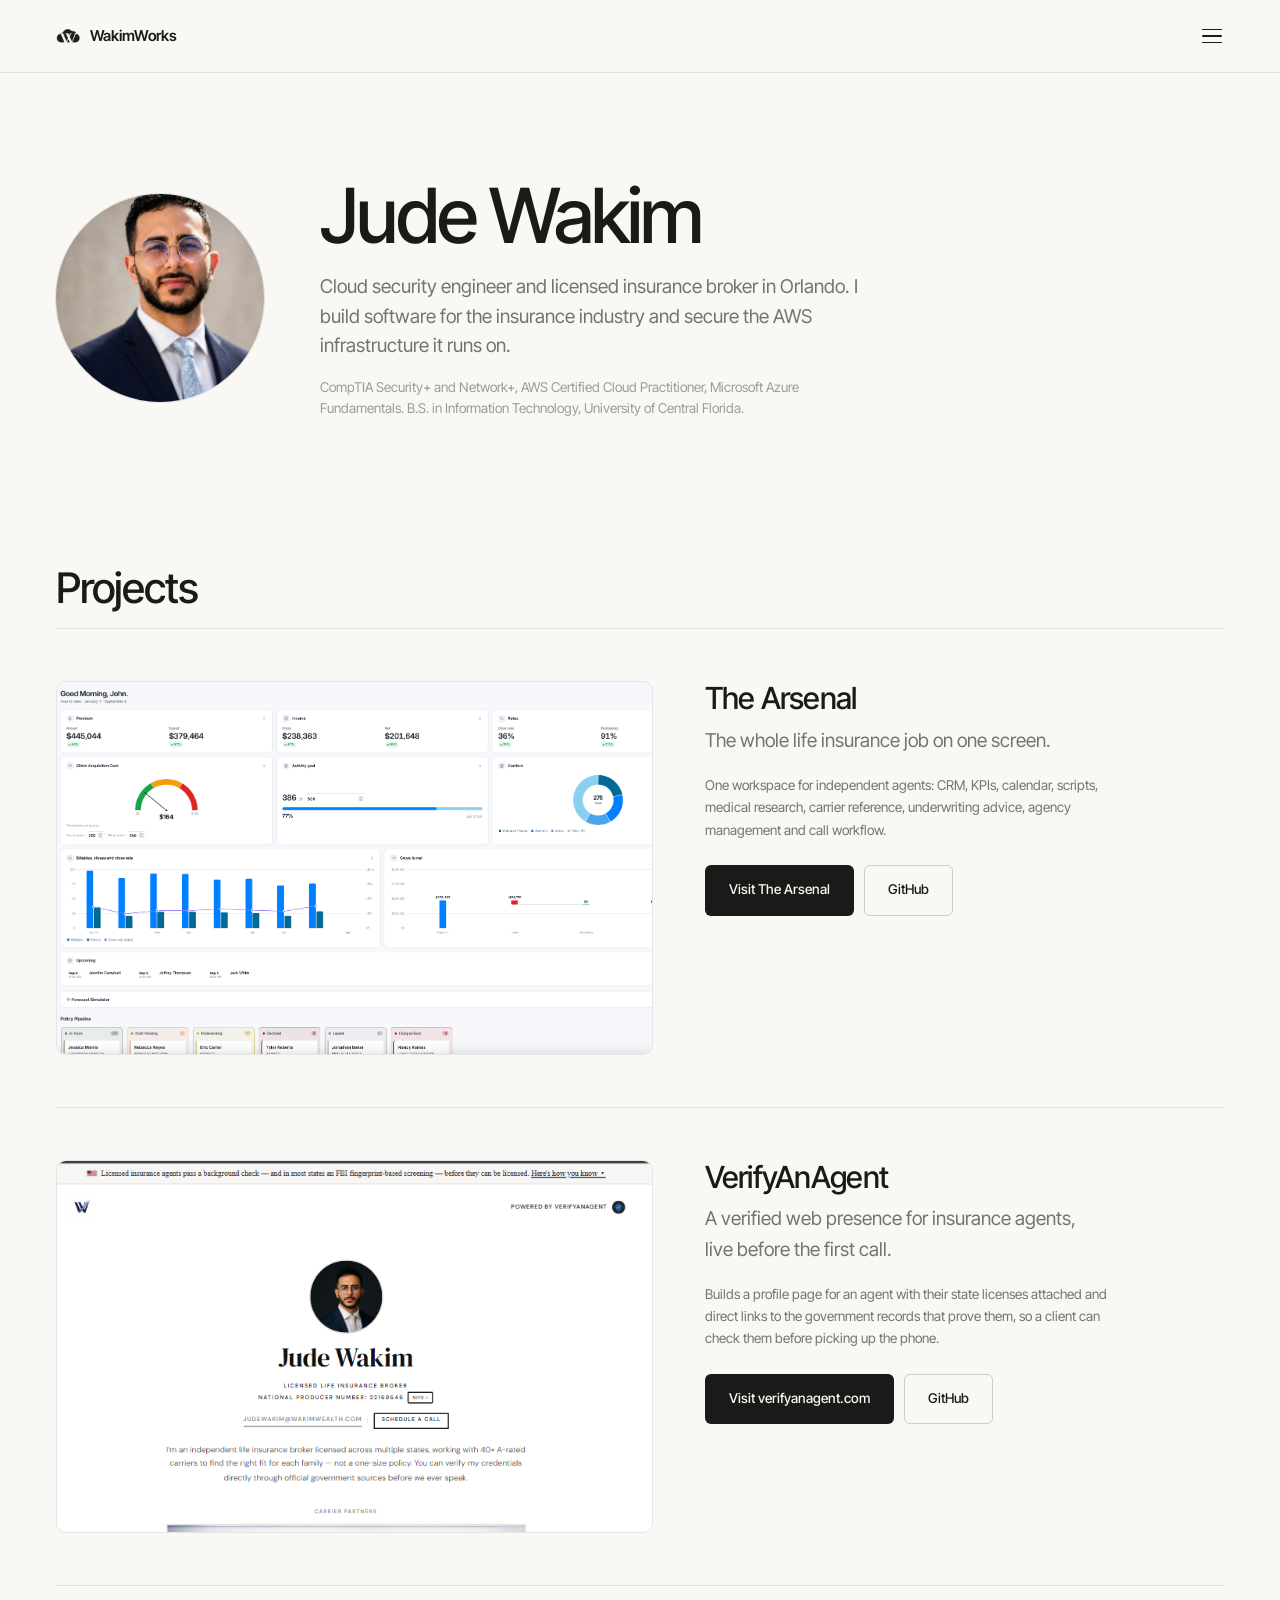
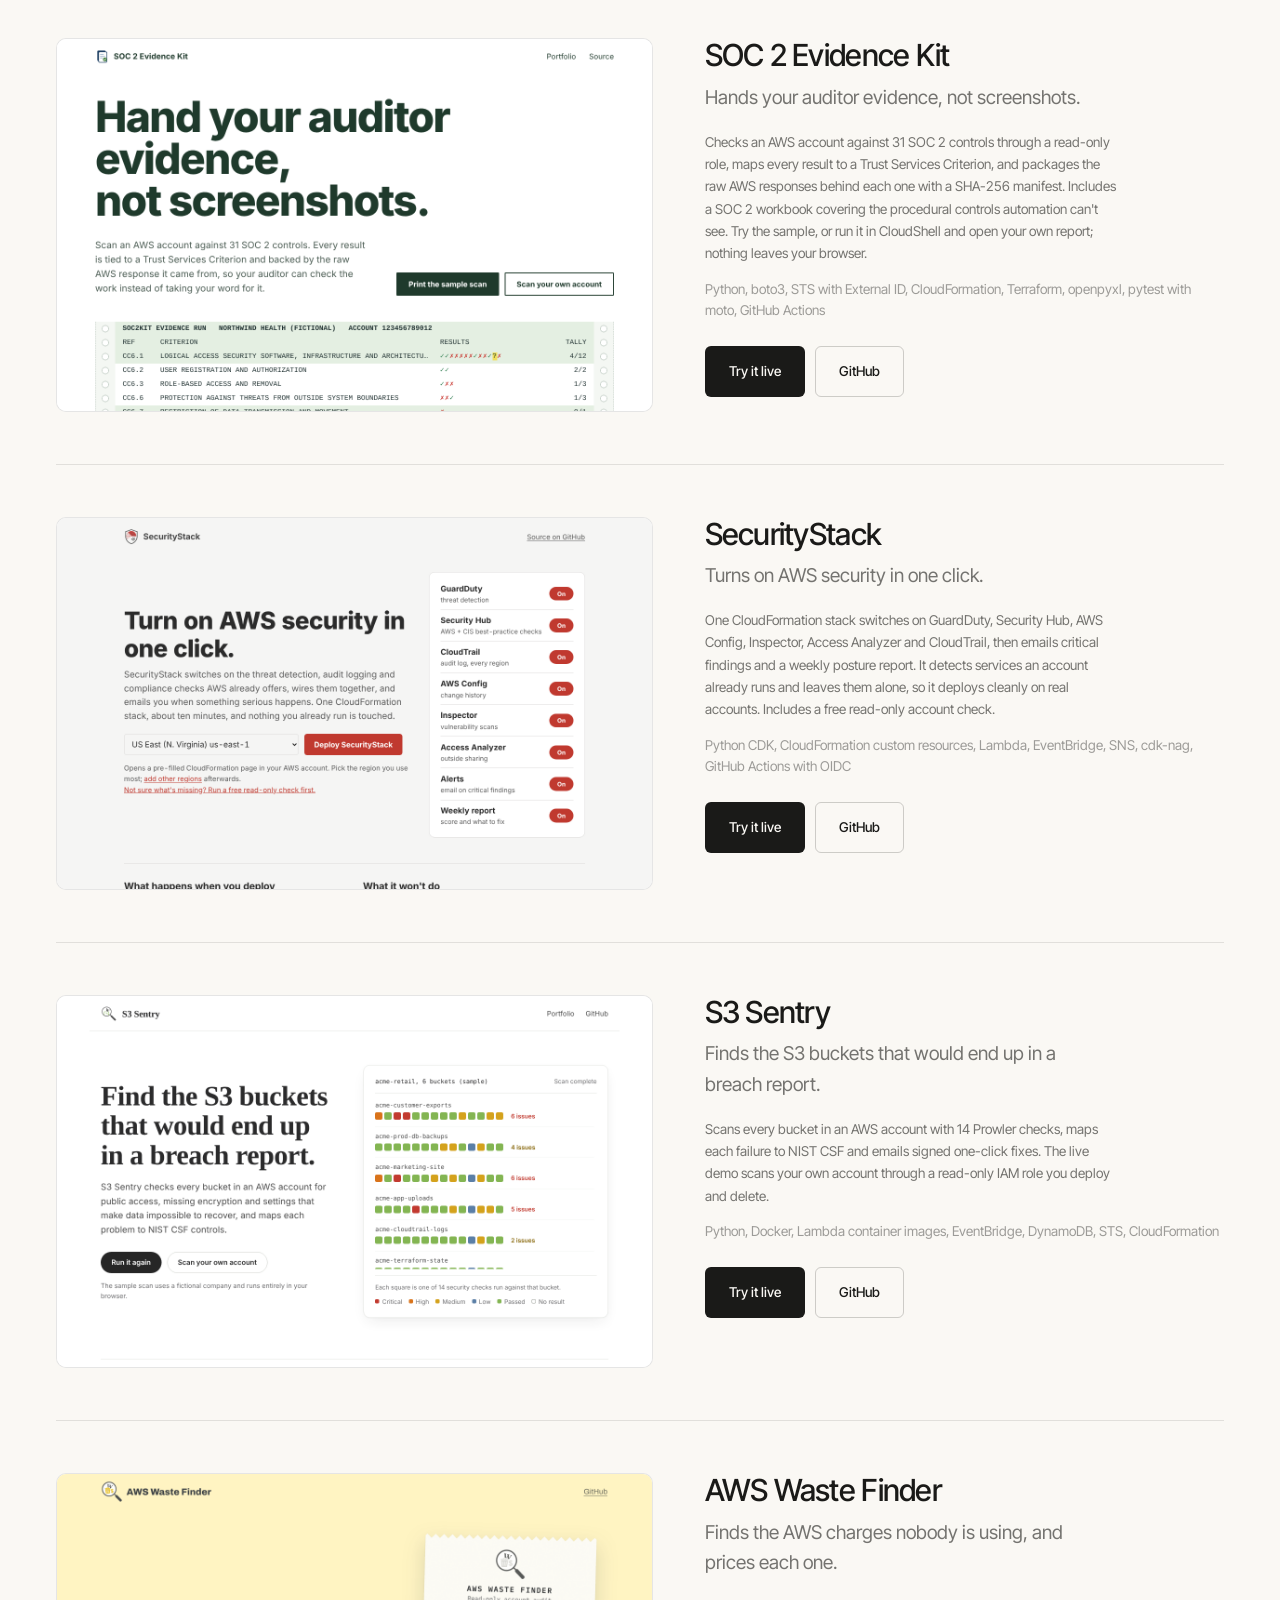
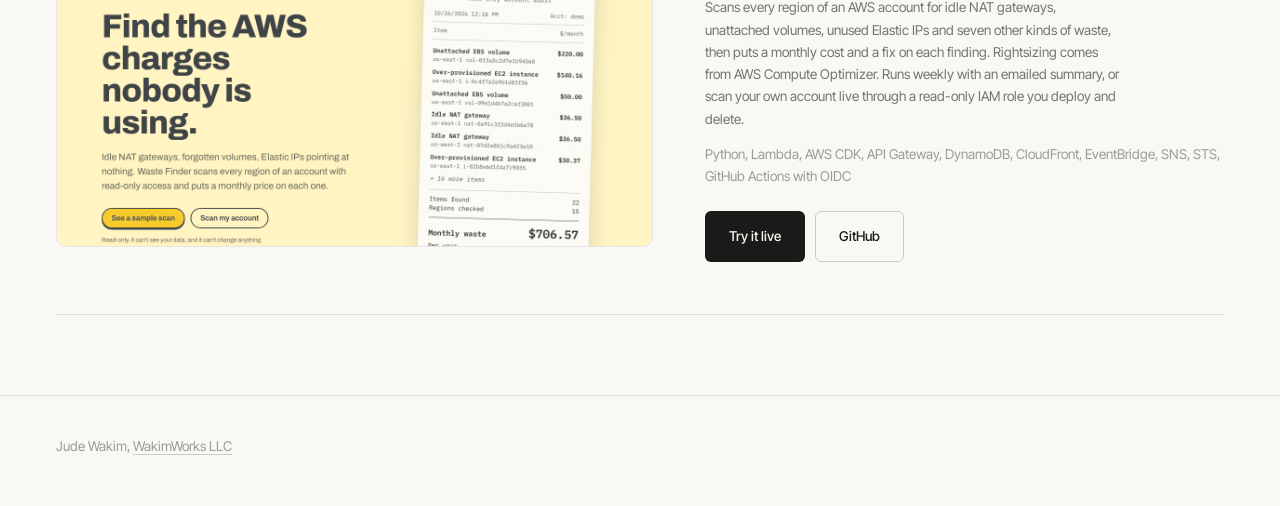
==== judewakim/index.html @ 85b1442c "Add SOC 2 Evidence Kit to the portfolio - Card between VerifyAnAgent and SecurityStack, linking the " ====
<!DOCTYPE html>
<html lang="en">
<head>
  <meta charset="UTF-8">
  <meta name="viewport" content="width=device-width, initial-scale=1.0">
  <title>Jude Wakim — Cloud security engineer</title>
  <meta name="description" content="Jude Wakim is a cloud security engineer and licensed insurance broker in Orlando. Projects, live demos and source code.">
  <meta name="theme-color" content="#FAF8F4">
  <link rel="canonical" href="https://wakimworks.com/judewakim/">

  <meta property="og:type" content="profile">
  <meta property="og:url" content="https://wakimworks.com/judewakim/">
  <meta property="og:title" content="Jude Wakim — Cloud security engineer">
  <meta property="og:description" content="Projects, live demos and source code.">
  <meta property="og:image" content="https://wakimworks.com/judewakim/img/jude-wakim.jpg">

  <link rel="icon" href="/favicon.ico" sizes="any">
  <link rel="icon" type="image/png" sizes="32x32" href="/favicon-32.png">
  <link rel="apple-touch-icon" href="/favicon-180.png">

  <link rel="preconnect" href="https://fonts.googleapis.com">
  <link rel="preconnect" href="https://fonts.gstatic.com" crossorigin>
  <link rel="stylesheet" href="https://fonts.googleapis.com/css2?family=Inter+Tight:wght@400;500;600&amp;display=swap">

  <!-- Shares the site's "Paper" tokens. Versioned filenames: the deploy never
       invalidates CloudFront, so bump the name on every change. -->
  <link rel="stylesheet" href="/styles.v5.css">
  <link rel="stylesheet" href="portfolio.v3.css">
  <script src="portfolio.v2.js" defer></script>
</head>
<body>

  <a class="skip-link" href="#main">Skip to content</a>

  <nav class="nav is-stuck pnav" aria-label="Primary">
    <div class="wrap nav__inner">
      <a class="nav__brand" href="/">
        <img src="/mark-ink-64.png" alt="" width="64" height="64" aria-hidden="true">
        <span>WakimWorks</span>
      </a>
      <button class="menu-btn" type="button" aria-expanded="false" aria-controls="menu" aria-label="Open menu">
        <span class="menu-btn__bars" aria-hidden="true"><i></i><i></i><i></i></span>
      </button>
    </div>
    <div class="menu" id="menu" hidden>
      <div class="wrap menu__inner">
        <div class="menu__group">
          <h2 class="menu__title">Resumes</h2>
          <ul class="menu__list">
            <li class="menu__resume">Cloud Engineer
              <span><a href="resumes/Jude-Wakim-Resume-Cloud-Engineer.pdf" target="_blank" rel="noopener">PDF</a>
              <a href="resumes/Jude-Wakim-Resume-Cloud-Engineer.docx" download>DOCX</a></span></li>
          </ul>
        </div>
        <div class="menu__group">
          <h2 class="menu__title">Contact</h2>
          <ul class="menu__list">
            <li><a href="mailto:judewakim@wakimworks.com">judewakim@wakimworks.com</a></li>
            <li><a href="https://www.linkedin.com/in/jude-wakim" target="_blank" rel="noopener">LinkedIn</a></li>
            <li><a href="https://github.com/Judewakim" target="_blank" rel="noopener">GitHub</a></li>
            <li><a href="https://medium.com/@judewakim" target="_blank" rel="noopener">Medium</a></li>
            <li><a href="https://dev.to/vvakim" target="_blank" rel="noopener">DEV</a></li>
          </ul>
        </div>
      </div>
    </div>
  </nav>

  <main id="main">

    <header class="profile wrap">
      <img class="profile__photo" src="img/jude-wakim.jpg" width="480" height="480" alt="Jude Wakim">
      <div>
        <h1 class="h1 profile__name">Jude Wakim</h1>
        <p class="lede profile__bio">
          Cloud security engineer and licensed insurance broker in Orlando. I build
          software for the insurance industry and secure the AWS infrastructure it
          runs on.
        </p>
        <p class="profile__creds">CompTIA Security+ and Network+, AWS Certified Cloud Practitioner, Microsoft Azure Fundamentals. B.S. in Information Technology, University of Central Florida.</p>
      </div>
    </header>

    <section class="section wrap" aria-labelledby="projects-title">
      <div class="section__head section__head--tight">
        <h2 class="h2 projects__title" id="projects-title">Projects</h2>
      </div>

      <article class="proj">
        <a class="proj__shot" href="https://main.dgalf4vmbgbwk.amplifyapp.com/landing/" target="_blank" rel="noopener" aria-hidden="true" tabindex="-1">
          <img src="/arsenal-tracker.png" width="1909" height="997" loading="lazy" alt="">
        </a>
        <div class="proj__body">
          <h3 class="proj__name">The Arsenal</h3>
          <p class="proj__claim">The whole life insurance job on one screen.</p>
          <p class="proj__desc">
            One workspace for independent agents: CRM, KPIs, calendar, scripts, medical
            research, carrier reference, underwriting advice, agency management and call
            workflow.
          </p>
          <div class="proj__links">
            <a class="btn btn--solid" href="https://main.dgalf4vmbgbwk.amplifyapp.com/landing/" target="_blank" rel="noopener">Visit The Arsenal</a>
            <a class="btn btn--ghost" href="https://github.com/Judewakim/arsenal-showcase" target="_blank" rel="noopener">GitHub</a>
          </div>
        </div>
      </article>

      <article class="proj">
        <a class="proj__shot proj__shot--tall" href="https://verifyanagent.com" target="_blank" rel="noopener" aria-hidden="true" tabindex="-1">
          <img src="/verifyanagent-profile.png" width="762" height="991" loading="lazy" alt="">
        </a>
        <div class="proj__body">
          <h3 class="proj__name">VerifyAnAgent</h3>
          <p class="proj__claim">A verified web presence for insurance agents, live before the first call.</p>
          <p class="proj__desc">
            Builds a profile page for an agent with their state licenses attached and
            direct links to the government records that prove them, so a client can check
            them before picking up the phone.
          </p>
          <div class="proj__links">
            <a class="btn btn--solid" href="https://verifyanagent.com" target="_blank" rel="noopener">Visit verifyanagent.com</a>
            <a class="btn btn--ghost" href="https://github.com/Judewakim/verifyanagent-engine" target="_blank" rel="noopener">GitHub</a>
          </div>
        </div>
      </article>

      <article class="proj">
        <a class="proj__shot" href="soc2-evidence-kit/" aria-hidden="true" tabindex="-1">
          <img src="img/soc2-evidence-kit.png" width="1280" height="800" loading="lazy" alt="">
        </a>
        <div class="proj__body">
          <h3 class="proj__name">SOC 2 Evidence Kit</h3>
          <p class="proj__claim">Hands your auditor evidence, not screenshots.</p>
          <p class="proj__desc">
            Checks an AWS account against 31 SOC 2 controls through a read-only role, maps
            every result to a Trust Services Criterion, and packages the raw AWS responses
            behind each one with a SHA-256 manifest. Includes a SOC 2 workbook covering the
            procedural controls automation can't see. Try the sample, or run it in CloudShell
            and open your own report; nothing leaves your browser.
          </p>
          <p class="proj__stack">Python, boto3, STS with External ID, CloudFormation, Terraform, openpyxl, pytest with moto, GitHub Actions</p>
          <div class="proj__links">
            <a class="btn btn--solid" href="soc2-evidence-kit/">Try it live</a>
            <a class="btn btn--ghost" href="https://github.com/Judewakim/SOC2-Compliance-Workbook" target="_blank" rel="noopener">GitHub</a>
          </div>
        </div>
      </article>

      <article class="proj">
        <a class="proj__shot" href="https://d2eelnvipxf0ax.cloudfront.net/" target="_blank" rel="noopener" aria-hidden="true" tabindex="-1">
          <img src="img/securitystack.png" width="1280" height="800" loading="lazy" alt="">
        </a>
        <div class="proj__body">
          <h3 class="proj__name">SecurityStack</h3>
          <p class="proj__claim">Turns on AWS security in one click.</p>
          <p class="proj__desc">
            One CloudFormation stack switches on GuardDuty, Security Hub, AWS Config,
            Inspector, Access Analyzer and CloudTrail, then emails critical findings and a
            weekly posture report. It detects services an account already runs and leaves
            them alone, so it deploys cleanly on real accounts. Includes a free read-only
            account check.
          </p>
          <p class="proj__stack">Python CDK, CloudFormation custom resources, Lambda, EventBridge, SNS, cdk-nag, GitHub Actions with OIDC</p>
          <div class="proj__links">
            <a class="btn btn--solid" href="https://d2eelnvipxf0ax.cloudfront.net/" target="_blank" rel="noopener">Try it live</a>
            <a class="btn btn--ghost" href="https://github.com/Judewakim/securitystack" target="_blank" rel="noopener">GitHub</a>
          </div>
        </div>
      </article>

      <article class="proj">
        <a class="proj__shot" href="s3-sentry/" aria-hidden="true" tabindex="-1">
          <img src="img/s3-sentry.png" width="1280" height="800" loading="lazy" alt="">
        </a>
        <div class="proj__body">
          <h3 class="proj__name">S3 Sentry</h3>
          <p class="proj__claim">Finds the S3 buckets that would end up in a breach report.</p>
          <p class="proj__desc">
            Scans every bucket in an AWS account with 14 Prowler checks, maps each failure
            to NIST CSF and emails signed one-click fixes. The live demo scans your own
            account through a read-only IAM role you deploy and delete.
          </p>
          <p class="proj__stack">Python, Docker, Lambda container images, EventBridge, DynamoDB, STS, CloudFormation</p>
          <div class="proj__links">
            <a class="btn btn--solid" href="s3-sentry/">Try it live</a>
            <a class="btn btn--ghost" href="https://github.com/Judewakim/s3-misconfig" target="_blank" rel="noopener">GitHub</a>
          </div>
        </div>
      </article>

      <article class="proj">
        <a class="proj__shot" href="https://d30j7qa0u2n6fs.cloudfront.net/" target="_blank" rel="noopener" aria-hidden="true" tabindex="-1">
          <img src="img/waste-finder.png" width="1280" height="800" loading="lazy" alt="">
        </a>
        <div class="proj__body">
          <h3 class="proj__name">AWS Waste Finder</h3>
          <p class="proj__claim">Finds the AWS charges nobody is using, and prices each one.</p>
          <p class="proj__desc">
            Scans every region of an AWS account for idle NAT gateways, unattached volumes,
            unused Elastic IPs and seven other kinds of waste, then puts a monthly cost and a
            fix on each finding. Rightsizing comes from AWS Compute Optimizer. Runs weekly with
            an emailed summary, or scan your own account live through a read-only IAM role you
            deploy and delete.
          </p>
          <p class="proj__stack">Python, Lambda, AWS CDK, API Gateway, DynamoDB, CloudFront, EventBridge, SNS, STS, GitHub Actions with OIDC</p>
          <div class="proj__links">
            <a class="btn btn--solid" href="https://d30j7qa0u2n6fs.cloudfront.net/" target="_blank" rel="noopener">Try it live</a>
            <a class="btn btn--ghost" href="https://github.com/Judewakim/CostOptimizationWithAWSLambda" target="_blank" rel="noopener">GitHub</a>
          </div>
        </div>
      </article>
    </section>

  </main>

  <footer class="footer">
    <div class="wrap footer__inner">
      <p class="footer__meta">Jude Wakim, <a class="link" href="/">WakimWorks LLC</a></p>
    </div>
  </footer>

</body>
</html>
---- styles.v5.css ----
/* ==========================================================================
   WakimWorks LLC — "Paper"
   One ground, one typeface, hairlines and space doing the work.
   Versioned filename: the deploy pipeline never invalidates CloudFront, so a
   new name is the only guarantee of a fresh fetch. Bump it on every change.
   ========================================================================== */

:root{
  --paper:  #FAF8F4;
  --ink:    #1A1A18;
  --muted:  rgba(26,26,24,.60);
  --faint:  rgba(26,26,24,.42);
  --rule:   rgba(26,26,24,.11);
  --rule-2: rgba(26,26,24,.20);

  --font: "Inter Tight", -apple-system, BlinkMacSystemFont, "Segoe UI", Roboto, sans-serif;

  --pad: clamp(1.25rem, 4.4vw, 3.5rem);
  --maxw: 82rem;

  --t-eyebrow: 11.5px;
  --t-small:   13.5px;
  --t-body:    clamp(1rem, .97rem + .16vw, 1.09rem);
  --t-lede:    clamp(1.05rem, .99rem + .3vw, 1.19rem);
  --t-h2:      clamp(1.7rem, 1.35rem + 1.6vw, 2.9rem);
  --t-h1:      clamp(2.5rem, 1.5rem + 4.6vw, 4.75rem);
}

*,*::before,*::after{ box-sizing:border-box; }
html{ -webkit-text-size-adjust:100%; scroll-behavior:smooth; }
body{
  margin:0;
  background:var(--paper);
  color:var(--ink);
  font-family:var(--font);
  font-size:var(--t-body);
  line-height:1.6;
  -webkit-font-smoothing:antialiased;
  -moz-osx-font-smoothing:grayscale;
  overflow-x:hidden;
}
h1,h2,h3,p,figure{ margin:0; }
img{ max-width:100%; height:auto; display:block; }
a{ color:inherit; }
button{ font:inherit; color:inherit; }

:focus-visible{ outline:2px solid var(--ink); outline-offset:3px; border-radius:2px; }

.skip-link{
  position:absolute; left:var(--pad); top:-4rem; z-index:100;
  background:var(--ink); color:var(--paper);
  padding:.6rem 1rem; border-radius:4px; font-size:var(--t-small);
}
.skip-link:focus{ top:1rem; }

.wrap{ width:100%; max-width:var(--maxw); margin-inline:auto; padding-inline:var(--pad); }

/* --- shared type -------------------------------------------------------- */
.eyebrow{
  font-size:var(--t-eyebrow);
  letter-spacing:.14em;
  text-transform:uppercase;
  font-weight:500;
  color:var(--faint);
}
.h1{
  font-size:var(--t-h1);
  line-height:1.02;
  letter-spacing:-.036em;
  font-weight:500;
  max-width:15ch;
  text-wrap:balance;
}
.h2{
  font-size:var(--t-h2);
  line-height:1.08;
  letter-spacing:-.028em;
  font-weight:500;
  max-width:20ch;
  text-wrap:balance;
}
.lede{ font-size:var(--t-lede); line-height:1.55; color:var(--muted); max-width:46ch; text-wrap:pretty; }
.copy{ color:var(--muted); max-width:58ch; text-wrap:pretty; }
.copy + .copy{ margin-top:1.1em; }
.copy strong{ color:var(--ink); font-weight:500; }

.link{
  text-decoration:underline;
  text-decoration-thickness:1px;
  text-underline-offset:.22em;
  text-decoration-color:var(--rule-2);
  transition:text-decoration-color .2s ease;
}
.link:hover{ text-decoration-color:var(--ink); }

.btn{
  display:inline-flex; align-items:center; gap:.5rem;
  font-size:var(--t-small); font-weight:500;
  padding:.85rem 1.45rem;
  border:1px solid transparent; border-radius:6px;
  text-decoration:none; cursor:pointer; white-space:nowrap;
  transition:background-color .2s ease, border-color .2s ease, color .2s ease;
}
.btn--solid{ background:var(--ink); color:var(--paper); }
.btn--solid:hover{ background:#000; }
.btn--ghost{ border-color:var(--rule-2); color:var(--ink); }
.btn--ghost:hover{ border-color:var(--ink); }

/* --- nav ---------------------------------------------------------------- */
.nav{
  position:fixed; inset:0 0 auto 0; z-index:50;
  background:transparent;
  border-bottom:1px solid transparent;
  transition:background-color .25s ease, border-color .25s ease;
}
.nav.is-stuck{ background:var(--paper); border-bottom-color:var(--rule); }
.nav__inner{ display:flex; align-items:center; justify-content:space-between; gap:1.5rem; min-height:72px; }
.nav__brand{ display:flex; align-items:center; gap:.6rem; text-decoration:none; font-weight:600; letter-spacing:-.012em; font-size:15px; }
.nav__brand img{ width:24px; height:24px; object-fit:contain; }
.nav__links{ display:flex; align-items:center; gap:clamp(1.1rem,2.6vw,2rem); }
.nav__links a{ font-size:var(--t-small); text-decoration:none; color:var(--muted); transition:color .2s ease; }
.nav__links a:hover{ color:var(--ink); }

/* --- hero --------------------------------------------------------------- */
.hero{
  min-height:100svh;
  display:flex; flex-direction:column; justify-content:center;
  padding-block:clamp(7rem,15vh,10rem) clamp(2rem,5vh,3rem);
}
.hero__title{ margin-top:1.4rem; }
.hero__lede{ margin-top:1.5rem; }
.hero__actions{ margin-top:2.2rem; display:flex; flex-wrap:wrap; gap:.6rem; }

/* --- sections ----------------------------------------------------------- */
/* top padding only — with padding on both sides every section seam stacked two
   full pads (104 + 104px at 1440) on top of the entry's own 52px */
.section{ padding-block:clamp(3rem,6.5vw,5rem) 0; }
.section:last-of-type{ padding-bottom:clamp(3rem,6.5vw,5rem); }
.section__head{ margin-bottom:clamp(2.25rem,5vw,3.25rem); }
.section__head .h2{ margin-top:1.1rem; }
/* where the head is only an eyebrow and the block below opens with its own
   hairline, the full head margin strands the label miles from its content */
.section__head--tight{ margin-bottom:1.1rem; }

/* --- products ----------------------------------------------------------- */
.entry{
  display:grid;
  grid-template-columns:5rem 1fr minmax(0,22rem);
  column-gap:clamp(1.5rem,4vw,3.5rem);
  row-gap:0;
  padding-block:clamp(2.25rem,5vw,3.25rem);
  border-top:1px solid var(--rule);
}
/* grid items default to min-width:auto and refuse to shrink below their
   content, which is how one long string drags the whole row off-screen */
.entry > *{ min-width:0; }
.entry:last-child{ border-bottom:1px solid var(--rule); }
.entry__num{ font-size:var(--t-small); color:var(--faint); font-variant-numeric:tabular-nums; padding-top:.3rem; }
.entry__name{ font-size:clamp(1.4rem,1.1rem + 1vw,2rem); font-weight:500; letter-spacing:-.024em; line-height:1.15; }
.entry__claim{ margin-top:.6rem; font-size:var(--t-lede); color:var(--muted); max-width:34ch; text-wrap:pretty; }
.entry__side{ display:flex; flex-direction:column; gap:1.4rem; }
.entry__desc{ font-size:var(--t-small); line-height:1.65; color:var(--muted); }
/* flex-wrap rather than inline: the tags are written with no whitespace between
   them, so as inline boxes they form one unbreakable run and blow out the grid. */
.entry__meta{
  display:flex; flex-wrap:wrap; column-gap:.5rem; row-gap:.15rem;
  font-size:var(--t-small); color:var(--faint); line-height:1.9;
}
.entry__meta i{ font-style:normal; white-space:nowrap; }
.entry__meta i:not(:last-child)::after{ content:"·"; margin-left:.5rem; color:var(--rule-2); }
.entry__go{ align-self:flex-start; }

/* product mark sits beside the name */
.entry__title{ display:flex; align-items:center; gap:.85rem; }
.entry__mark{ width:40px; height:40px; object-fit:contain; flex:none; }

/* product screenshot — a small thumbnail sitting in the gap under the claim,
   inside the middle column rather than spanning its own grid row */
.shot{ margin:clamp(1.1rem,2.4vw,1.6rem) 0 0; }
.shot__btn{
  display:block; padding:0; line-height:0; overflow:hidden;
  border:1px solid var(--rule); border-radius:8px;
  background:#fff; cursor:zoom-in;
  transition:border-color .2s ease;
}
.shot__btn:hover{ border-color:var(--rule-2); }
.shot__btn img{
  display:block;
  width:auto; height:auto;
  max-width:100%; max-height:230px;
}
.shot__cap{ margin-top:.55rem; font-size:12px; color:var(--faint); }

/* ---- lightbox ---- */
.lightbox{
  width:100vw; height:100dvh; max-width:100vw; max-height:100dvh;
  margin:0; padding:0; border:0; background:transparent; overflow:hidden;
}
.lightbox[open]{ display:grid; place-items:center; align-content:center; gap:.9rem; }
.lightbox::backdrop{ background:rgba(20,22,18,.86); }
.lightbox img{
  display:block;
  width:auto; height:auto;
  max-width:94vw; max-height:82dvh;
  border-radius:8px; background:#fff;
}
.lightbox__bar{ display:flex; justify-content:flex-end; width:min(94vw,100%); }

@media (max-width:900px){
  .entry{ grid-template-columns:2.5rem 1fr; }
  .entry__side{ grid-column:2; }
}

/* --- about -------------------------------------------------------------- */
.about{
  display:grid;
  grid-template-columns:repeat(auto-fit,minmax(min(100%,22rem),1fr));
  gap:clamp(1.75rem,5vw,4rem);
  align-items:start;
  border-top:1px solid var(--rule);
  padding-top:clamp(2.5rem,6vw,4rem);
}

/* --- contact ------------------------------------------------------------ */
.contact{ border-top:1px solid var(--rule); padding-top:clamp(2.5rem,6vw,4rem); }
.contact__mail{
  display:inline-block;
  margin-top:1.2rem;
  font-size:clamp(1.5rem,1rem + 2.6vw,3rem);
  letter-spacing:-.03em;
  font-weight:500;
  line-height:1.1;
  text-decoration:none;
  border-bottom:1px solid var(--rule-2);
  padding-bottom:.12em;
  transition:border-color .2s ease;
  word-break:break-word;
}
.contact__mail:hover{ border-bottom-color:var(--ink); }
.contact__note{ margin-top:1.4rem; font-size:var(--t-small); color:var(--muted); max-width:42ch; }

/* --- footer ------------------------------------------------------------- */
.footer{ border-top:1px solid var(--rule); padding-block:2.5rem 3rem; }
.footer__inner{ display:flex; flex-wrap:wrap; gap:1.25rem; align-items:center; justify-content:space-between; }
.footer__meta{ font-size:var(--t-small); color:var(--faint); }
.footer__social{ display:flex; flex-wrap:wrap; gap:clamp(.9rem,2.4vw,1.75rem); }
.footer__social a{ font-size:var(--t-small); text-decoration:none; color:var(--muted); transition:color .2s ease; }
.footer__social a:hover{ color:var(--ink); }

@media (prefers-reduced-motion:reduce){
  html{ scroll-behavior:auto; }
  *,*::before,*::after{ transition-duration:.01ms !important; }
}
---- judewakim/portfolio.v3.css ----
/* Jude Wakim portfolio — layered on /styles.v5.css ("Paper"). */

[hidden]{ display:none !important; }

/* --- nav + menu --------------------------------------------------------- */
.pnav{ position:sticky; top:0; }
.menu-btn{
  display:inline-grid; place-items:center;
  width:44px; height:44px; margin-right:-10px;
  background:transparent; border:0; border-radius:6px; cursor:pointer;
}
.menu-btn:hover{ background:rgba(26,26,24,.05); }
.menu-btn__bars{ display:grid; gap:5px; width:20px; }
.menu-btn__bars i{
  display:block; height:1.5px; background:var(--ink); border-radius:1px;
  transition:transform .2s ease, opacity .2s ease;
}
.menu-btn[aria-expanded="true"] .menu-btn__bars i:nth-child(1){ transform:translateY(6.5px) rotate(45deg); }
.menu-btn[aria-expanded="true"] .menu-btn__bars i:nth-child(2){ opacity:0; }
.menu-btn[aria-expanded="true"] .menu-btn__bars i:nth-child(3){ transform:translateY(-6.5px) rotate(-45deg); }

.menu{ border-top:1px solid var(--rule); background:var(--paper); }
.menu__inner{
  display:grid; grid-template-columns:repeat(auto-fit,minmax(min(100%,16rem),1fr));
  gap:clamp(1.5rem,4vw,3rem); padding-block:clamp(1.5rem,4vw,2.5rem);
}
.menu__title{ font-size:var(--t-small); font-weight:500; color:var(--faint); margin-bottom:.75rem; }
.menu__list{ list-style:none; margin:0; padding:0; display:grid; gap:.45rem; }
.menu__list a{ text-decoration:none; font-size:1.05rem; letter-spacing:-.01em; }
.menu__list a:hover{ text-decoration:underline; text-underline-offset:.22em; text-decoration-thickness:1px; }
.menu__soon{ color:var(--muted); }

/* --- profile ------------------------------------------------------------ */
.profile{
  display:grid; grid-template-columns:auto 1fr; align-items:center;
  gap:clamp(1.75rem,5vw,3.5rem);
  padding-block:clamp(3.5rem,9vw,6.5rem) clamp(2rem,5vw,3rem);
}
.profile__photo{
  width:clamp(8.5rem,18vw,13rem); height:auto; aspect-ratio:1;
  border-radius:50%; object-fit:cover;
  box-shadow:0 0 0 1px var(--rule);
}
.profile__name{ max-width:none; }
.profile__bio{ margin-top:1.1rem; max-width:52ch; }
.profile__creds{ margin-top:1rem; font-size:var(--t-small); color:var(--faint); max-width:60ch; }

/* --- projects ----------------------------------------------------------- */
.projects__title{ margin-top:0; }
.proj{
  display:grid; grid-template-columns:minmax(0,1.15fr) minmax(0,1fr);
  gap:clamp(1.5rem,4vw,3.5rem); align-items:start;
  padding-block:clamp(2.25rem,5vw,3.25rem);
  border-top:1px solid var(--rule);
}
.proj:last-child{ border-bottom:1px solid var(--rule); }
.proj__shot{
  display:block; overflow:hidden; border-radius:10px;
  border:1px solid var(--rule); background:#fff;
  aspect-ratio:16 / 10;
}
.proj__shot img{ width:100%; height:100%; object-fit:cover; object-position:top center; transition:transform .35s ease; }
.proj__shot:hover img{ transform:scale(1.015); }
.proj__shot--tall img{ object-position:top center; }
.proj__name{ font-size:clamp(1.4rem,1.1rem + 1vw,2rem); font-weight:500; letter-spacing:-.024em; line-height:1.15; }
.proj__claim{ margin-top:.6rem; font-size:var(--t-lede); color:var(--muted); max-width:36ch; text-wrap:pretty; }
.proj__desc{ margin-top:1.1rem; font-size:var(--t-small); line-height:1.65; color:var(--muted); max-width:52ch; }
.proj__stack{ margin-top:.9rem; font-size:var(--t-small); color:var(--faint); }
.proj__links{ margin-top:1.5rem; display:flex; flex-wrap:wrap; gap:.6rem; }

@media (max-width:760px){
  .profile{ grid-template-columns:1fr; justify-items:start; }
  .proj{ grid-template-columns:1fr; }
}

.proj__links{ align-items:center; }
.proj__private{ font-size:var(--t-small); color:var(--faint); }
.menu__resume{ display:flex; flex-wrap:wrap; align-items:baseline; gap:.4rem 1rem; font-size:1.05rem; letter-spacing:-.01em; }
.menu__resume span{ display:inline-flex; gap:.9rem; font-size:var(--t-small); }
.menu__resume span a{ text-decoration:underline; text-underline-offset:.22em; text-decoration-thickness:1px; text-decoration-color:var(--rule-2); }
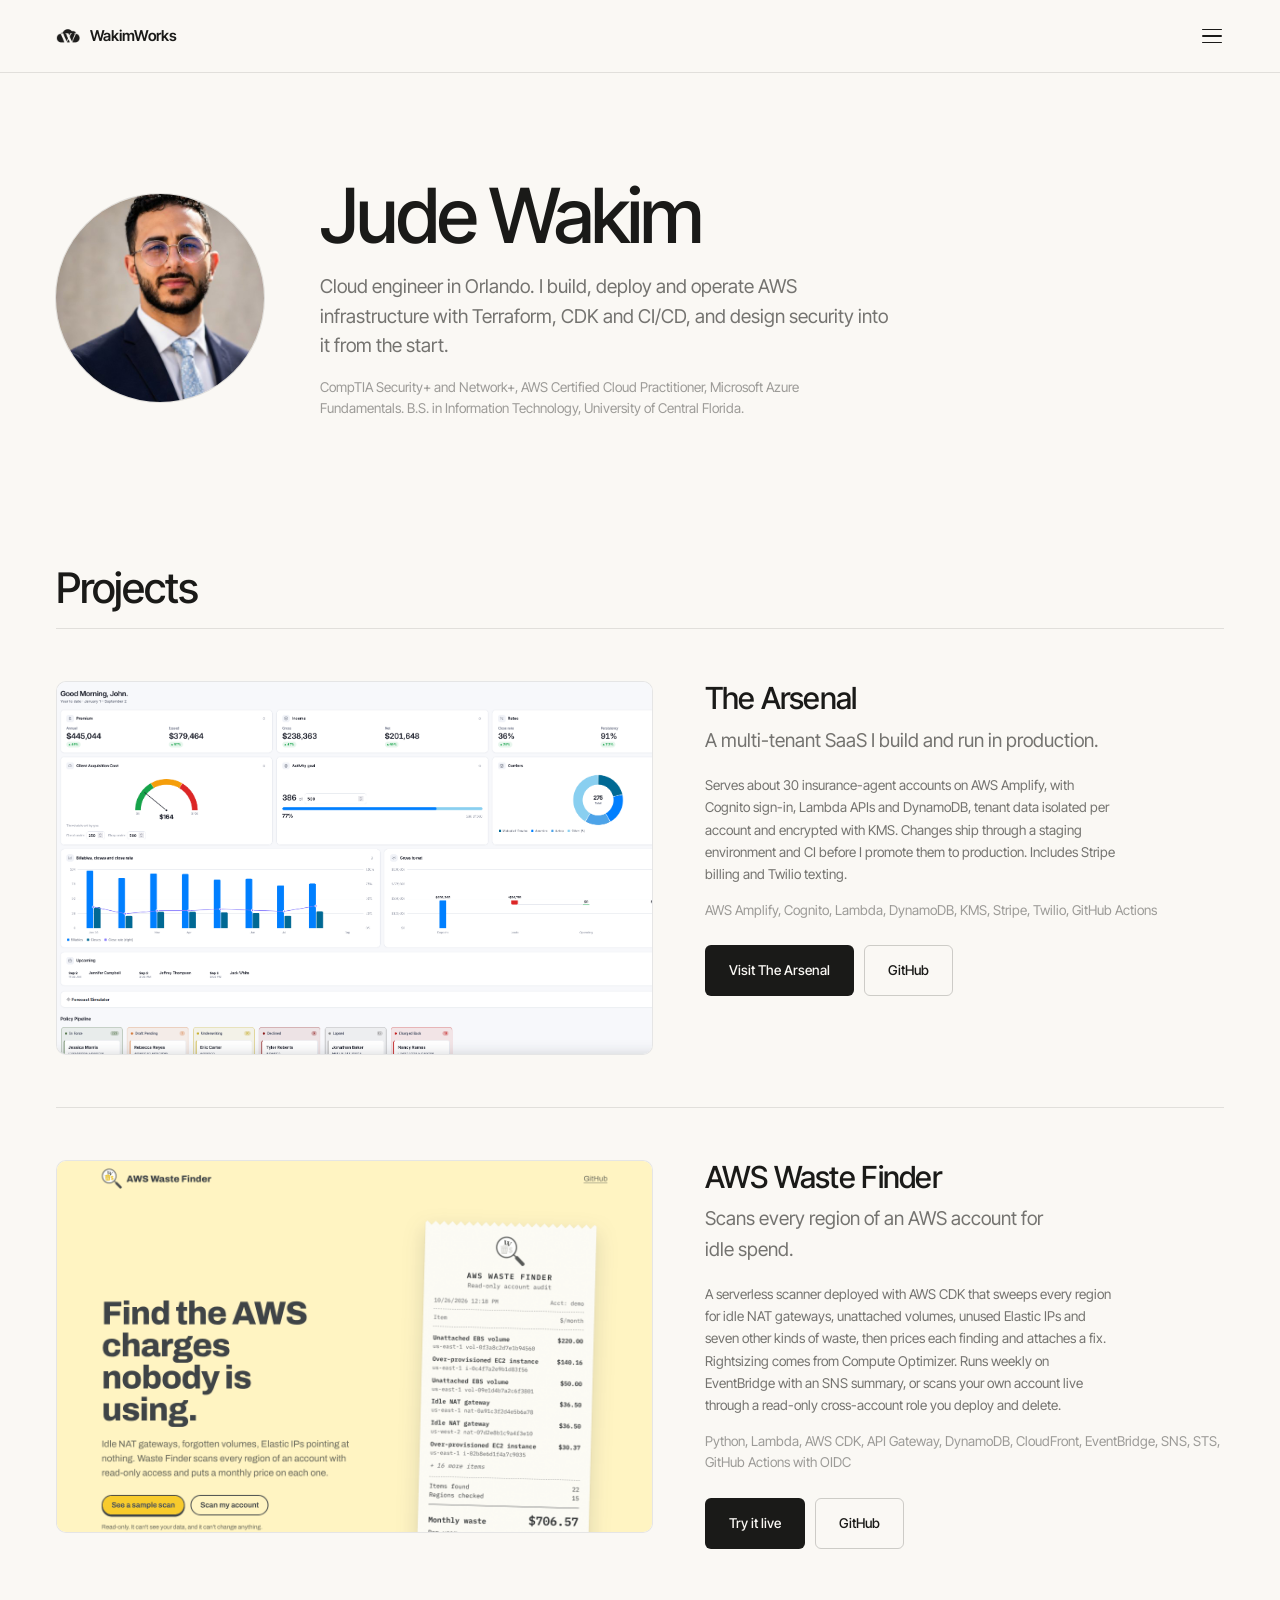
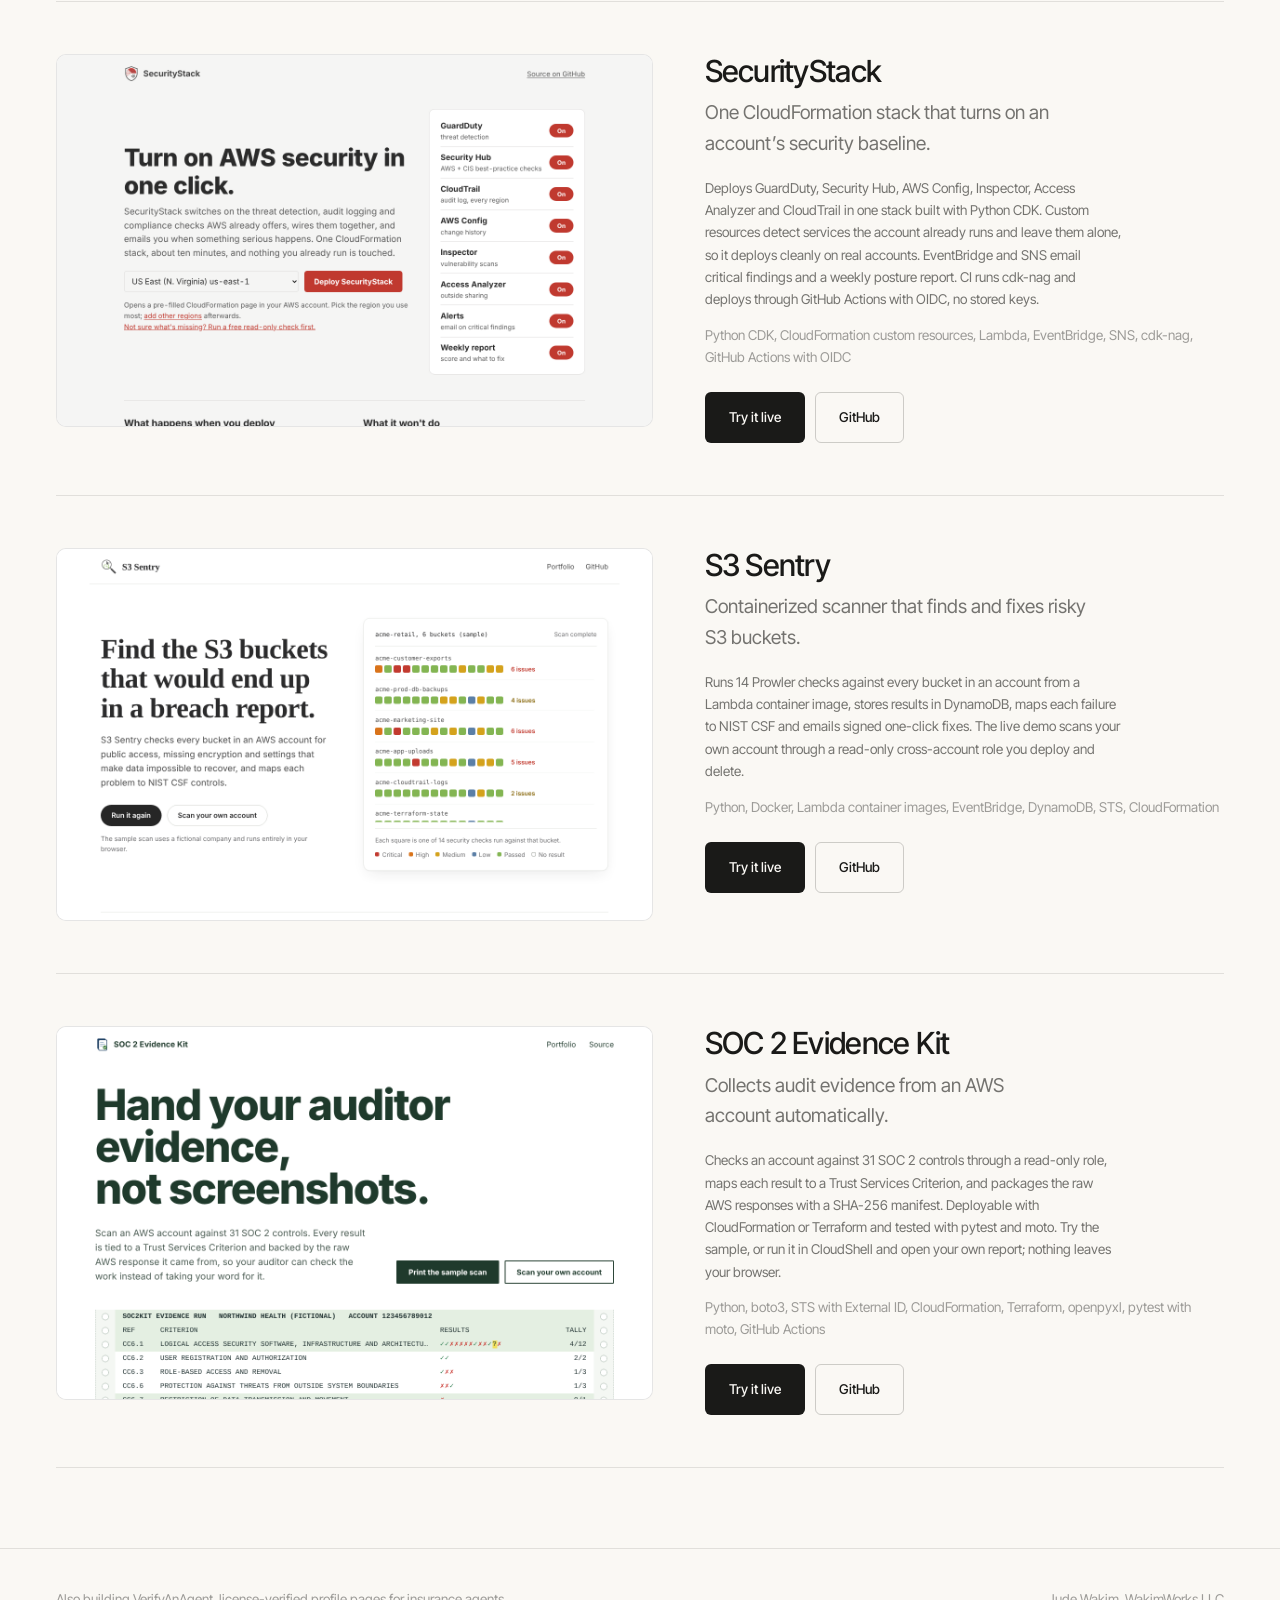
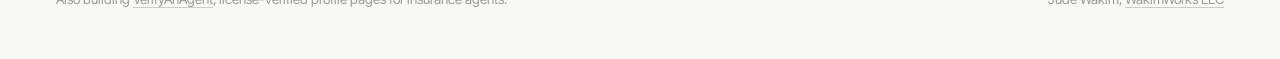
==== commit a9e18b43: "Reframe portfolio for cloud engineer roles Headline and meta lead with cloud engineering; VerifyAnAg" ====
--- a/judewakim/index.html
+++ b/judewakim/index.html
@@ -3,14 +3,14 @@
 <head>
   <meta charset="UTF-8">
   <meta name="viewport" content="width=device-width, initial-scale=1.0">
-  <title>Jude Wakim — Cloud security engineer</title>
-  <meta name="description" content="Jude Wakim is a cloud security engineer and licensed insurance broker in Orlando. Projects, live demos and source code.">
+  <title>Jude Wakim — Cloud engineer</title>
+  <meta name="description" content="Jude Wakim is a cloud engineer in Orlando who builds, deploys and operates AWS infrastructure. Projects, live demos and source code.">
   <meta name="theme-color" content="#FAF8F4">
   <link rel="canonical" href="https://wakimworks.com/judewakim/">
 
   <meta property="og:type" content="profile">
   <meta property="og:url" content="https://wakimworks.com/judewakim/">
-  <meta property="og:title" content="Jude Wakim — Cloud security engineer">
+  <meta property="og:title" content="Jude Wakim — Cloud engineer">
   <meta property="og:description" content="Projects, live demos and source code.">
   <meta property="og:image" content="https://wakimworks.com/judewakim/img/jude-wakim.jpg">
 
@@ -73,9 +73,8 @@
       <div>
         <h1 class="h1 profile__name">Jude Wakim</h1>
         <p class="lede profile__bio">
-          Cloud security engineer and licensed insurance broker in Orlando. I build
-          software for the insurance industry and secure the AWS infrastructure it
-          runs on.
+          Cloud engineer in Orlando. I build, deploy and operate AWS infrastructure
+          with Terraform, CDK and CI/CD, and design security into it from the start.
         </p>
         <p class="profile__creds">CompTIA Security+ and Network+, AWS Certified Cloud Practitioner, Microsoft Azure Fundamentals. B.S. in Information Technology, University of Central Florida.</p>
       </div>
@@ -92,12 +91,14 @@
         </a>
         <div class="proj__body">
           <h3 class="proj__name">The Arsenal</h3>
-          <p class="proj__claim">The whole life insurance job on one screen.</p>
-          <p class="proj__desc">
-            One workspace for independent agents: CRM, KPIs, calendar, scripts, medical
-            research, carrier reference, underwriting advice, agency management and call
-            workflow.
-          </p>
+          <p class="proj__claim">A multi-tenant SaaS I build and run in production.</p>
+          <p class="proj__desc">
+            Serves about 30 insurance-agent accounts on AWS Amplify, with Cognito sign-in,
+            Lambda APIs and DynamoDB, tenant data isolated per account and encrypted with
+            KMS. Changes ship through a staging environment and CI before I promote them to
+            production. Includes Stripe billing and Twilio texting.
+          </p>
+          <p class="proj__stack">AWS Amplify, Cognito, Lambda, DynamoDB, KMS, Stripe, Twilio, GitHub Actions</p>
           <div class="proj__links">
             <a class="btn btn--solid" href="https://main.dgalf4vmbgbwk.amplifyapp.com/landing/" target="_blank" rel="noopener">Visit The Arsenal</a>
             <a class="btn btn--ghost" href="https://github.com/Judewakim/arsenal-showcase" target="_blank" rel="noopener">GitHub</a>
@@ -106,20 +107,66 @@
       </article>
 
       <article class="proj">
-        <a class="proj__shot proj__shot--tall" href="https://verifyanagent.com" target="_blank" rel="noopener" aria-hidden="true" tabindex="-1">
-          <img src="/verifyanagent-profile.png" width="762" height="991" loading="lazy" alt="">
-        </a>
-        <div class="proj__body">
-          <h3 class="proj__name">VerifyAnAgent</h3>
-          <p class="proj__claim">A verified web presence for insurance agents, live before the first call.</p>
-          <p class="proj__desc">
-            Builds a profile page for an agent with their state licenses attached and
-            direct links to the government records that prove them, so a client can check
-            them before picking up the phone.
-          </p>
-          <div class="proj__links">
-            <a class="btn btn--solid" href="https://verifyanagent.com" target="_blank" rel="noopener">Visit verifyanagent.com</a>
-            <a class="btn btn--ghost" href="https://github.com/Judewakim/verifyanagent-engine" target="_blank" rel="noopener">GitHub</a>
+        <a class="proj__shot" href="https://d30j7qa0u2n6fs.cloudfront.net/" target="_blank" rel="noopener" aria-hidden="true" tabindex="-1">
+          <img src="img/waste-finder.png" width="1280" height="800" loading="lazy" alt="">
+        </a>
+        <div class="proj__body">
+          <h3 class="proj__name">AWS Waste Finder</h3>
+          <p class="proj__claim">Scans every region of an AWS account for idle spend.</p>
+          <p class="proj__desc">
+            A serverless scanner deployed with AWS CDK that sweeps every region for idle NAT
+            gateways, unattached volumes, unused Elastic IPs and seven other kinds of waste,
+            then prices each finding and attaches a fix. Rightsizing comes from Compute
+            Optimizer. Runs weekly on EventBridge with an SNS summary, or scans your own
+            account live through a read-only cross-account role you deploy and delete.
+          </p>
+          <p class="proj__stack">Python, Lambda, AWS CDK, API Gateway, DynamoDB, CloudFront, EventBridge, SNS, STS, GitHub Actions with OIDC</p>
+          <div class="proj__links">
+            <a class="btn btn--solid" href="https://d30j7qa0u2n6fs.cloudfront.net/" target="_blank" rel="noopener">Try it live</a>
+            <a class="btn btn--ghost" href="https://github.com/Judewakim/CostOptimizationWithAWSLambda" target="_blank" rel="noopener">GitHub</a>
+          </div>
+        </div>
+      </article>
+
+      <article class="proj">
+        <a class="proj__shot" href="https://d2eelnvipxf0ax.cloudfront.net/" target="_blank" rel="noopener" aria-hidden="true" tabindex="-1">
+          <img src="img/securitystack.png" width="1280" height="800" loading="lazy" alt="">
+        </a>
+        <div class="proj__body">
+          <h3 class="proj__name">SecurityStack</h3>
+          <p class="proj__claim">One CloudFormation stack that turns on an account&rsquo;s security baseline.</p>
+          <p class="proj__desc">
+            Deploys GuardDuty, Security Hub, AWS Config, Inspector, Access Analyzer and
+            CloudTrail in one stack built with Python CDK. Custom resources detect services
+            the account already runs and leave them alone, so it deploys cleanly on real
+            accounts. EventBridge and SNS email critical findings and a weekly posture report.
+            CI runs cdk-nag and deploys through GitHub Actions with OIDC, no stored keys.
+          </p>
+          <p class="proj__stack">Python CDK, CloudFormation custom resources, Lambda, EventBridge, SNS, cdk-nag, GitHub Actions with OIDC</p>
+          <div class="proj__links">
+            <a class="btn btn--solid" href="https://d2eelnvipxf0ax.cloudfront.net/" target="_blank" rel="noopener">Try it live</a>
+            <a class="btn btn--ghost" href="https://github.com/Judewakim/securitystack" target="_blank" rel="noopener">GitHub</a>
+          </div>
+        </div>
+      </article>
+
+      <article class="proj">
+        <a class="proj__shot" href="s3-sentry/" aria-hidden="true" tabindex="-1">
+          <img src="img/s3-sentry.png" width="1280" height="800" loading="lazy" alt="">
+        </a>
+        <div class="proj__body">
+          <h3 class="proj__name">S3 Sentry</h3>
+          <p class="proj__claim">Containerized scanner that finds and fixes risky S3 buckets.</p>
+          <p class="proj__desc">
+            Runs 14 Prowler checks against every bucket in an account from a Lambda container
+            image, stores results in DynamoDB, maps each failure to NIST CSF and emails signed
+            one-click fixes. The live demo scans your own account through a read-only
+            cross-account role you deploy and delete.
+          </p>
+          <p class="proj__stack">Python, Docker, Lambda container images, EventBridge, DynamoDB, STS, CloudFormation</p>
+          <div class="proj__links">
+            <a class="btn btn--solid" href="s3-sentry/">Try it live</a>
+            <a class="btn btn--ghost" href="https://github.com/Judewakim/s3-misconfig" target="_blank" rel="noopener">GitHub</a>
           </div>
         </div>
       </article>
@@ -130,13 +177,13 @@
         </a>
         <div class="proj__body">
           <h3 class="proj__name">SOC 2 Evidence Kit</h3>
-          <p class="proj__claim">Hands your auditor evidence, not screenshots.</p>
-          <p class="proj__desc">
-            Checks an AWS account against 31 SOC 2 controls through a read-only role, maps
-            every result to a Trust Services Criterion, and packages the raw AWS responses
-            behind each one with a SHA-256 manifest. Includes a SOC 2 workbook covering the
-            procedural controls automation can't see. Try the sample, or run it in CloudShell
-            and open your own report; nothing leaves your browser.
+          <p class="proj__claim">Collects audit evidence from an AWS account automatically.</p>
+          <p class="proj__desc">
+            Checks an account against 31 SOC 2 controls through a read-only role, maps each
+            result to a Trust Services Criterion, and packages the raw AWS responses with a
+            SHA-256 manifest. Deployable with CloudFormation or Terraform and tested with
+            pytest and moto. Try the sample, or run it in CloudShell and open your own report;
+            nothing leaves your browser.
           </p>
           <p class="proj__stack">Python, boto3, STS with External ID, CloudFormation, Terraform, openpyxl, pytest with moto, GitHub Actions</p>
           <div class="proj__links">
@@ -145,76 +192,13 @@
           </div>
         </div>
       </article>
-
-      <article class="proj">
-        <a class="proj__shot" href="https://d2eelnvipxf0ax.cloudfront.net/" target="_blank" rel="noopener" aria-hidden="true" tabindex="-1">
-          <img src="img/securitystack.png" width="1280" height="800" loading="lazy" alt="">
-        </a>
-        <div class="proj__body">
-          <h3 class="proj__name">SecurityStack</h3>
-          <p class="proj__claim">Turns on AWS security in one click.</p>
-          <p class="proj__desc">
-            One CloudFormation stack switches on GuardDuty, Security Hub, AWS Config,
-            Inspector, Access Analyzer and CloudTrail, then emails critical findings and a
-            weekly posture report. It detects services an account already runs and leaves
-            them alone, so it deploys cleanly on real accounts. Includes a free read-only
-            account check.
-          </p>
-          <p class="proj__stack">Python CDK, CloudFormation custom resources, Lambda, EventBridge, SNS, cdk-nag, GitHub Actions with OIDC</p>
-          <div class="proj__links">
-            <a class="btn btn--solid" href="https://d2eelnvipxf0ax.cloudfront.net/" target="_blank" rel="noopener">Try it live</a>
-            <a class="btn btn--ghost" href="https://github.com/Judewakim/securitystack" target="_blank" rel="noopener">GitHub</a>
-          </div>
-        </div>
-      </article>
-
-      <article class="proj">
-        <a class="proj__shot" href="s3-sentry/" aria-hidden="true" tabindex="-1">
-          <img src="img/s3-sentry.png" width="1280" height="800" loading="lazy" alt="">
-        </a>
-        <div class="proj__body">
-          <h3 class="proj__name">S3 Sentry</h3>
-          <p class="proj__claim">Finds the S3 buckets that would end up in a breach report.</p>
-          <p class="proj__desc">
-            Scans every bucket in an AWS account with 14 Prowler checks, maps each failure
-            to NIST CSF and emails signed one-click fixes. The live demo scans your own
-            account through a read-only IAM role you deploy and delete.
-          </p>
-          <p class="proj__stack">Python, Docker, Lambda container images, EventBridge, DynamoDB, STS, CloudFormation</p>
-          <div class="proj__links">
-            <a class="btn btn--solid" href="s3-sentry/">Try it live</a>
-            <a class="btn btn--ghost" href="https://github.com/Judewakim/s3-misconfig" target="_blank" rel="noopener">GitHub</a>
-          </div>
-        </div>
-      </article>
-
-      <article class="proj">
-        <a class="proj__shot" href="https://d30j7qa0u2n6fs.cloudfront.net/" target="_blank" rel="noopener" aria-hidden="true" tabindex="-1">
-          <img src="img/waste-finder.png" width="1280" height="800" loading="lazy" alt="">
-        </a>
-        <div class="proj__body">
-          <h3 class="proj__name">AWS Waste Finder</h3>
-          <p class="proj__claim">Finds the AWS charges nobody is using, and prices each one.</p>
-          <p class="proj__desc">
-            Scans every region of an AWS account for idle NAT gateways, unattached volumes,
-            unused Elastic IPs and seven other kinds of waste, then puts a monthly cost and a
-            fix on each finding. Rightsizing comes from AWS Compute Optimizer. Runs weekly with
-            an emailed summary, or scan your own account live through a read-only IAM role you
-            deploy and delete.
-          </p>
-          <p class="proj__stack">Python, Lambda, AWS CDK, API Gateway, DynamoDB, CloudFront, EventBridge, SNS, STS, GitHub Actions with OIDC</p>
-          <div class="proj__links">
-            <a class="btn btn--solid" href="https://d30j7qa0u2n6fs.cloudfront.net/" target="_blank" rel="noopener">Try it live</a>
-            <a class="btn btn--ghost" href="https://github.com/Judewakim/CostOptimizationWithAWSLambda" target="_blank" rel="noopener">GitHub</a>
-          </div>
-        </div>
-      </article>
     </section>
 
   </main>
 
   <footer class="footer">
     <div class="wrap footer__inner">
+      <p class="footer__meta">Also building <a class="link" href="https://verifyanagent.com" target="_blank" rel="noopener">VerifyAnAgent</a>, license-verified profile pages for insurance agents.</p>
       <p class="footer__meta">Jude Wakim, <a class="link" href="/">WakimWorks LLC</a></p>
     </div>
   </footer>
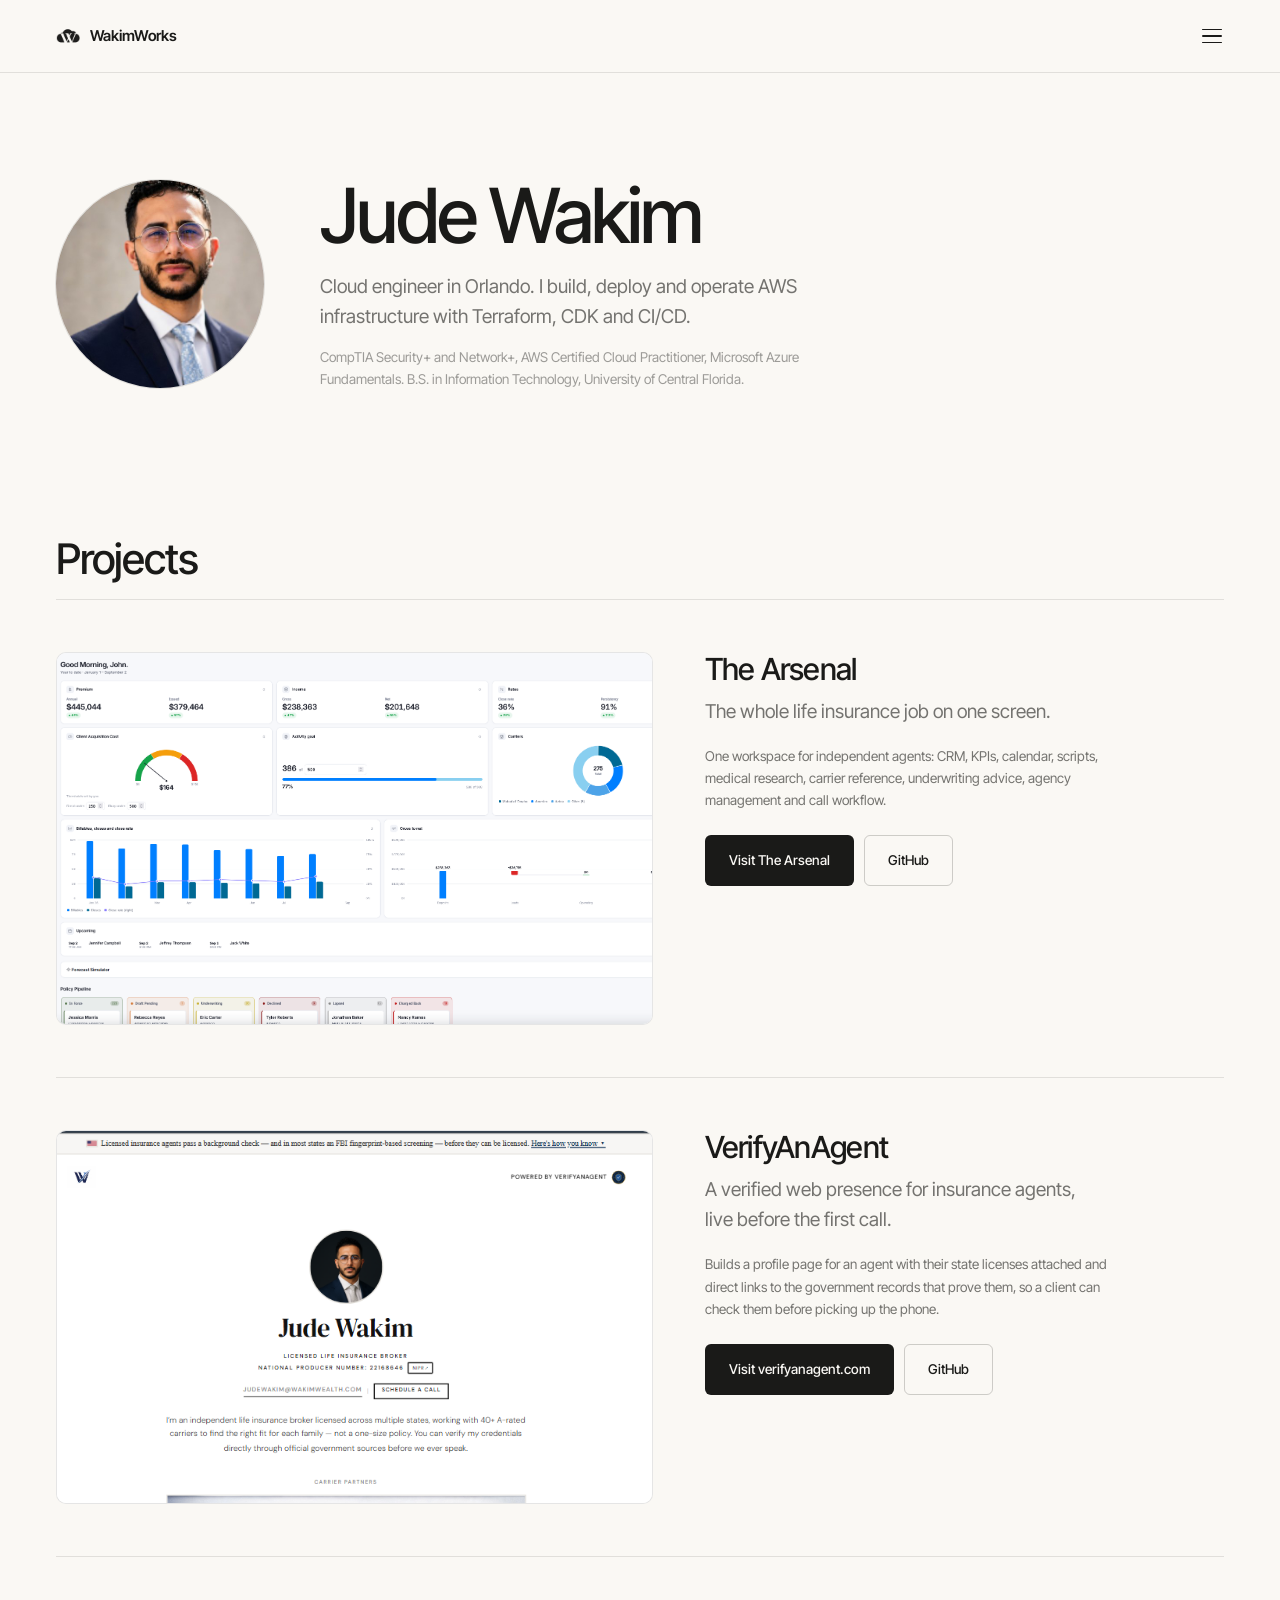
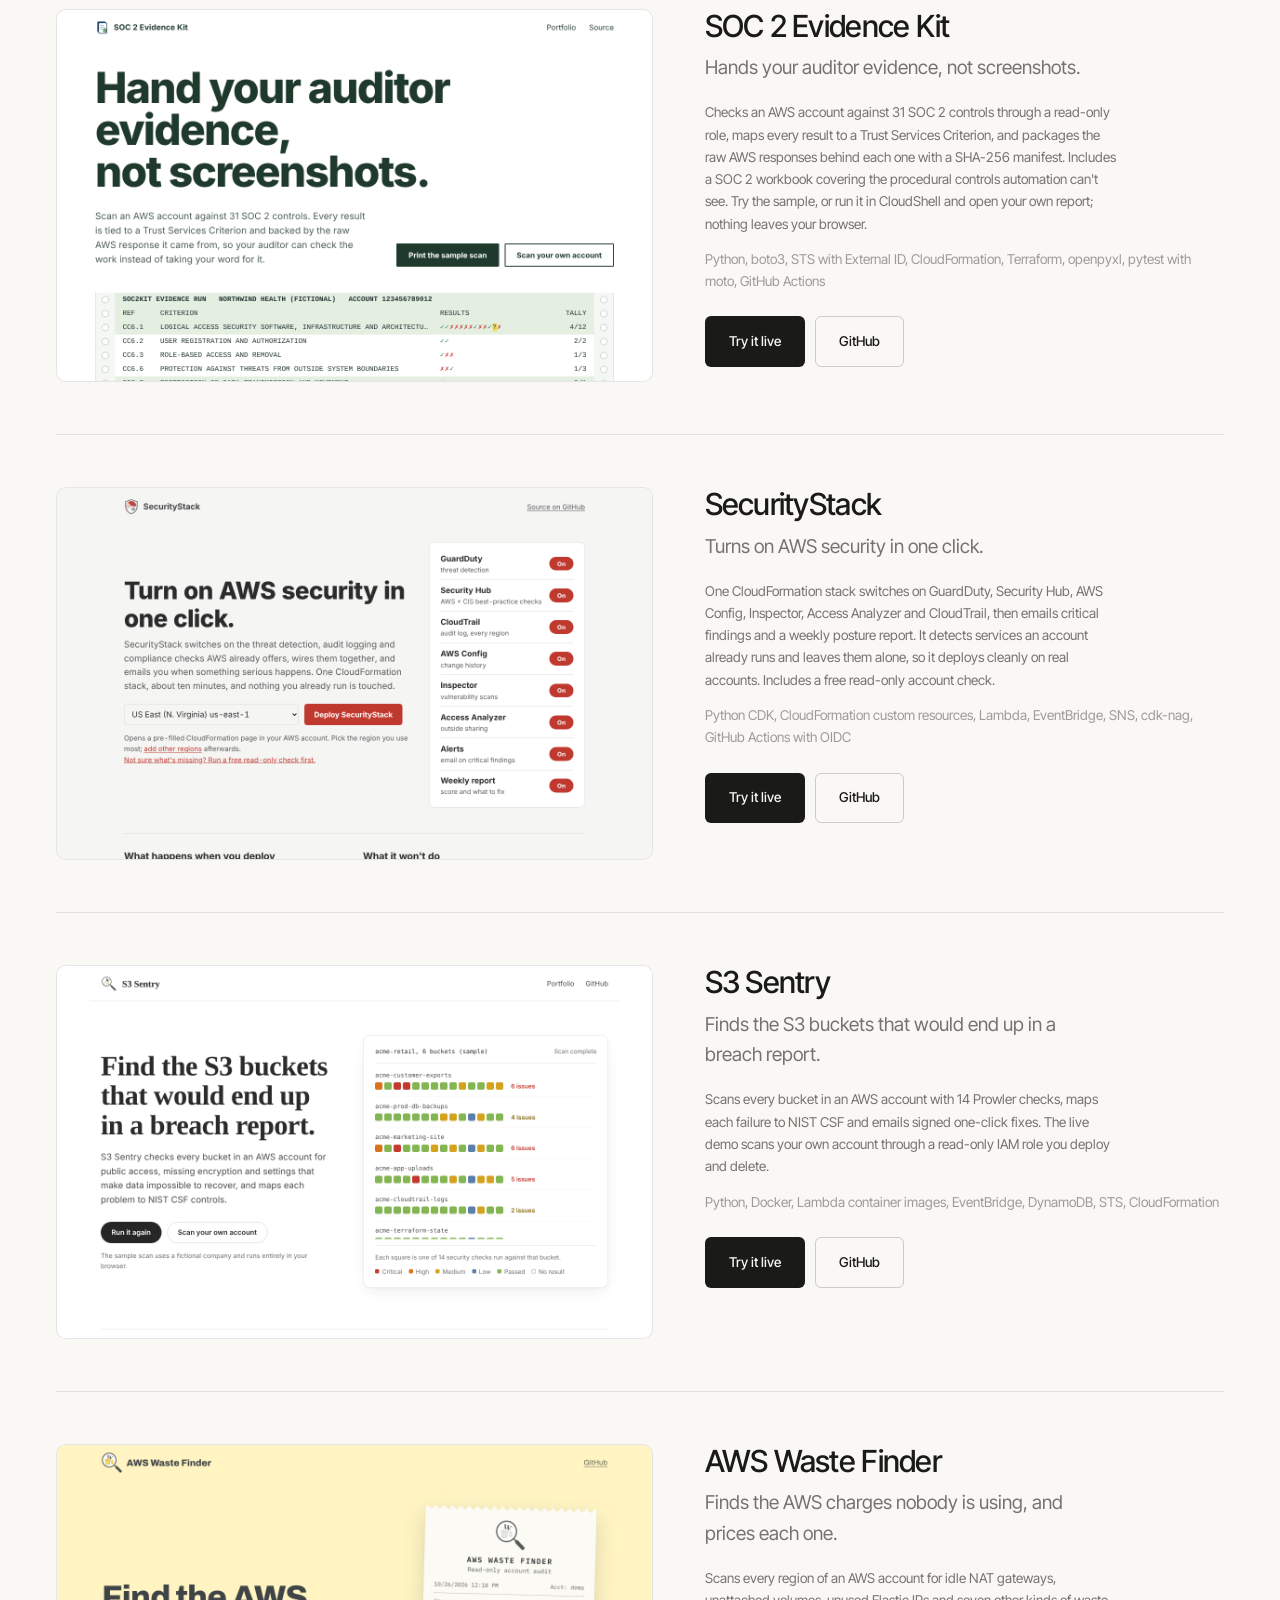
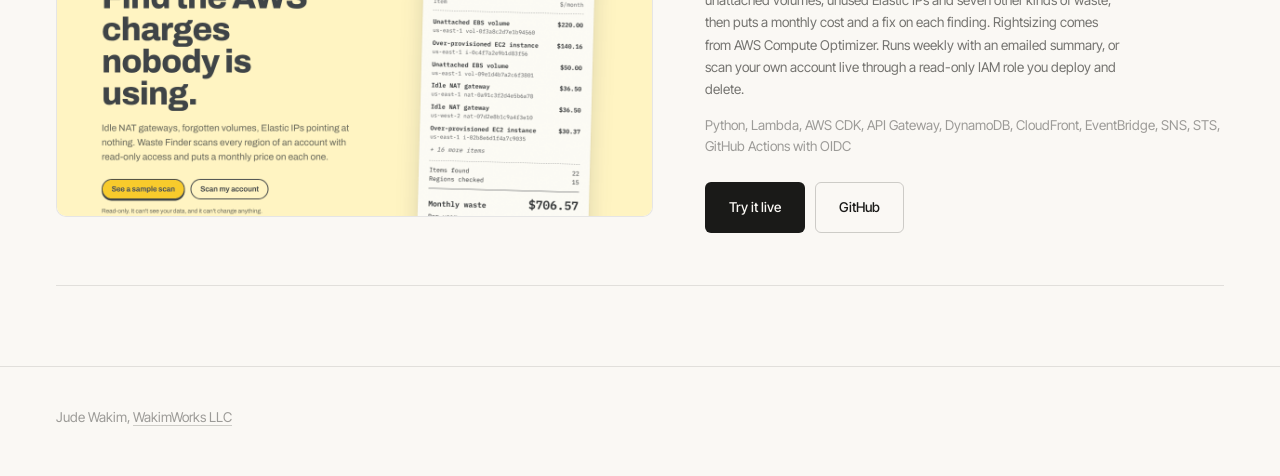
==== commit d1f4e6e2: "Portfolio: reposition headline and meta as cloud engineer Co-Authored-By: Claude Opus 5.5 <noreply@a" ====
--- a/judewakim/index.html
+++ b/judewakim/index.html
@@ -3,15 +3,15 @@
 <head>
   <meta charset="UTF-8">
   <meta name="viewport" content="width=device-width, initial-scale=1.0">
-  <title>Jude Wakim — Cloud engineer</title>
-  <meta name="description" content="Jude Wakim is a cloud engineer in Orlando who builds, deploys and operates AWS infrastructure. Projects, live demos and source code.">
+  <title>Jude Wakim — Cloud engineer in Orlando</title>
+  <meta name="description" content="Jude Wakim is a cloud engineer in Orlando who builds, deploys and operates AWS infrastructure with Terraform, CDK and CI/CD. Projects, live demos and source code.">
   <meta name="theme-color" content="#FAF8F4">
   <link rel="canonical" href="https://wakimworks.com/judewakim/">
 
   <meta property="og:type" content="profile">
   <meta property="og:url" content="https://wakimworks.com/judewakim/">
-  <meta property="og:title" content="Jude Wakim — Cloud engineer">
-  <meta property="og:description" content="Projects, live demos and source code.">
+  <meta property="og:title" content="Jude Wakim — Cloud engineer in Orlando">
+  <meta property="og:description" content="Cloud engineer in Orlando. I build, deploy and operate AWS infrastructure with Terraform, CDK and CI/CD.">
   <meta property="og:image" content="https://wakimworks.com/judewakim/img/jude-wakim.jpg">
 
   <link rel="icon" href="/favicon.ico" sizes="any">
@@ -74,7 +74,7 @@
         <h1 class="h1 profile__name">Jude Wakim</h1>
         <p class="lede profile__bio">
           Cloud engineer in Orlando. I build, deploy and operate AWS infrastructure
-          with Terraform, CDK and CI/CD, and design security into it from the start.
+          with Terraform, CDK and CI/CD.
         </p>
         <p class="profile__creds">CompTIA Security+ and Network+, AWS Certified Cloud Practitioner, Microsoft Azure Fundamentals. B.S. in Information Technology, University of Central Florida.</p>
       </div>
@@ -91,14 +91,12 @@
         </a>
         <div class="proj__body">
           <h3 class="proj__name">The Arsenal</h3>
-          <p class="proj__claim">A multi-tenant SaaS I build and run in production.</p>
-          <p class="proj__desc">
-            Serves about 30 insurance-agent accounts on AWS Amplify, with Cognito sign-in,
-            Lambda APIs and DynamoDB, tenant data isolated per account and encrypted with
-            KMS. Changes ship through a staging environment and CI before I promote them to
-            production. Includes Stripe billing and Twilio texting.
-          </p>
-          <p class="proj__stack">AWS Amplify, Cognito, Lambda, DynamoDB, KMS, Stripe, Twilio, GitHub Actions</p>
+          <p class="proj__claim">The whole life insurance job on one screen.</p>
+          <p class="proj__desc">
+            One workspace for independent agents: CRM, KPIs, calendar, scripts, medical
+            research, carrier reference, underwriting advice, agency management and call
+            workflow.
+          </p>
           <div class="proj__links">
             <a class="btn btn--solid" href="https://main.dgalf4vmbgbwk.amplifyapp.com/landing/" target="_blank" rel="noopener">Visit The Arsenal</a>
             <a class="btn btn--ghost" href="https://github.com/Judewakim/arsenal-showcase" target="_blank" rel="noopener">GitHub</a>
@@ -107,18 +105,101 @@
       </article>
 
       <article class="proj">
+        <a class="proj__shot proj__shot--tall" href="https://verifyanagent.com" target="_blank" rel="noopener" aria-hidden="true" tabindex="-1">
+          <img src="/verifyanagent-profile.png" width="762" height="991" loading="lazy" alt="">
+        </a>
+        <div class="proj__body">
+          <h3 class="proj__name">VerifyAnAgent</h3>
+          <p class="proj__claim">A verified web presence for insurance agents, live before the first call.</p>
+          <p class="proj__desc">
+            Builds a profile page for an agent with their state licenses attached and
+            direct links to the government records that prove them, so a client can check
+            them before picking up the phone.
+          </p>
+          <div class="proj__links">
+            <a class="btn btn--solid" href="https://verifyanagent.com" target="_blank" rel="noopener">Visit verifyanagent.com</a>
+            <a class="btn btn--ghost" href="https://github.com/Judewakim/verifyanagent-engine" target="_blank" rel="noopener">GitHub</a>
+          </div>
+        </div>
+      </article>
+
+      <article class="proj">
+        <a class="proj__shot" href="soc2-evidence-kit/" aria-hidden="true" tabindex="-1">
+          <img src="img/soc2-evidence-kit.png" width="1280" height="800" loading="lazy" alt="">
+        </a>
+        <div class="proj__body">
+          <h3 class="proj__name">SOC 2 Evidence Kit</h3>
+          <p class="proj__claim">Hands your auditor evidence, not screenshots.</p>
+          <p class="proj__desc">
+            Checks an AWS account against 31 SOC 2 controls through a read-only role, maps
+            every result to a Trust Services Criterion, and packages the raw AWS responses
+            behind each one with a SHA-256 manifest. Includes a SOC 2 workbook covering the
+            procedural controls automation can't see. Try the sample, or run it in CloudShell
+            and open your own report; nothing leaves your browser.
+          </p>
+          <p class="proj__stack">Python, boto3, STS with External ID, CloudFormation, Terraform, openpyxl, pytest with moto, GitHub Actions</p>
+          <div class="proj__links">
+            <a class="btn btn--solid" href="soc2-evidence-kit/">Try it live</a>
+            <a class="btn btn--ghost" href="https://github.com/Judewakim/SOC2-Compliance-Workbook" target="_blank" rel="noopener">GitHub</a>
+          </div>
+        </div>
+      </article>
+
+      <article class="proj">
+        <a class="proj__shot" href="https://d2eelnvipxf0ax.cloudfront.net/" target="_blank" rel="noopener" aria-hidden="true" tabindex="-1">
+          <img src="img/securitystack.png" width="1280" height="800" loading="lazy" alt="">
+        </a>
+        <div class="proj__body">
+          <h3 class="proj__name">SecurityStack</h3>
+          <p class="proj__claim">Turns on AWS security in one click.</p>
+          <p class="proj__desc">
+            One CloudFormation stack switches on GuardDuty, Security Hub, AWS Config,
+            Inspector, Access Analyzer and CloudTrail, then emails critical findings and a
+            weekly posture report. It detects services an account already runs and leaves
+            them alone, so it deploys cleanly on real accounts. Includes a free read-only
+            account check.
+          </p>
+          <p class="proj__stack">Python CDK, CloudFormation custom resources, Lambda, EventBridge, SNS, cdk-nag, GitHub Actions with OIDC</p>
+          <div class="proj__links">
+            <a class="btn btn--solid" href="https://d2eelnvipxf0ax.cloudfront.net/" target="_blank" rel="noopener">Try it live</a>
+            <a class="btn btn--ghost" href="https://github.com/Judewakim/securitystack" target="_blank" rel="noopener">GitHub</a>
+          </div>
+        </div>
+      </article>
+
+      <article class="proj">
+        <a class="proj__shot" href="s3-sentry/" aria-hidden="true" tabindex="-1">
+          <img src="img/s3-sentry.png" width="1280" height="800" loading="lazy" alt="">
+        </a>
+        <div class="proj__body">
+          <h3 class="proj__name">S3 Sentry</h3>
+          <p class="proj__claim">Finds the S3 buckets that would end up in a breach report.</p>
+          <p class="proj__desc">
+            Scans every bucket in an AWS account with 14 Prowler checks, maps each failure
+            to NIST CSF and emails signed one-click fixes. The live demo scans your own
+            account through a read-only IAM role you deploy and delete.
+          </p>
+          <p class="proj__stack">Python, Docker, Lambda container images, EventBridge, DynamoDB, STS, CloudFormation</p>
+          <div class="proj__links">
+            <a class="btn btn--solid" href="s3-sentry/">Try it live</a>
+            <a class="btn btn--ghost" href="https://github.com/Judewakim/s3-misconfig" target="_blank" rel="noopener">GitHub</a>
+          </div>
+        </div>
+      </article>
+
+      <article class="proj">
         <a class="proj__shot" href="https://d30j7qa0u2n6fs.cloudfront.net/" target="_blank" rel="noopener" aria-hidden="true" tabindex="-1">
           <img src="img/waste-finder.png" width="1280" height="800" loading="lazy" alt="">
         </a>
         <div class="proj__body">
           <h3 class="proj__name">AWS Waste Finder</h3>
-          <p class="proj__claim">Scans every region of an AWS account for idle spend.</p>
-          <p class="proj__desc">
-            A serverless scanner deployed with AWS CDK that sweeps every region for idle NAT
-            gateways, unattached volumes, unused Elastic IPs and seven other kinds of waste,
-            then prices each finding and attaches a fix. Rightsizing comes from Compute
-            Optimizer. Runs weekly on EventBridge with an SNS summary, or scans your own
-            account live through a read-only cross-account role you deploy and delete.
+          <p class="proj__claim">Finds the AWS charges nobody is using, and prices each one.</p>
+          <p class="proj__desc">
+            Scans every region of an AWS account for idle NAT gateways, unattached volumes,
+            unused Elastic IPs and seven other kinds of waste, then puts a monthly cost and a
+            fix on each finding. Rightsizing comes from AWS Compute Optimizer. Runs weekly with
+            an emailed summary, or scan your own account live through a read-only IAM role you
+            deploy and delete.
           </p>
           <p class="proj__stack">Python, Lambda, AWS CDK, API Gateway, DynamoDB, CloudFront, EventBridge, SNS, STS, GitHub Actions with OIDC</p>
           <div class="proj__links">
@@ -127,78 +208,12 @@
           </div>
         </div>
       </article>
-
-      <article class="proj">
-        <a class="proj__shot" href="https://d2eelnvipxf0ax.cloudfront.net/" target="_blank" rel="noopener" aria-hidden="true" tabindex="-1">
-          <img src="img/securitystack.png" width="1280" height="800" loading="lazy" alt="">
-        </a>
-        <div class="proj__body">
-          <h3 class="proj__name">SecurityStack</h3>
-          <p class="proj__claim">One CloudFormation stack that turns on an account&rsquo;s security baseline.</p>
-          <p class="proj__desc">
-            Deploys GuardDuty, Security Hub, AWS Config, Inspector, Access Analyzer and
-            CloudTrail in one stack built with Python CDK. Custom resources detect services
-            the account already runs and leave them alone, so it deploys cleanly on real
-            accounts. EventBridge and SNS email critical findings and a weekly posture report.
-            CI runs cdk-nag and deploys through GitHub Actions with OIDC, no stored keys.
-          </p>
-          <p class="proj__stack">Python CDK, CloudFormation custom resources, Lambda, EventBridge, SNS, cdk-nag, GitHub Actions with OIDC</p>
-          <div class="proj__links">
-            <a class="btn btn--solid" href="https://d2eelnvipxf0ax.cloudfront.net/" target="_blank" rel="noopener">Try it live</a>
-            <a class="btn btn--ghost" href="https://github.com/Judewakim/securitystack" target="_blank" rel="noopener">GitHub</a>
-          </div>
-        </div>
-      </article>
-
-      <article class="proj">
-        <a class="proj__shot" href="s3-sentry/" aria-hidden="true" tabindex="-1">
-          <img src="img/s3-sentry.png" width="1280" height="800" loading="lazy" alt="">
-        </a>
-        <div class="proj__body">
-          <h3 class="proj__name">S3 Sentry</h3>
-          <p class="proj__claim">Containerized scanner that finds and fixes risky S3 buckets.</p>
-          <p class="proj__desc">
-            Runs 14 Prowler checks against every bucket in an account from a Lambda container
-            image, stores results in DynamoDB, maps each failure to NIST CSF and emails signed
-            one-click fixes. The live demo scans your own account through a read-only
-            cross-account role you deploy and delete.
-          </p>
-          <p class="proj__stack">Python, Docker, Lambda container images, EventBridge, DynamoDB, STS, CloudFormation</p>
-          <div class="proj__links">
-            <a class="btn btn--solid" href="s3-sentry/">Try it live</a>
-            <a class="btn btn--ghost" href="https://github.com/Judewakim/s3-misconfig" target="_blank" rel="noopener">GitHub</a>
-          </div>
-        </div>
-      </article>
-
-      <article class="proj">
-        <a class="proj__shot" href="soc2-evidence-kit/" aria-hidden="true" tabindex="-1">
-          <img src="img/soc2-evidence-kit.png" width="1280" height="800" loading="lazy" alt="">
-        </a>
-        <div class="proj__body">
-          <h3 class="proj__name">SOC 2 Evidence Kit</h3>
-          <p class="proj__claim">Collects audit evidence from an AWS account automatically.</p>
-          <p class="proj__desc">
-            Checks an account against 31 SOC 2 controls through a read-only role, maps each
-            result to a Trust Services Criterion, and packages the raw AWS responses with a
-            SHA-256 manifest. Deployable with CloudFormation or Terraform and tested with
-            pytest and moto. Try the sample, or run it in CloudShell and open your own report;
-            nothing leaves your browser.
-          </p>
-          <p class="proj__stack">Python, boto3, STS with External ID, CloudFormation, Terraform, openpyxl, pytest with moto, GitHub Actions</p>
-          <div class="proj__links">
-            <a class="btn btn--solid" href="soc2-evidence-kit/">Try it live</a>
-            <a class="btn btn--ghost" href="https://github.com/Judewakim/SOC2-Compliance-Workbook" target="_blank" rel="noopener">GitHub</a>
-          </div>
-        </div>
-      </article>
     </section>
 
   </main>
 
   <footer class="footer">
     <div class="wrap footer__inner">
-      <p class="footer__meta">Also building <a class="link" href="https://verifyanagent.com" target="_blank" rel="noopener">VerifyAnAgent</a>, license-verified profile pages for insurance agents.</p>
       <p class="footer__meta">Jude Wakim, <a class="link" href="/">WakimWorks LLC</a></p>
     </div>
   </footer>
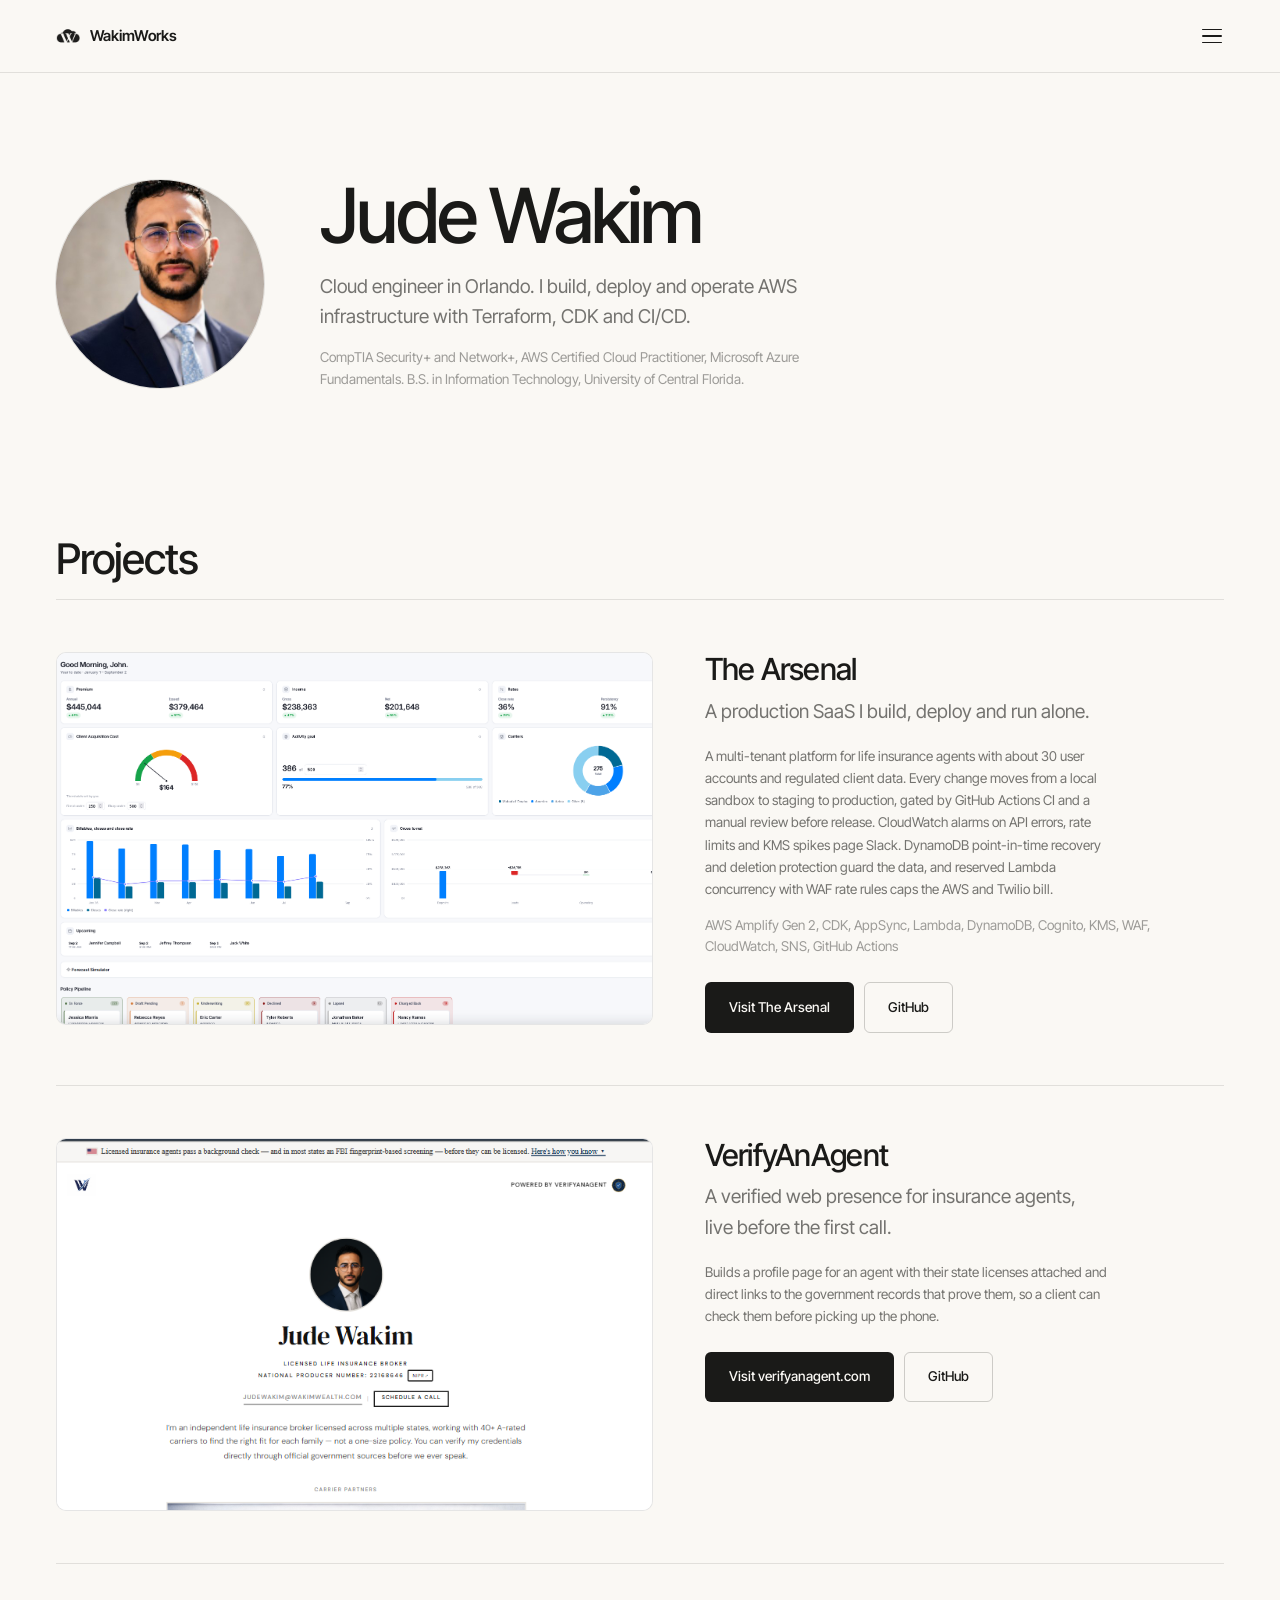
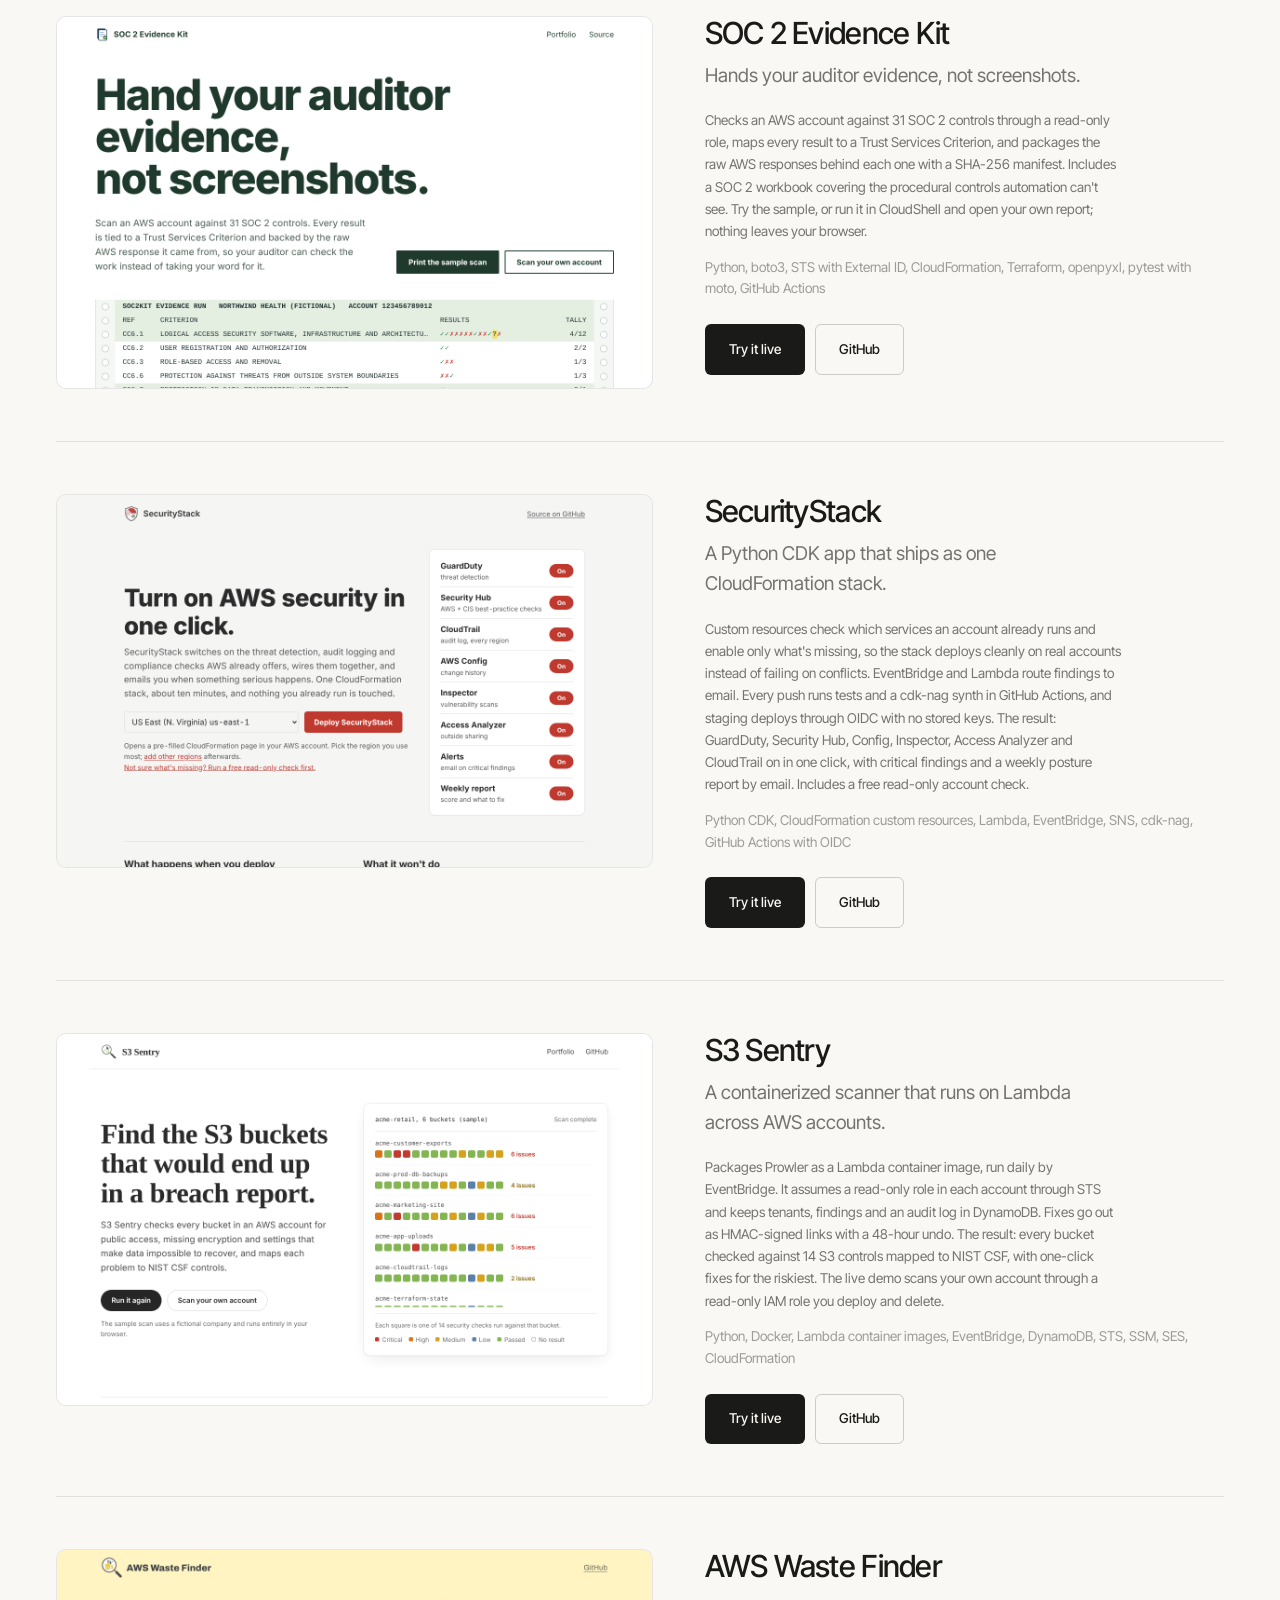
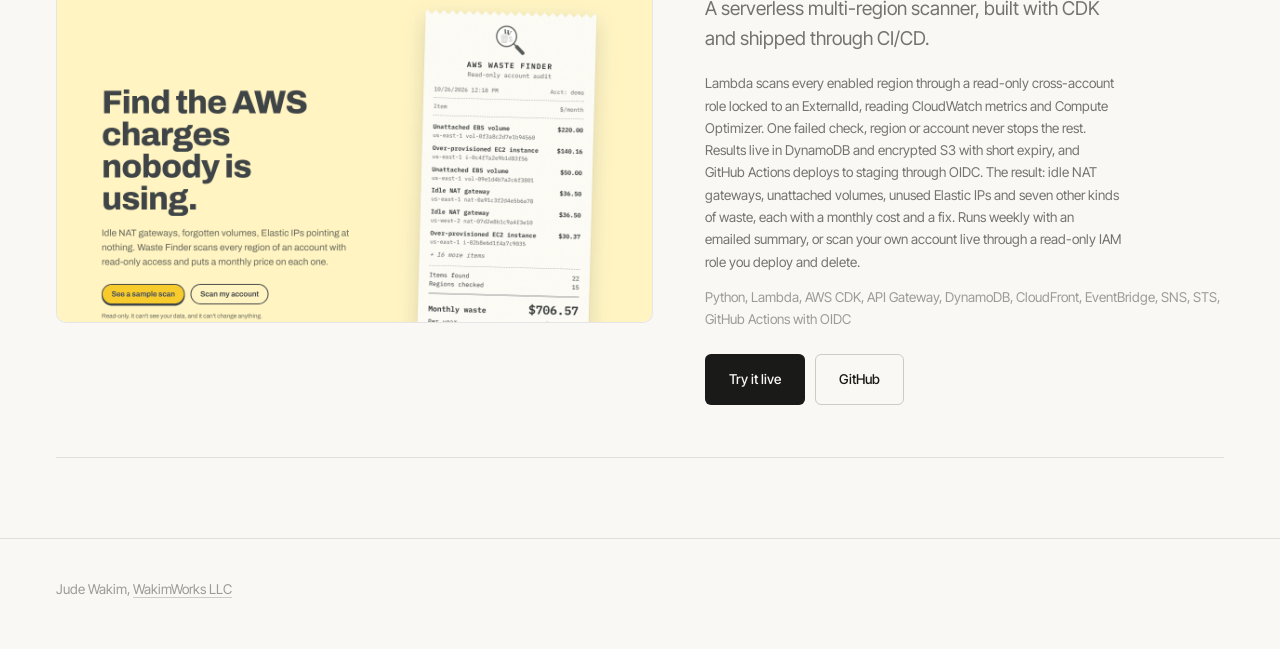
==== commit a36e53c7: "Portfolio: lead project blurbs with engineering and operations Co-Authored-By: Claude Opus 5.5 <nore" ====
--- a/judewakim/index.html
+++ b/judewakim/index.html
@@ -91,12 +91,16 @@
         </a>
         <div class="proj__body">
           <h3 class="proj__name">The Arsenal</h3>
-          <p class="proj__claim">The whole life insurance job on one screen.</p>
-          <p class="proj__desc">
-            One workspace for independent agents: CRM, KPIs, calendar, scripts, medical
-            research, carrier reference, underwriting advice, agency management and call
-            workflow.
-          </p>
+          <p class="proj__claim">A production SaaS I build, deploy and run alone.</p>
+          <p class="proj__desc">
+            A multi-tenant platform for life insurance agents with about 30 user accounts and
+            regulated client data. Every change moves from a local sandbox to staging to
+            production, gated by GitHub Actions CI and a manual review before release.
+            CloudWatch alarms on API errors, rate limits and KMS spikes page Slack. DynamoDB
+            point-in-time recovery and deletion protection guard the data, and reserved Lambda
+            concurrency with WAF rate rules caps the AWS and Twilio bill.
+          </p>
+          <p class="proj__stack">AWS Amplify Gen 2, CDK, AppSync, Lambda, DynamoDB, Cognito, KMS, WAF, CloudWatch, SNS, GitHub Actions</p>
           <div class="proj__links">
             <a class="btn btn--solid" href="https://main.dgalf4vmbgbwk.amplifyapp.com/landing/" target="_blank" rel="noopener">Visit The Arsenal</a>
             <a class="btn btn--ghost" href="https://github.com/Judewakim/arsenal-showcase" target="_blank" rel="noopener">GitHub</a>
@@ -151,13 +155,15 @@
         </a>
         <div class="proj__body">
           <h3 class="proj__name">SecurityStack</h3>
-          <p class="proj__claim">Turns on AWS security in one click.</p>
-          <p class="proj__desc">
-            One CloudFormation stack switches on GuardDuty, Security Hub, AWS Config,
-            Inspector, Access Analyzer and CloudTrail, then emails critical findings and a
-            weekly posture report. It detects services an account already runs and leaves
-            them alone, so it deploys cleanly on real accounts. Includes a free read-only
-            account check.
+          <p class="proj__claim">A Python CDK app that ships as one CloudFormation stack.</p>
+          <p class="proj__desc">
+            Custom resources check which services an account already runs and enable only
+            what's missing, so the stack deploys cleanly on real accounts instead of failing
+            on conflicts. EventBridge and Lambda route findings to email. Every push runs
+            tests and a cdk-nag synth in GitHub Actions, and staging deploys through OIDC with
+            no stored keys. The result: GuardDuty, Security Hub, Config, Inspector, Access
+            Analyzer and CloudTrail on in one click, with critical findings and a weekly
+            posture report by email. Includes a free read-only account check.
           </p>
           <p class="proj__stack">Python CDK, CloudFormation custom resources, Lambda, EventBridge, SNS, cdk-nag, GitHub Actions with OIDC</p>
           <div class="proj__links">
@@ -173,13 +179,16 @@
         </a>
         <div class="proj__body">
           <h3 class="proj__name">S3 Sentry</h3>
-          <p class="proj__claim">Finds the S3 buckets that would end up in a breach report.</p>
-          <p class="proj__desc">
-            Scans every bucket in an AWS account with 14 Prowler checks, maps each failure
-            to NIST CSF and emails signed one-click fixes. The live demo scans your own
-            account through a read-only IAM role you deploy and delete.
-          </p>
-          <p class="proj__stack">Python, Docker, Lambda container images, EventBridge, DynamoDB, STS, CloudFormation</p>
+          <p class="proj__claim">A containerized scanner that runs on Lambda across AWS accounts.</p>
+          <p class="proj__desc">
+            Packages Prowler as a Lambda container image, run daily by EventBridge. It assumes
+            a read-only role in each account through STS and keeps tenants, findings and an
+            audit log in DynamoDB. Fixes go out as HMAC-signed links with a 48-hour undo. The
+            result: every bucket checked against 14 S3 controls mapped to NIST CSF, with
+            one-click fixes for the riskiest. The live demo scans your own account through a
+            read-only IAM role you deploy and delete.
+          </p>
+          <p class="proj__stack">Python, Docker, Lambda container images, EventBridge, DynamoDB, STS, SSM, SES, CloudFormation</p>
           <div class="proj__links">
             <a class="btn btn--solid" href="s3-sentry/">Try it live</a>
             <a class="btn btn--ghost" href="https://github.com/Judewakim/s3-misconfig" target="_blank" rel="noopener">GitHub</a>
@@ -193,13 +202,15 @@
         </a>
         <div class="proj__body">
           <h3 class="proj__name">AWS Waste Finder</h3>
-          <p class="proj__claim">Finds the AWS charges nobody is using, and prices each one.</p>
-          <p class="proj__desc">
-            Scans every region of an AWS account for idle NAT gateways, unattached volumes,
-            unused Elastic IPs and seven other kinds of waste, then puts a monthly cost and a
-            fix on each finding. Rightsizing comes from AWS Compute Optimizer. Runs weekly with
-            an emailed summary, or scan your own account live through a read-only IAM role you
-            deploy and delete.
+          <p class="proj__claim">A serverless multi-region scanner, built with CDK and shipped through CI/CD.</p>
+          <p class="proj__desc">
+            Lambda scans every enabled region through a read-only cross-account role locked to
+            an ExternalId, reading CloudWatch metrics and Compute Optimizer. One failed check,
+            region or account never stops the rest. Results live in DynamoDB and encrypted S3
+            with short expiry, and GitHub Actions deploys to staging through OIDC. The result:
+            idle NAT gateways, unattached volumes, unused Elastic IPs and seven other kinds of
+            waste, each with a monthly cost and a fix. Runs weekly with an emailed summary, or
+            scan your own account live through a read-only IAM role you deploy and delete.
           </p>
           <p class="proj__stack">Python, Lambda, AWS CDK, API Gateway, DynamoDB, CloudFront, EventBridge, SNS, STS, GitHub Actions with OIDC</p>
           <div class="proj__links">
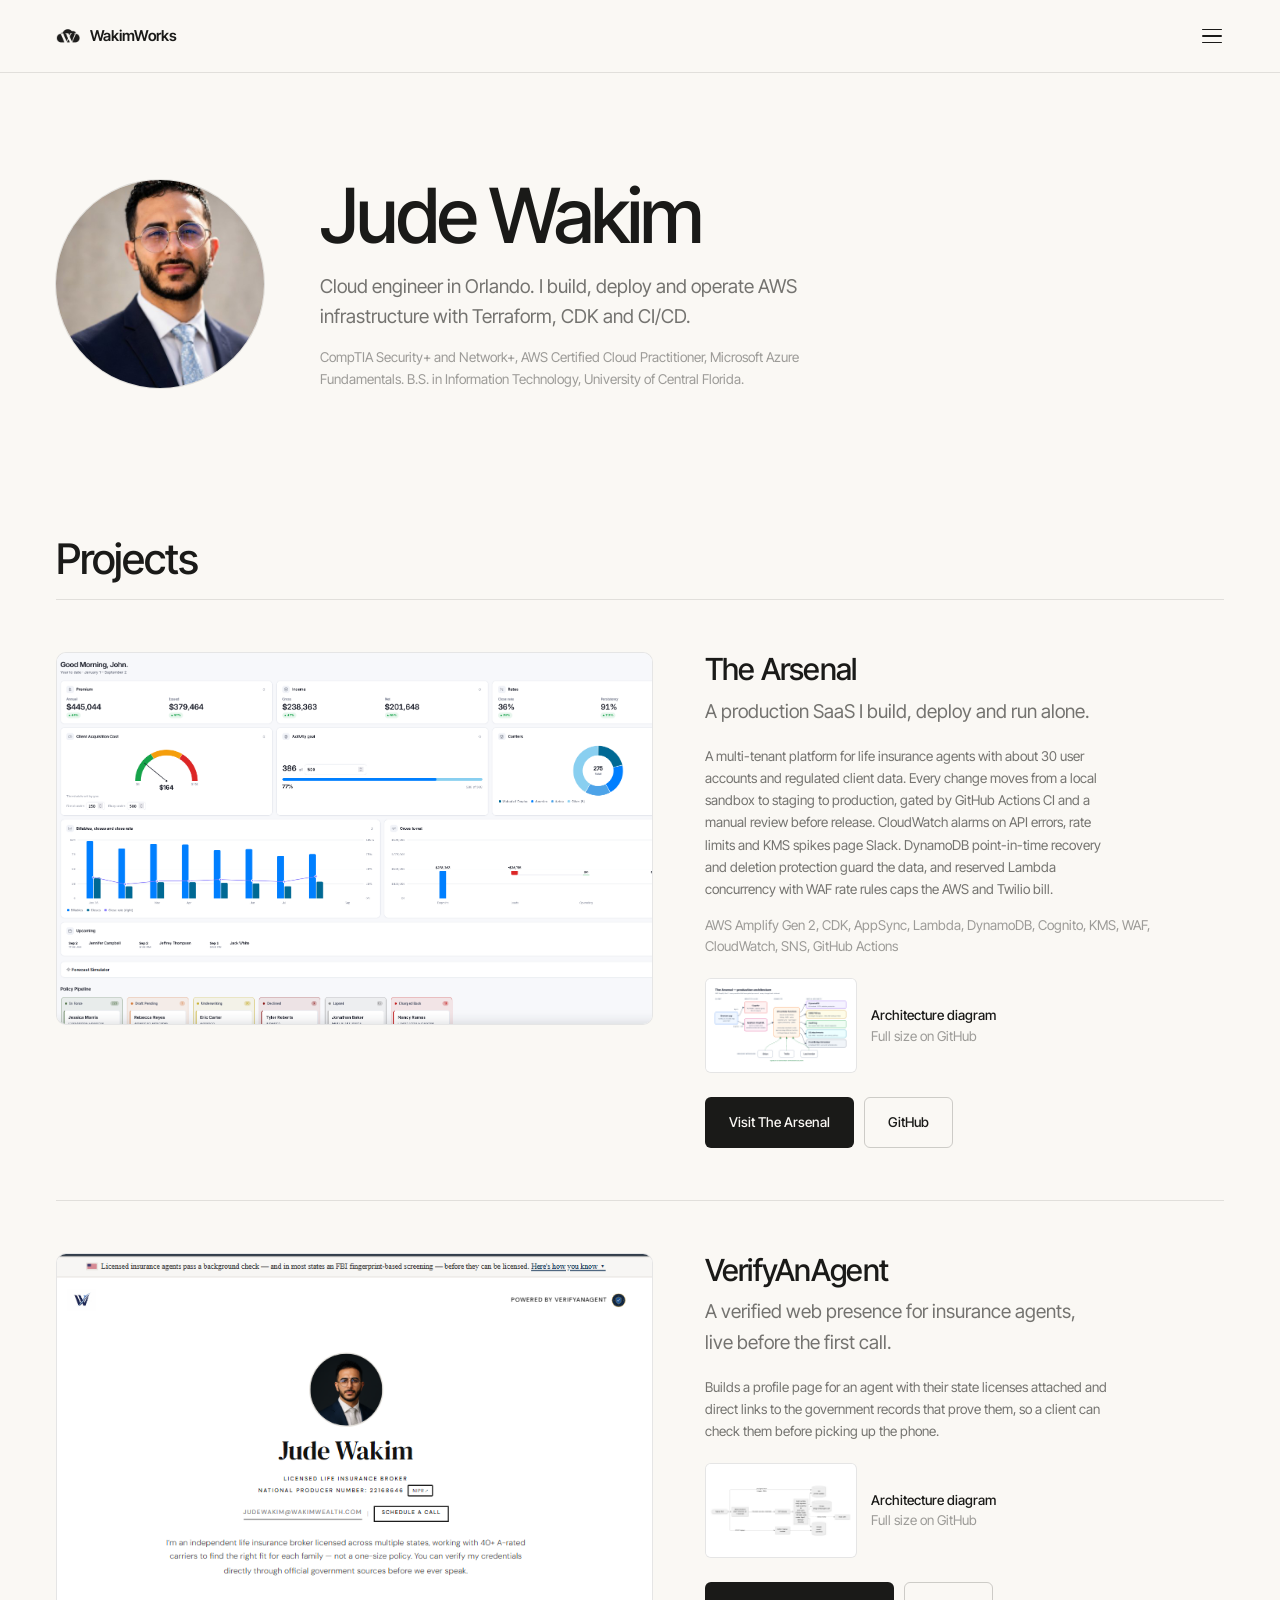
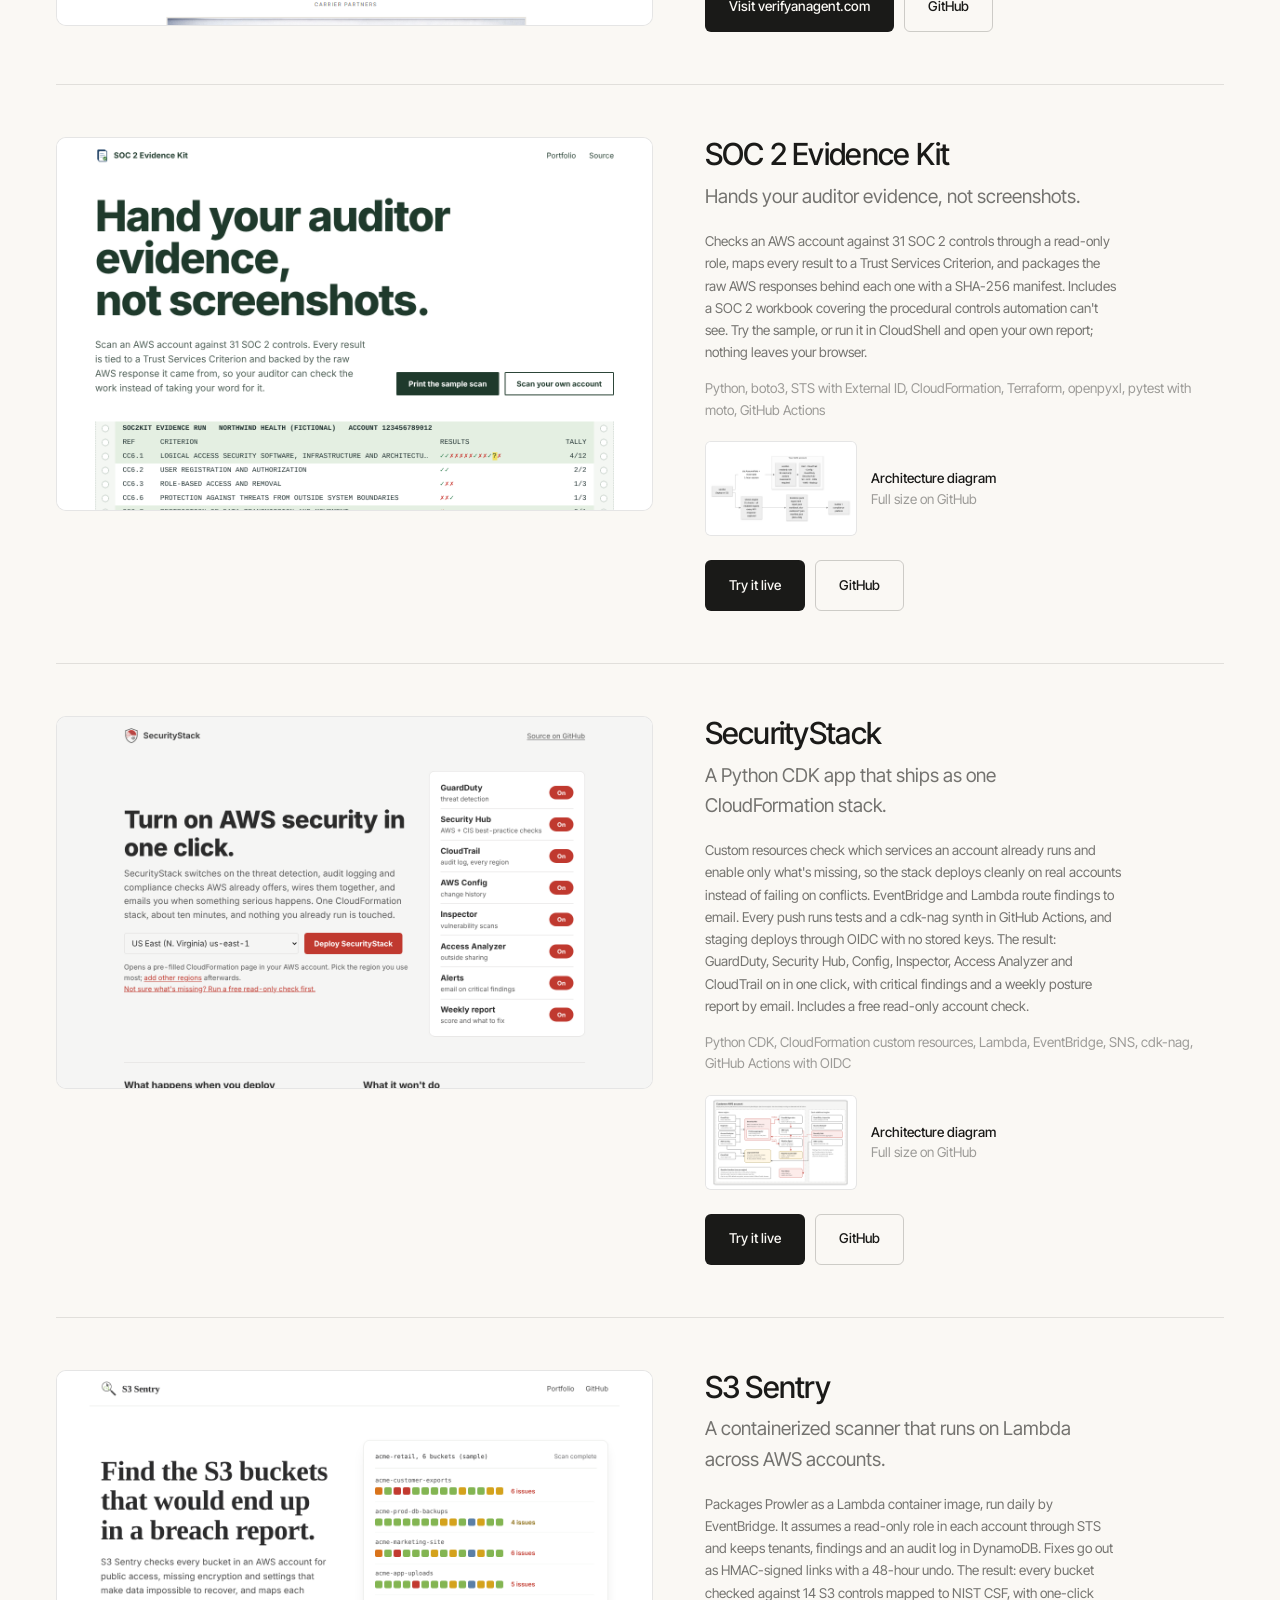
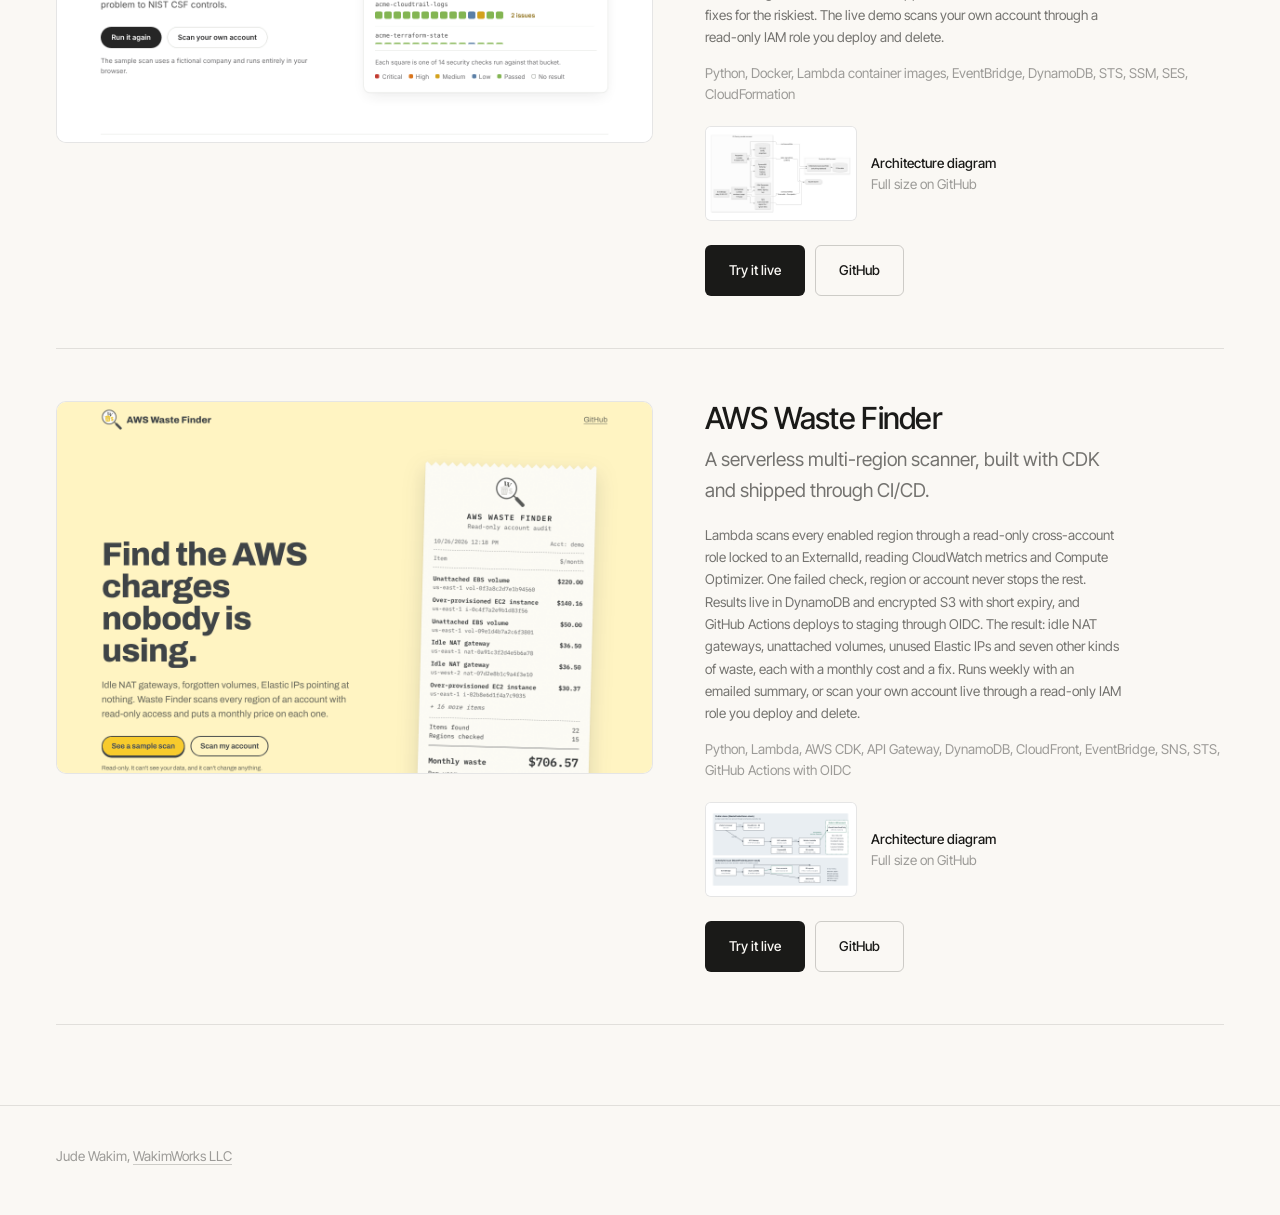
==== commit 2fde8bbd: "Portfolio: add architecture diagram thumbnail to each project card Co-Authored-By: Claude Opus 5.5 <" ====
--- a/judewakim/index.html
+++ b/judewakim/index.html
@@ -25,7 +25,7 @@
   <!-- Shares the site's "Paper" tokens. Versioned filenames: the deploy never
        invalidates CloudFront, so bump the name on every change. -->
   <link rel="stylesheet" href="/styles.v5.css">
-  <link rel="stylesheet" href="portfolio.v3.css">
+  <link rel="stylesheet" href="portfolio.v4.css">
   <script src="portfolio.v2.js" defer></script>
 </head>
 <body>
@@ -101,6 +101,10 @@
             concurrency with WAF rate rules caps the AWS and Twilio bill.
           </p>
           <p class="proj__stack">AWS Amplify Gen 2, CDK, AppSync, Lambda, DynamoDB, Cognito, KMS, WAF, CloudWatch, SNS, GitHub Actions</p>
+          <a class="proj__arch" href="https://github.com/Judewakim/arsenal-showcase/blob/main/docs/architecture.svg" target="_blank" rel="noopener">
+            <img src="img/arch/arsenal.png" width="1280" height="800" loading="lazy" alt="Architecture diagram of The Arsenal">
+            <span class="proj__arch-label"><b>Architecture diagram</b><span>Full size on GitHub</span></span>
+          </a>
           <div class="proj__links">
             <a class="btn btn--solid" href="https://main.dgalf4vmbgbwk.amplifyapp.com/landing/" target="_blank" rel="noopener">Visit The Arsenal</a>
             <a class="btn btn--ghost" href="https://github.com/Judewakim/arsenal-showcase" target="_blank" rel="noopener">GitHub</a>
@@ -120,6 +124,10 @@
             direct links to the government records that prove them, so a client can check
             them before picking up the phone.
           </p>
+          <a class="proj__arch" href="https://github.com/Judewakim/verifyanagent-engine#architecture" target="_blank" rel="noopener">
+            <img src="img/arch/verifyanagent.png" width="1280" height="800" loading="lazy" alt="Architecture diagram of VerifyAnAgent">
+            <span class="proj__arch-label"><b>Architecture diagram</b><span>Full size on GitHub</span></span>
+          </a>
           <div class="proj__links">
             <a class="btn btn--solid" href="https://verifyanagent.com" target="_blank" rel="noopener">Visit verifyanagent.com</a>
             <a class="btn btn--ghost" href="https://github.com/Judewakim/verifyanagent-engine" target="_blank" rel="noopener">GitHub</a>
@@ -142,6 +150,10 @@
             and open your own report; nothing leaves your browser.
           </p>
           <p class="proj__stack">Python, boto3, STS with External ID, CloudFormation, Terraform, openpyxl, pytest with moto, GitHub Actions</p>
+          <a class="proj__arch" href="https://github.com/Judewakim/SOC2-Compliance-Workbook#architecture" target="_blank" rel="noopener">
+            <img src="img/arch/soc2-evidence-kit.png" width="1280" height="800" loading="lazy" alt="Architecture diagram of SOC 2 Evidence Kit">
+            <span class="proj__arch-label"><b>Architecture diagram</b><span>Full size on GitHub</span></span>
+          </a>
           <div class="proj__links">
             <a class="btn btn--solid" href="soc2-evidence-kit/">Try it live</a>
             <a class="btn btn--ghost" href="https://github.com/Judewakim/SOC2-Compliance-Workbook" target="_blank" rel="noopener">GitHub</a>
@@ -166,6 +178,10 @@
             posture report by email. Includes a free read-only account check.
           </p>
           <p class="proj__stack">Python CDK, CloudFormation custom resources, Lambda, EventBridge, SNS, cdk-nag, GitHub Actions with OIDC</p>
+          <a class="proj__arch" href="https://github.com/Judewakim/securitystack/blob/main/docs/architecture-baseline.svg" target="_blank" rel="noopener">
+            <img src="img/arch/securitystack.png" width="1280" height="800" loading="lazy" alt="Architecture diagram of SecurityStack">
+            <span class="proj__arch-label"><b>Architecture diagram</b><span>Full size on GitHub</span></span>
+          </a>
           <div class="proj__links">
             <a class="btn btn--solid" href="https://d2eelnvipxf0ax.cloudfront.net/" target="_blank" rel="noopener">Try it live</a>
             <a class="btn btn--ghost" href="https://github.com/Judewakim/securitystack" target="_blank" rel="noopener">GitHub</a>
@@ -189,6 +205,10 @@
             read-only IAM role you deploy and delete.
           </p>
           <p class="proj__stack">Python, Docker, Lambda container images, EventBridge, DynamoDB, STS, SSM, SES, CloudFormation</p>
+          <a class="proj__arch" href="https://github.com/Judewakim/s3-misconfig#architecture" target="_blank" rel="noopener">
+            <img src="img/arch/s3-sentry.png" width="1280" height="800" loading="lazy" alt="Architecture diagram of S3 Sentry">
+            <span class="proj__arch-label"><b>Architecture diagram</b><span>Full size on GitHub</span></span>
+          </a>
           <div class="proj__links">
             <a class="btn btn--solid" href="s3-sentry/">Try it live</a>
             <a class="btn btn--ghost" href="https://github.com/Judewakim/s3-misconfig" target="_blank" rel="noopener">GitHub</a>
@@ -213,6 +233,10 @@
             scan your own account live through a read-only IAM role you deploy and delete.
           </p>
           <p class="proj__stack">Python, Lambda, AWS CDK, API Gateway, DynamoDB, CloudFront, EventBridge, SNS, STS, GitHub Actions with OIDC</p>
+          <a class="proj__arch" href="https://github.com/Judewakim/CostOptimizationWithAWSLambda/blob/main/docs/architecture.svg" target="_blank" rel="noopener">
+            <img src="img/arch/waste-finder.png" width="1280" height="800" loading="lazy" alt="Architecture diagram of AWS Waste Finder">
+            <span class="proj__arch-label"><b>Architecture diagram</b><span>Full size on GitHub</span></span>
+          </a>
           <div class="proj__links">
             <a class="btn btn--solid" href="https://d30j7qa0u2n6fs.cloudfront.net/" target="_blank" rel="noopener">Try it live</a>
             <a class="btn btn--ghost" href="https://github.com/Judewakim/CostOptimizationWithAWSLambda" target="_blank" rel="noopener">GitHub</a>
--- a/judewakim/portfolio.v4.css
+++ b/judewakim/portfolio.v4.css
@@ -0,0 +1,96 @@
+/* Jude Wakim portfolio — layered on /styles.v5.css ("Paper"). */
+
+[hidden]{ display:none !important; }
+
+/* --- nav + menu --------------------------------------------------------- */
+.pnav{ position:sticky; top:0; }
+.menu-btn{
+  display:inline-grid; place-items:center;
+  width:44px; height:44px; margin-right:-10px;
+  background:transparent; border:0; border-radius:6px; cursor:pointer;
+}
+.menu-btn:hover{ background:rgba(26,26,24,.05); }
+.menu-btn__bars{ display:grid; gap:5px; width:20px; }
+.menu-btn__bars i{
+  display:block; height:1.5px; background:var(--ink); border-radius:1px;
+  transition:transform .2s ease, opacity .2s ease;
+}
+.menu-btn[aria-expanded="true"] .menu-btn__bars i:nth-child(1){ transform:translateY(6.5px) rotate(45deg); }
+.menu-btn[aria-expanded="true"] .menu-btn__bars i:nth-child(2){ opacity:0; }
+.menu-btn[aria-expanded="true"] .menu-btn__bars i:nth-child(3){ transform:translateY(-6.5px) rotate(-45deg); }
+
+.menu{ border-top:1px solid var(--rule); background:var(--paper); }
+.menu__inner{
+  display:grid; grid-template-columns:repeat(auto-fit,minmax(min(100%,16rem),1fr));
+  gap:clamp(1.5rem,4vw,3rem); padding-block:clamp(1.5rem,4vw,2.5rem);
+}
+.menu__title{ font-size:var(--t-small); font-weight:500; color:var(--faint); margin-bottom:.75rem; }
+.menu__list{ list-style:none; margin:0; padding:0; display:grid; gap:.45rem; }
+.menu__list a{ text-decoration:none; font-size:1.05rem; letter-spacing:-.01em; }
+.menu__list a:hover{ text-decoration:underline; text-underline-offset:.22em; text-decoration-thickness:1px; }
+.menu__soon{ color:var(--muted); }
+
+/* --- profile ------------------------------------------------------------ */
+.profile{
+  display:grid; grid-template-columns:auto 1fr; align-items:center;
+  gap:clamp(1.75rem,5vw,3.5rem);
+  padding-block:clamp(3.5rem,9vw,6.5rem) clamp(2rem,5vw,3rem);
+}
+.profile__photo{
+  width:clamp(8.5rem,18vw,13rem); height:auto; aspect-ratio:1;
+  border-radius:50%; object-fit:cover;
+  box-shadow:0 0 0 1px var(--rule);
+}
+.profile__name{ max-width:none; }
+.profile__bio{ margin-top:1.1rem; max-width:52ch; }
+.profile__creds{ margin-top:1rem; font-size:var(--t-small); color:var(--faint); max-width:60ch; }
+
+/* --- projects ----------------------------------------------------------- */
+.projects__title{ margin-top:0; }
+.proj{
+  display:grid; grid-template-columns:minmax(0,1.15fr) minmax(0,1fr);
+  gap:clamp(1.5rem,4vw,3.5rem); align-items:start;
+  padding-block:clamp(2.25rem,5vw,3.25rem);
+  border-top:1px solid var(--rule);
+}
+.proj:last-child{ border-bottom:1px solid var(--rule); }
+.proj__shot{
+  display:block; overflow:hidden; border-radius:10px;
+  border:1px solid var(--rule); background:#fff;
+  aspect-ratio:16 / 10;
+}
+.proj__shot img{ width:100%; height:100%; object-fit:cover; object-position:top center; transition:transform .35s ease; }
+.proj__shot:hover img{ transform:scale(1.015); }
+.proj__shot--tall img{ object-position:top center; }
+.proj__name{ font-size:clamp(1.4rem,1.1rem + 1vw,2rem); font-weight:500; letter-spacing:-.024em; line-height:1.15; }
+.proj__claim{ margin-top:.6rem; font-size:var(--t-lede); color:var(--muted); max-width:36ch; text-wrap:pretty; }
+.proj__desc{ margin-top:1.1rem; font-size:var(--t-small); line-height:1.65; color:var(--muted); max-width:52ch; }
+.proj__stack{ margin-top:.9rem; font-size:var(--t-small); color:var(--faint); }
+.proj__links{ margin-top:1.5rem; display:flex; flex-wrap:wrap; gap:.6rem; }
+
+@media (max-width:760px){
+  .profile{ grid-template-columns:1fr; justify-items:start; }
+  .proj{ grid-template-columns:1fr; }
+}
+
+.proj__links{ align-items:center; }
+.proj__private{ font-size:var(--t-small); color:var(--faint); }
+.menu__resume{ display:flex; flex-wrap:wrap; align-items:baseline; gap:.4rem 1rem; font-size:1.05rem; letter-spacing:-.01em; }
+.menu__resume span{ display:inline-flex; gap:.9rem; font-size:var(--t-small); }
+.menu__resume span a{ text-decoration:underline; text-underline-offset:.22em; text-decoration-thickness:1px; text-decoration-color:var(--rule-2); }
+
+/* --- architecture thumbnail --------------------------------------------- */
+.proj__arch{
+  margin-top:1.25rem; display:flex; align-items:center; gap:.9rem;
+  text-decoration:none; color:inherit; width:fit-content; max-width:100%;
+}
+.proj__arch img{
+  flex:none; width:9.5rem; height:auto; aspect-ratio:16 / 10; object-fit:contain;
+  border:1px solid var(--rule); border-radius:6px; background:#fff;
+  transition:border-color .2s ease;
+}
+.proj__arch:hover img{ border-color:var(--rule-2); }
+.proj__arch-label{ display:grid; gap:.15rem; font-size:var(--t-small); line-height:1.35; }
+.proj__arch-label b{ font-weight:500; color:var(--ink); }
+.proj__arch-label span{ color:var(--faint); }
+.proj__arch:hover .proj__arch-label b{ text-decoration:underline; text-underline-offset:.22em; text-decoration-thickness:1px; }
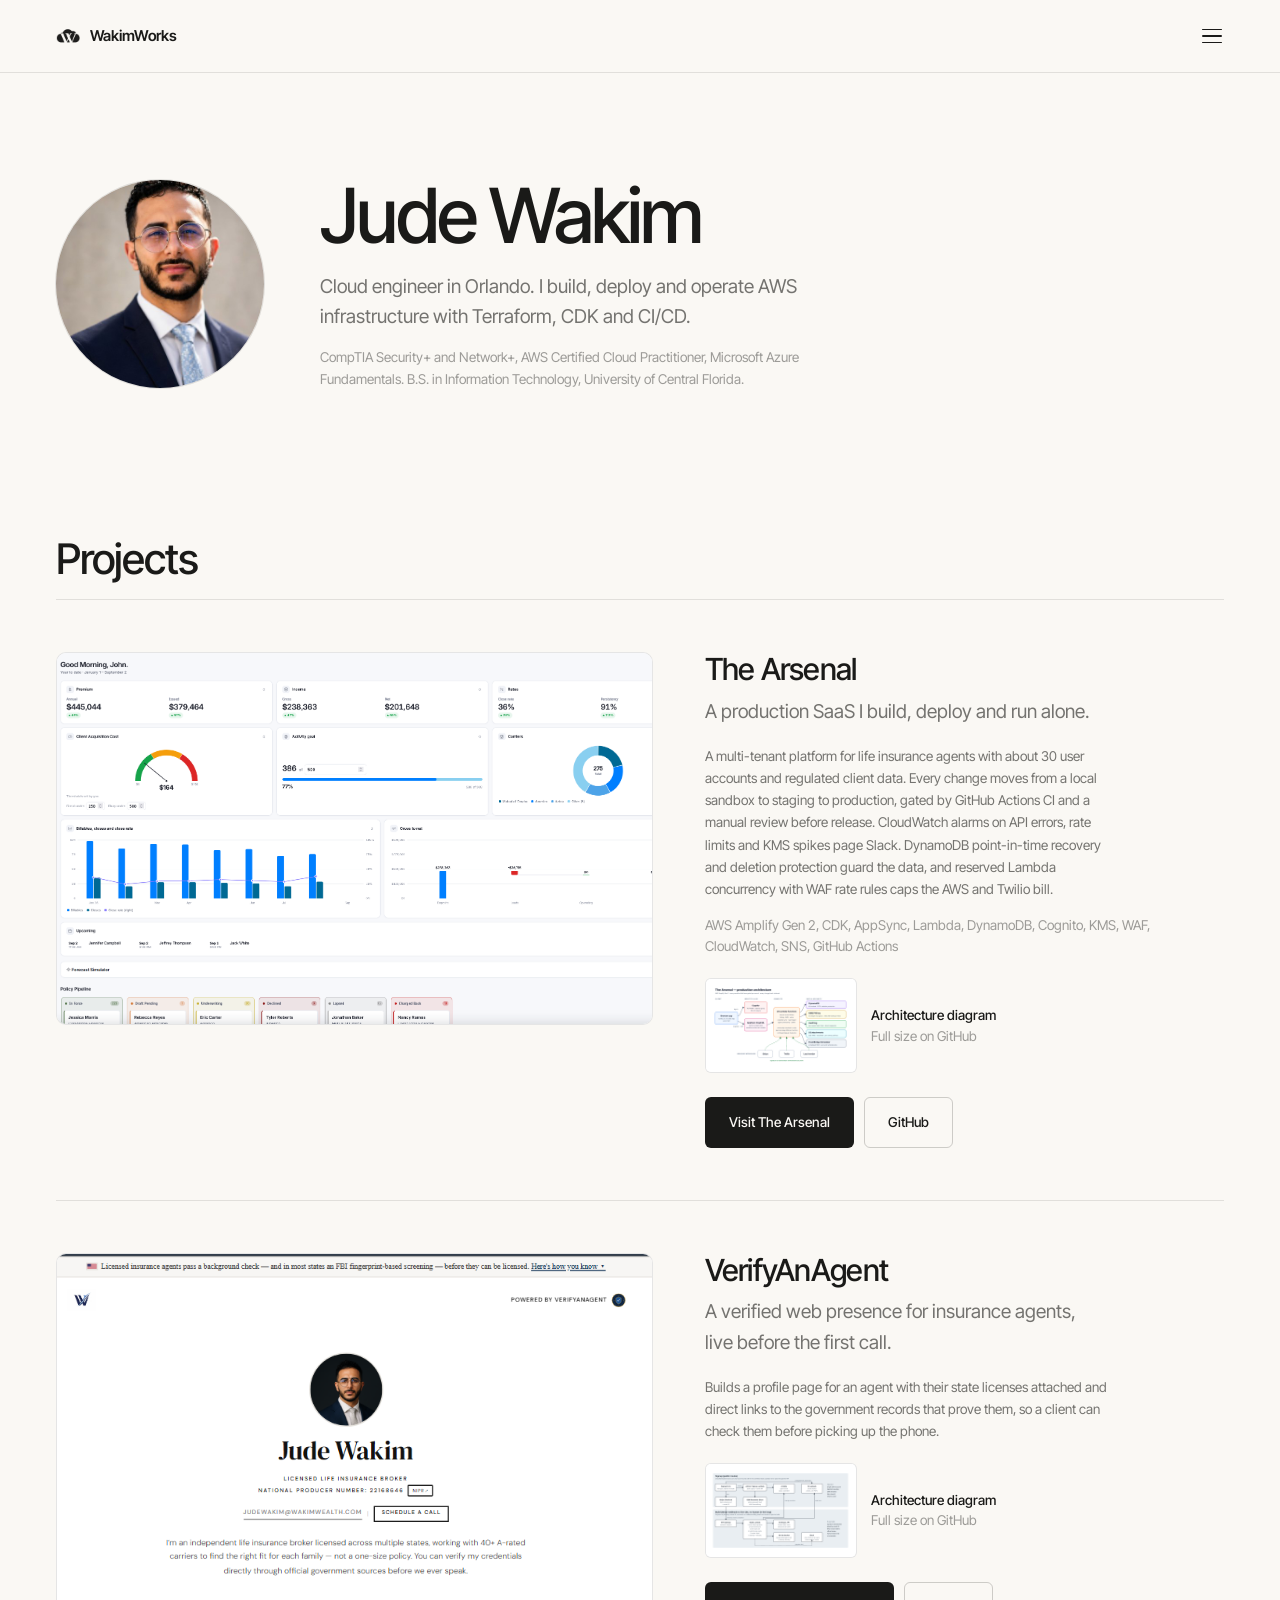
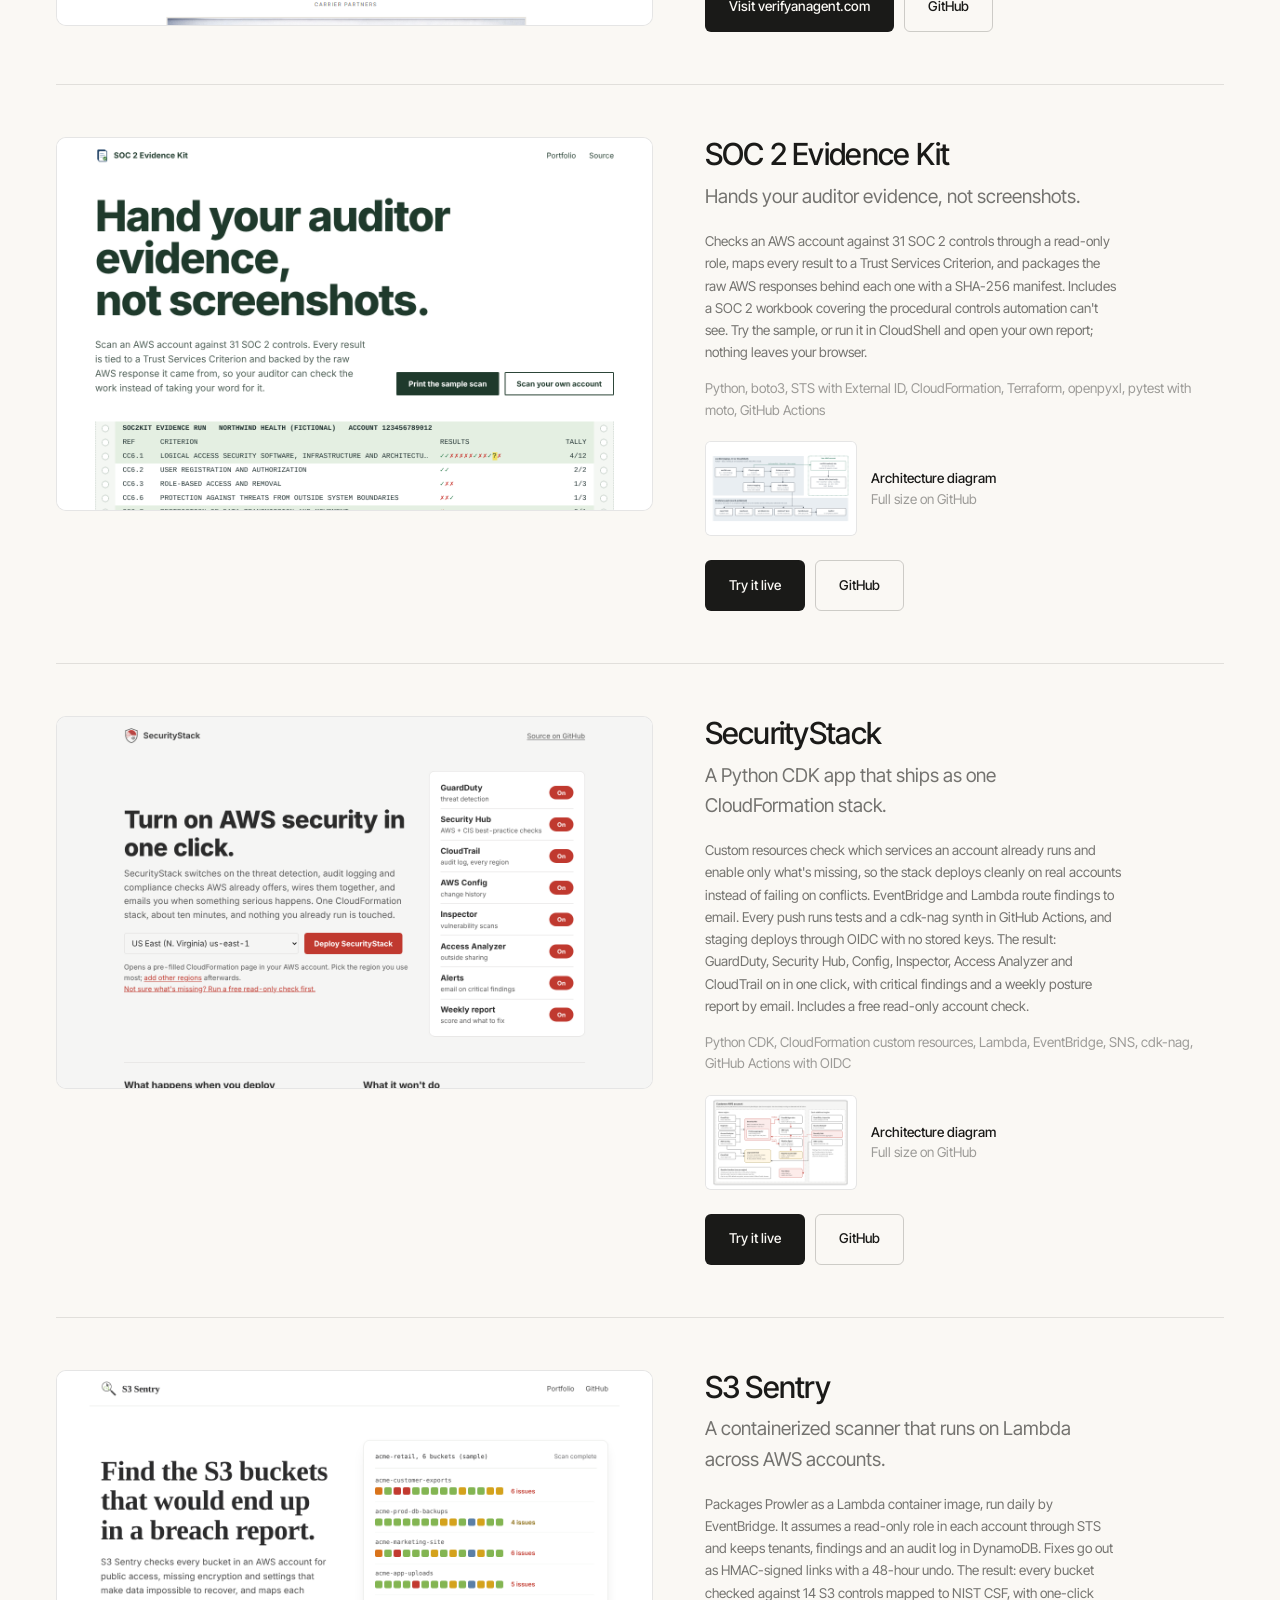
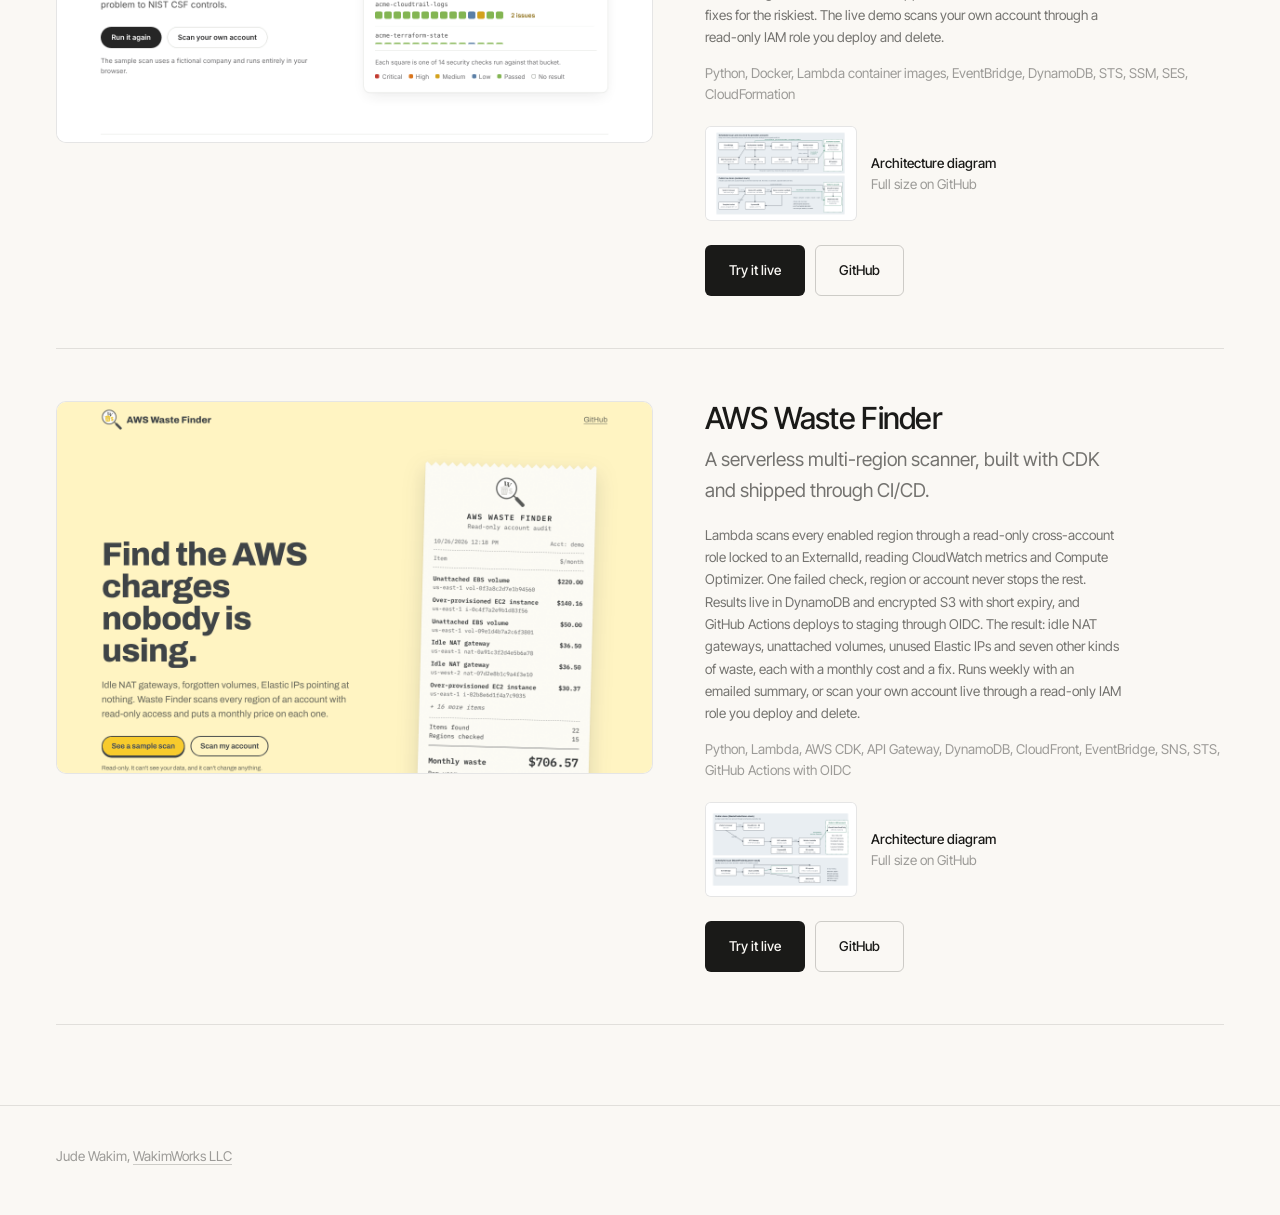
==== commit 45e9b396: "Portfolio: point three thumbnails at the new designed diagrams Co-Authored-By: Claude Opus 5.5 <nore" ====
--- a/judewakim/index.html
+++ b/judewakim/index.html
@@ -124,7 +124,7 @@
             direct links to the government records that prove them, so a client can check
             them before picking up the phone.
           </p>
-          <a class="proj__arch" href="https://github.com/Judewakim/verifyanagent-engine#architecture" target="_blank" rel="noopener">
+          <a class="proj__arch" href="https://github.com/Judewakim/verifyanagent-engine/blob/main/docs/architecture.svg" target="_blank" rel="noopener">
             <img src="img/arch/verifyanagent.png" width="1280" height="800" loading="lazy" alt="Architecture diagram of VerifyAnAgent">
             <span class="proj__arch-label"><b>Architecture diagram</b><span>Full size on GitHub</span></span>
           </a>
@@ -150,7 +150,7 @@
             and open your own report; nothing leaves your browser.
           </p>
           <p class="proj__stack">Python, boto3, STS with External ID, CloudFormation, Terraform, openpyxl, pytest with moto, GitHub Actions</p>
-          <a class="proj__arch" href="https://github.com/Judewakim/SOC2-Compliance-Workbook#architecture" target="_blank" rel="noopener">
+          <a class="proj__arch" href="https://github.com/Judewakim/SOC2-Compliance-Workbook/blob/main/docs/architecture.svg" target="_blank" rel="noopener">
             <img src="img/arch/soc2-evidence-kit.png" width="1280" height="800" loading="lazy" alt="Architecture diagram of SOC 2 Evidence Kit">
             <span class="proj__arch-label"><b>Architecture diagram</b><span>Full size on GitHub</span></span>
           </a>
@@ -205,7 +205,7 @@
             read-only IAM role you deploy and delete.
           </p>
           <p class="proj__stack">Python, Docker, Lambda container images, EventBridge, DynamoDB, STS, SSM, SES, CloudFormation</p>
-          <a class="proj__arch" href="https://github.com/Judewakim/s3-misconfig#architecture" target="_blank" rel="noopener">
+          <a class="proj__arch" href="https://github.com/Judewakim/s3-misconfig/blob/main/docs/architecture.svg" target="_blank" rel="noopener">
             <img src="img/arch/s3-sentry.png" width="1280" height="800" loading="lazy" alt="Architecture diagram of S3 Sentry">
             <span class="proj__arch-label"><b>Architecture diagram</b><span>Full size on GitHub</span></span>
           </a>
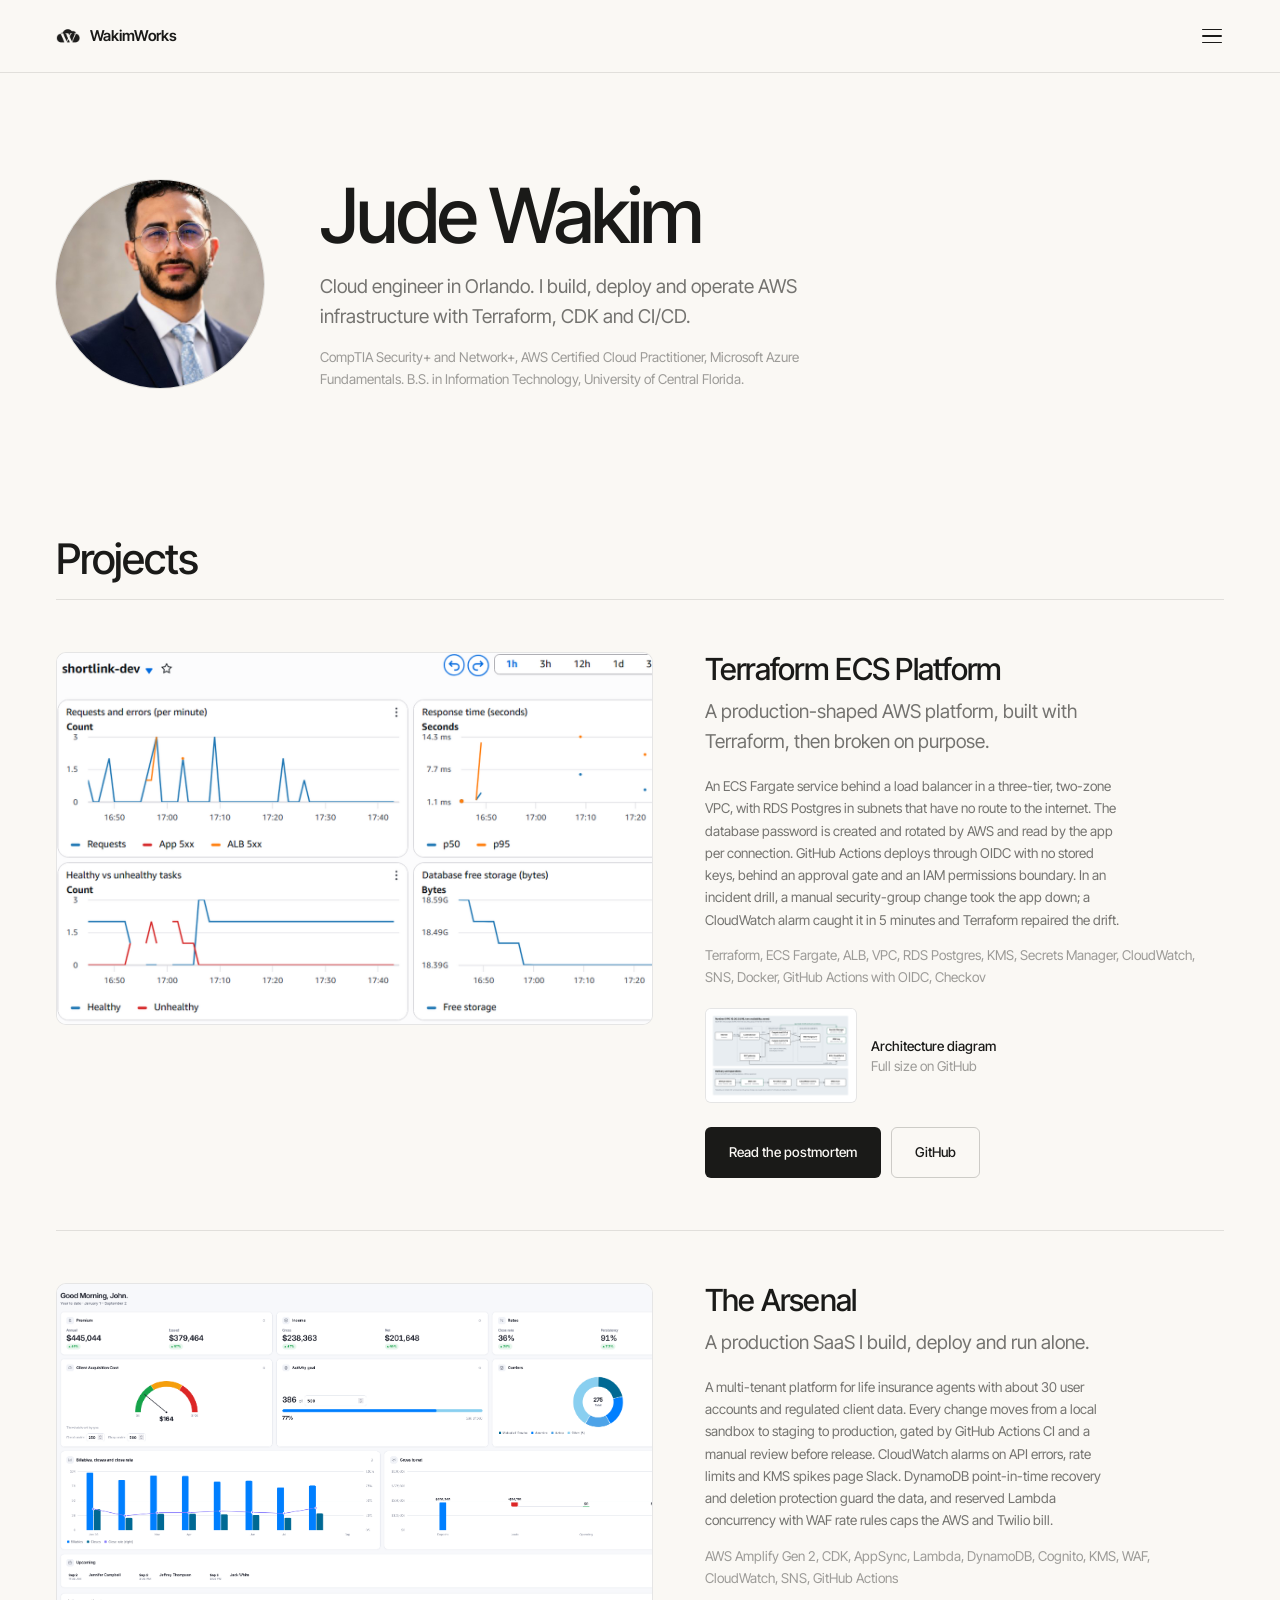
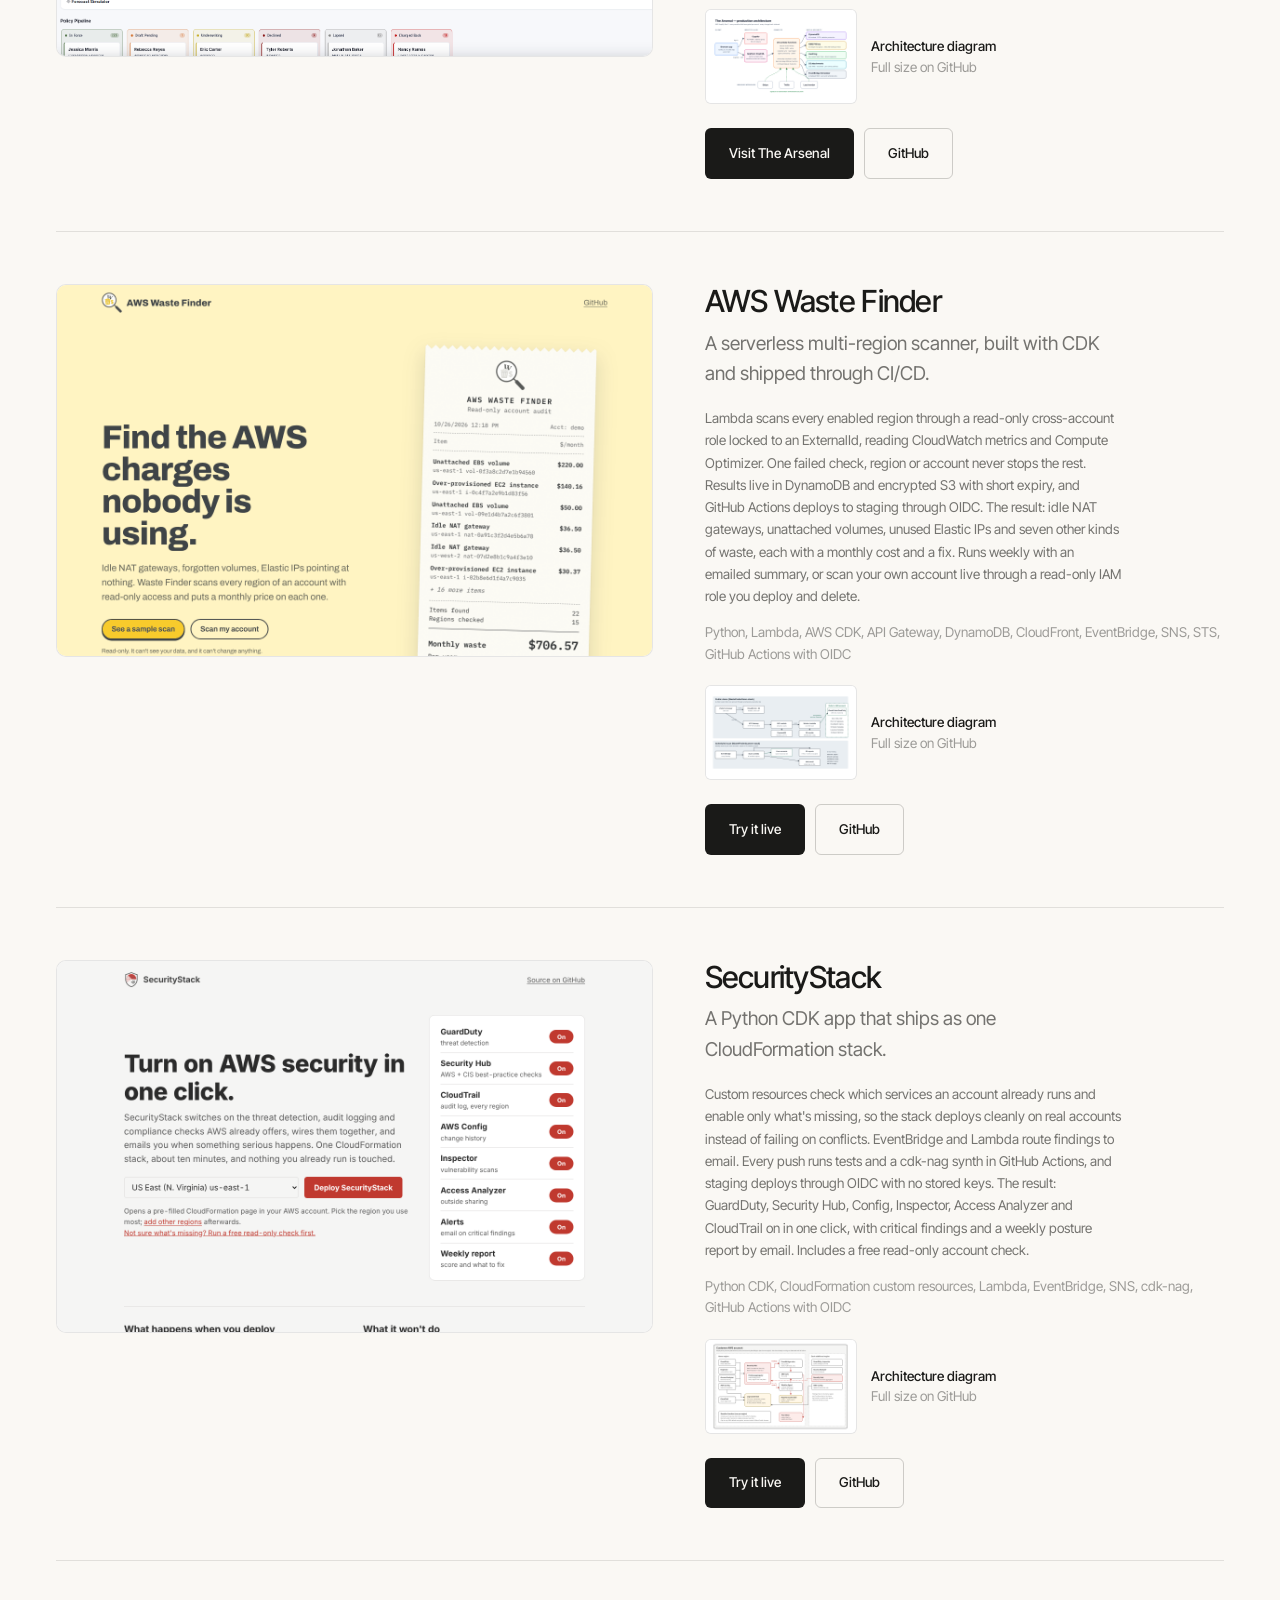
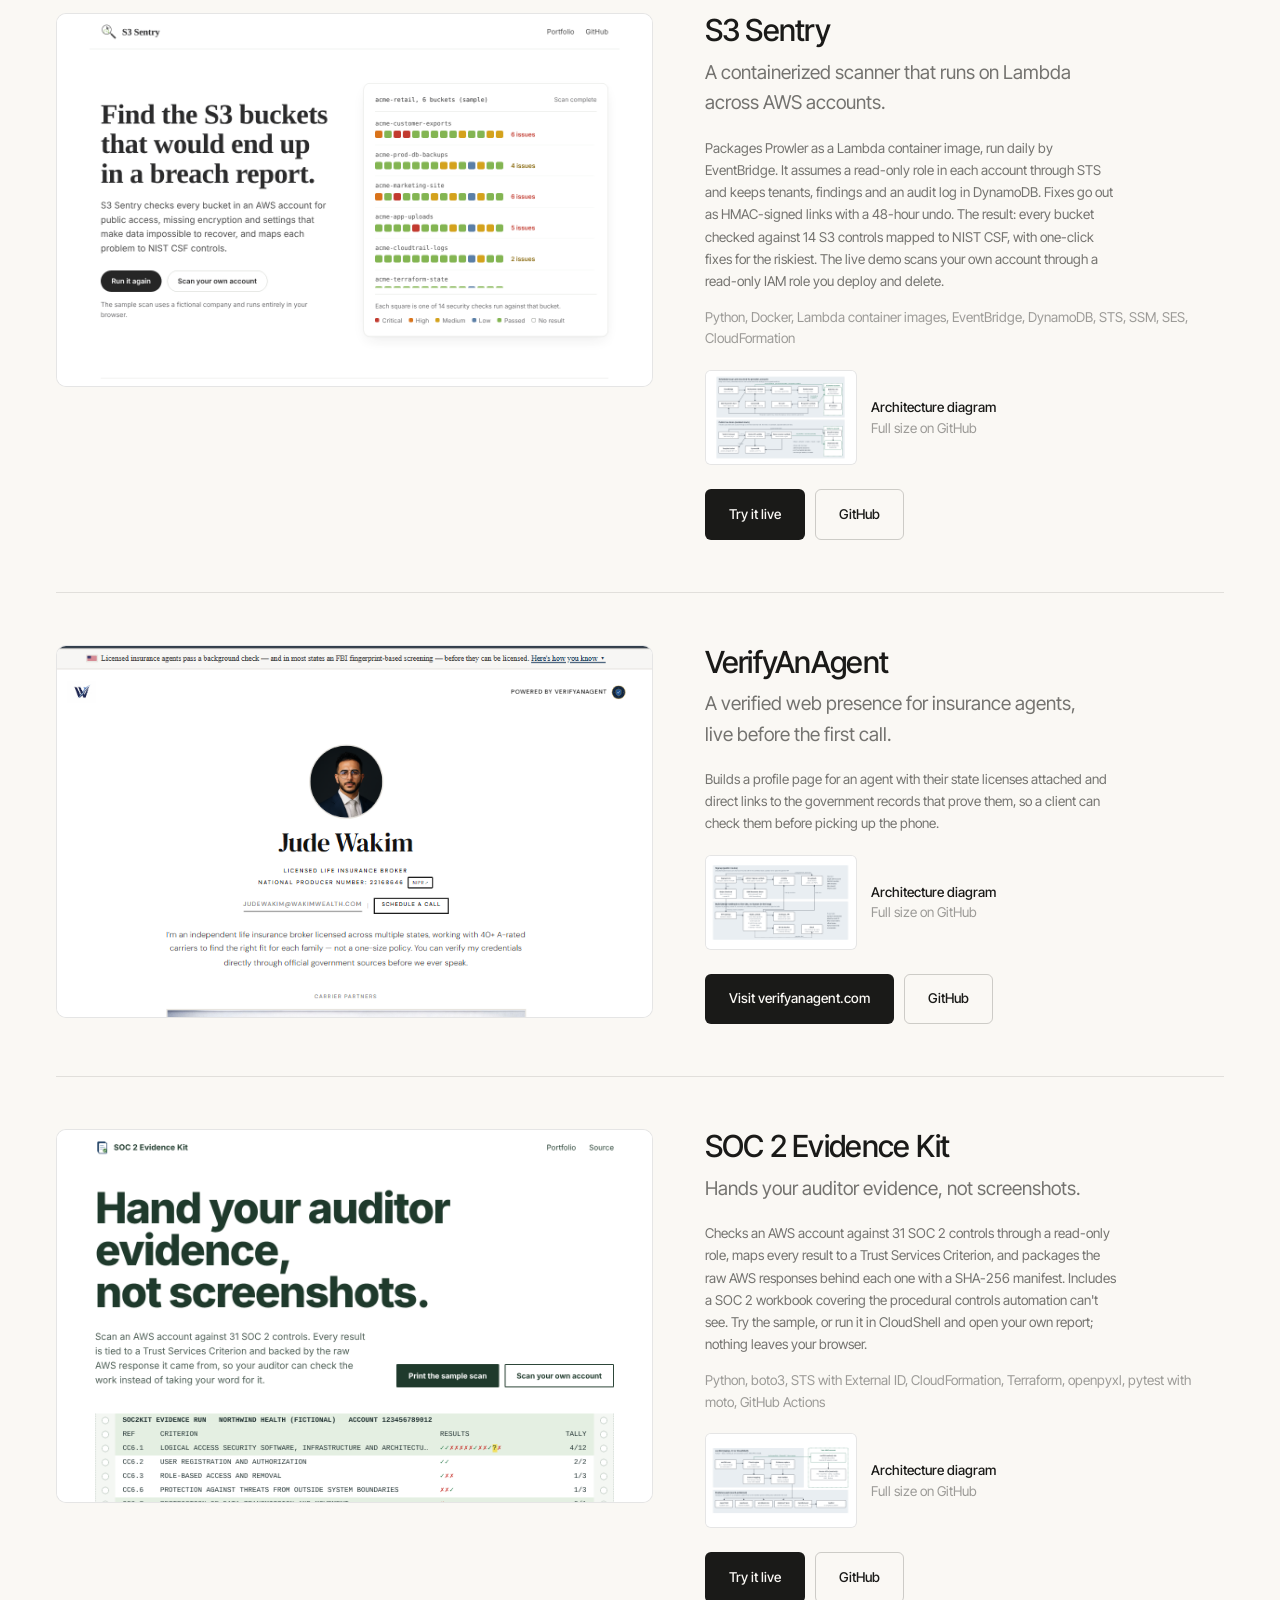
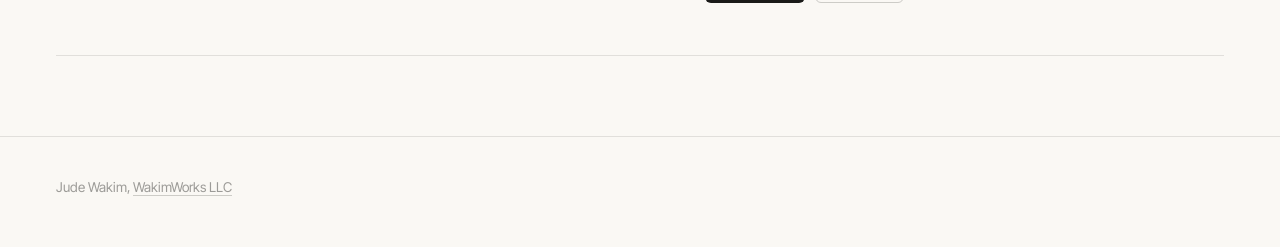
==== commit 49c02dd0: "Portfolio: add Terraform ECS Platform, reorder projects, update resume Builds on portfolio-headline-" ====
--- a/judewakim/index.html
+++ b/judewakim/index.html
@@ -86,6 +86,33 @@
       </div>
 
       <article class="proj">
+        <a class="proj__shot" href="https://github.com/Judewakim/terraform-ecs-platform" target="_blank" rel="noopener" aria-hidden="true" tabindex="-1">
+          <img src="img/terraform-ecs.png" width="1280" height="800" loading="lazy" alt="">
+        </a>
+        <div class="proj__body">
+          <h3 class="proj__name">Terraform ECS Platform</h3>
+          <p class="proj__claim">A production-shaped AWS platform, built with Terraform, then broken on purpose.</p>
+          <p class="proj__desc">
+            An ECS Fargate service behind a load balancer in a three-tier, two-zone VPC, with RDS
+            Postgres in subnets that have no route to the internet. The database password is
+            created and rotated by AWS and read by the app per connection. GitHub Actions deploys
+            through OIDC with no stored keys, behind an approval gate and an IAM permissions
+            boundary. In an incident drill, a manual security-group change took the app down; a
+            CloudWatch alarm caught it in 5 minutes and Terraform repaired the drift.
+          </p>
+          <p class="proj__stack">Terraform, ECS Fargate, ALB, VPC, RDS Postgres, KMS, Secrets Manager, CloudWatch, SNS, Docker, GitHub Actions with OIDC, Checkov</p>
+          <a class="proj__arch" href="https://github.com/Judewakim/terraform-ecs-platform/blob/main/docs/architecture.png" target="_blank" rel="noopener">
+            <img src="img/arch/terraform-ecs.png" width="1280" height="800" loading="lazy" alt="Architecture diagram of the Terraform ECS Platform">
+            <span class="proj__arch-label"><b>Architecture diagram</b><span>Full size on GitHub</span></span>
+          </a>
+          <div class="proj__links">
+            <a class="btn btn--solid" href="https://github.com/Judewakim/terraform-ecs-platform/blob/main/docs/postmortems/2026-10-31-db-access-drill.md" target="_blank" rel="noopener">Read the postmortem</a>
+            <a class="btn btn--ghost" href="https://github.com/Judewakim/terraform-ecs-platform" target="_blank" rel="noopener">GitHub</a>
+          </div>
+        </div>
+      </article>
+
+      <article class="proj">
         <a class="proj__shot" href="https://main.dgalf4vmbgbwk.amplifyapp.com/landing/" target="_blank" rel="noopener" aria-hidden="true" tabindex="-1">
           <img src="/arsenal-tracker.png" width="1909" height="997" loading="lazy" alt="">
         </a>
@@ -113,50 +140,29 @@
       </article>
 
       <article class="proj">
-        <a class="proj__shot proj__shot--tall" href="https://verifyanagent.com" target="_blank" rel="noopener" aria-hidden="true" tabindex="-1">
-          <img src="/verifyanagent-profile.png" width="762" height="991" loading="lazy" alt="">
-        </a>
-        <div class="proj__body">
-          <h3 class="proj__name">VerifyAnAgent</h3>
-          <p class="proj__claim">A verified web presence for insurance agents, live before the first call.</p>
-          <p class="proj__desc">
-            Builds a profile page for an agent with their state licenses attached and
-            direct links to the government records that prove them, so a client can check
-            them before picking up the phone.
-          </p>
-          <a class="proj__arch" href="https://github.com/Judewakim/verifyanagent-engine/blob/main/docs/architecture.svg" target="_blank" rel="noopener">
-            <img src="img/arch/verifyanagent.png" width="1280" height="800" loading="lazy" alt="Architecture diagram of VerifyAnAgent">
-            <span class="proj__arch-label"><b>Architecture diagram</b><span>Full size on GitHub</span></span>
-          </a>
-          <div class="proj__links">
-            <a class="btn btn--solid" href="https://verifyanagent.com" target="_blank" rel="noopener">Visit verifyanagent.com</a>
-            <a class="btn btn--ghost" href="https://github.com/Judewakim/verifyanagent-engine" target="_blank" rel="noopener">GitHub</a>
-          </div>
-        </div>
-      </article>
-
-      <article class="proj">
-        <a class="proj__shot" href="soc2-evidence-kit/" aria-hidden="true" tabindex="-1">
-          <img src="img/soc2-evidence-kit.png" width="1280" height="800" loading="lazy" alt="">
-        </a>
-        <div class="proj__body">
-          <h3 class="proj__name">SOC 2 Evidence Kit</h3>
-          <p class="proj__claim">Hands your auditor evidence, not screenshots.</p>
-          <p class="proj__desc">
-            Checks an AWS account against 31 SOC 2 controls through a read-only role, maps
-            every result to a Trust Services Criterion, and packages the raw AWS responses
-            behind each one with a SHA-256 manifest. Includes a SOC 2 workbook covering the
-            procedural controls automation can't see. Try the sample, or run it in CloudShell
-            and open your own report; nothing leaves your browser.
-          </p>
-          <p class="proj__stack">Python, boto3, STS with External ID, CloudFormation, Terraform, openpyxl, pytest with moto, GitHub Actions</p>
-          <a class="proj__arch" href="https://github.com/Judewakim/SOC2-Compliance-Workbook/blob/main/docs/architecture.svg" target="_blank" rel="noopener">
-            <img src="img/arch/soc2-evidence-kit.png" width="1280" height="800" loading="lazy" alt="Architecture diagram of SOC 2 Evidence Kit">
-            <span class="proj__arch-label"><b>Architecture diagram</b><span>Full size on GitHub</span></span>
-          </a>
-          <div class="proj__links">
-            <a class="btn btn--solid" href="soc2-evidence-kit/">Try it live</a>
-            <a class="btn btn--ghost" href="https://github.com/Judewakim/SOC2-Compliance-Workbook" target="_blank" rel="noopener">GitHub</a>
+        <a class="proj__shot" href="https://d30j7qa0u2n6fs.cloudfront.net/" target="_blank" rel="noopener" aria-hidden="true" tabindex="-1">
+          <img src="img/waste-finder.png" width="1280" height="800" loading="lazy" alt="">
+        </a>
+        <div class="proj__body">
+          <h3 class="proj__name">AWS Waste Finder</h3>
+          <p class="proj__claim">A serverless multi-region scanner, built with CDK and shipped through CI/CD.</p>
+          <p class="proj__desc">
+            Lambda scans every enabled region through a read-only cross-account role locked to
+            an ExternalId, reading CloudWatch metrics and Compute Optimizer. One failed check,
+            region or account never stops the rest. Results live in DynamoDB and encrypted S3
+            with short expiry, and GitHub Actions deploys to staging through OIDC. The result:
+            idle NAT gateways, unattached volumes, unused Elastic IPs and seven other kinds of
+            waste, each with a monthly cost and a fix. Runs weekly with an emailed summary, or
+            scan your own account live through a read-only IAM role you deploy and delete.
+          </p>
+          <p class="proj__stack">Python, Lambda, AWS CDK, API Gateway, DynamoDB, CloudFront, EventBridge, SNS, STS, GitHub Actions with OIDC</p>
+          <a class="proj__arch" href="https://github.com/Judewakim/CostOptimizationWithAWSLambda/blob/main/docs/architecture.svg" target="_blank" rel="noopener">
+            <img src="img/arch/waste-finder.png" width="1280" height="800" loading="lazy" alt="Architecture diagram of AWS Waste Finder">
+            <span class="proj__arch-label"><b>Architecture diagram</b><span>Full size on GitHub</span></span>
+          </a>
+          <div class="proj__links">
+            <a class="btn btn--solid" href="https://d30j7qa0u2n6fs.cloudfront.net/" target="_blank" rel="noopener">Try it live</a>
+            <a class="btn btn--ghost" href="https://github.com/Judewakim/CostOptimizationWithAWSLambda" target="_blank" rel="noopener">GitHub</a>
           </div>
         </div>
       </article>
@@ -217,29 +223,50 @@
       </article>
 
       <article class="proj">
-        <a class="proj__shot" href="https://d30j7qa0u2n6fs.cloudfront.net/" target="_blank" rel="noopener" aria-hidden="true" tabindex="-1">
-          <img src="img/waste-finder.png" width="1280" height="800" loading="lazy" alt="">
-        </a>
-        <div class="proj__body">
-          <h3 class="proj__name">AWS Waste Finder</h3>
-          <p class="proj__claim">A serverless multi-region scanner, built with CDK and shipped through CI/CD.</p>
-          <p class="proj__desc">
-            Lambda scans every enabled region through a read-only cross-account role locked to
-            an ExternalId, reading CloudWatch metrics and Compute Optimizer. One failed check,
-            region or account never stops the rest. Results live in DynamoDB and encrypted S3
-            with short expiry, and GitHub Actions deploys to staging through OIDC. The result:
-            idle NAT gateways, unattached volumes, unused Elastic IPs and seven other kinds of
-            waste, each with a monthly cost and a fix. Runs weekly with an emailed summary, or
-            scan your own account live through a read-only IAM role you deploy and delete.
-          </p>
-          <p class="proj__stack">Python, Lambda, AWS CDK, API Gateway, DynamoDB, CloudFront, EventBridge, SNS, STS, GitHub Actions with OIDC</p>
-          <a class="proj__arch" href="https://github.com/Judewakim/CostOptimizationWithAWSLambda/blob/main/docs/architecture.svg" target="_blank" rel="noopener">
-            <img src="img/arch/waste-finder.png" width="1280" height="800" loading="lazy" alt="Architecture diagram of AWS Waste Finder">
-            <span class="proj__arch-label"><b>Architecture diagram</b><span>Full size on GitHub</span></span>
-          </a>
-          <div class="proj__links">
-            <a class="btn btn--solid" href="https://d30j7qa0u2n6fs.cloudfront.net/" target="_blank" rel="noopener">Try it live</a>
-            <a class="btn btn--ghost" href="https://github.com/Judewakim/CostOptimizationWithAWSLambda" target="_blank" rel="noopener">GitHub</a>
+        <a class="proj__shot proj__shot--tall" href="https://verifyanagent.com" target="_blank" rel="noopener" aria-hidden="true" tabindex="-1">
+          <img src="/verifyanagent-profile.png" width="762" height="991" loading="lazy" alt="">
+        </a>
+        <div class="proj__body">
+          <h3 class="proj__name">VerifyAnAgent</h3>
+          <p class="proj__claim">A verified web presence for insurance agents, live before the first call.</p>
+          <p class="proj__desc">
+            Builds a profile page for an agent with their state licenses attached and
+            direct links to the government records that prove them, so a client can check
+            them before picking up the phone.
+          </p>
+          <a class="proj__arch" href="https://github.com/Judewakim/verifyanagent-engine/blob/main/docs/architecture.svg" target="_blank" rel="noopener">
+            <img src="img/arch/verifyanagent.png" width="1280" height="800" loading="lazy" alt="Architecture diagram of VerifyAnAgent">
+            <span class="proj__arch-label"><b>Architecture diagram</b><span>Full size on GitHub</span></span>
+          </a>
+          <div class="proj__links">
+            <a class="btn btn--solid" href="https://verifyanagent.com" target="_blank" rel="noopener">Visit verifyanagent.com</a>
+            <a class="btn btn--ghost" href="https://github.com/Judewakim/verifyanagent-engine" target="_blank" rel="noopener">GitHub</a>
+          </div>
+        </div>
+      </article>
+
+      <article class="proj">
+        <a class="proj__shot" href="soc2-evidence-kit/" aria-hidden="true" tabindex="-1">
+          <img src="img/soc2-evidence-kit.png" width="1280" height="800" loading="lazy" alt="">
+        </a>
+        <div class="proj__body">
+          <h3 class="proj__name">SOC 2 Evidence Kit</h3>
+          <p class="proj__claim">Hands your auditor evidence, not screenshots.</p>
+          <p class="proj__desc">
+            Checks an AWS account against 31 SOC 2 controls through a read-only role, maps
+            every result to a Trust Services Criterion, and packages the raw AWS responses
+            behind each one with a SHA-256 manifest. Includes a SOC 2 workbook covering the
+            procedural controls automation can't see. Try the sample, or run it in CloudShell
+            and open your own report; nothing leaves your browser.
+          </p>
+          <p class="proj__stack">Python, boto3, STS with External ID, CloudFormation, Terraform, openpyxl, pytest with moto, GitHub Actions</p>
+          <a class="proj__arch" href="https://github.com/Judewakim/SOC2-Compliance-Workbook/blob/main/docs/architecture.svg" target="_blank" rel="noopener">
+            <img src="img/arch/soc2-evidence-kit.png" width="1280" height="800" loading="lazy" alt="Architecture diagram of SOC 2 Evidence Kit">
+            <span class="proj__arch-label"><b>Architecture diagram</b><span>Full size on GitHub</span></span>
+          </a>
+          <div class="proj__links">
+            <a class="btn btn--solid" href="soc2-evidence-kit/">Try it live</a>
+            <a class="btn btn--ghost" href="https://github.com/Judewakim/SOC2-Compliance-Workbook" target="_blank" rel="noopener">GitHub</a>
           </div>
         </div>
       </article>
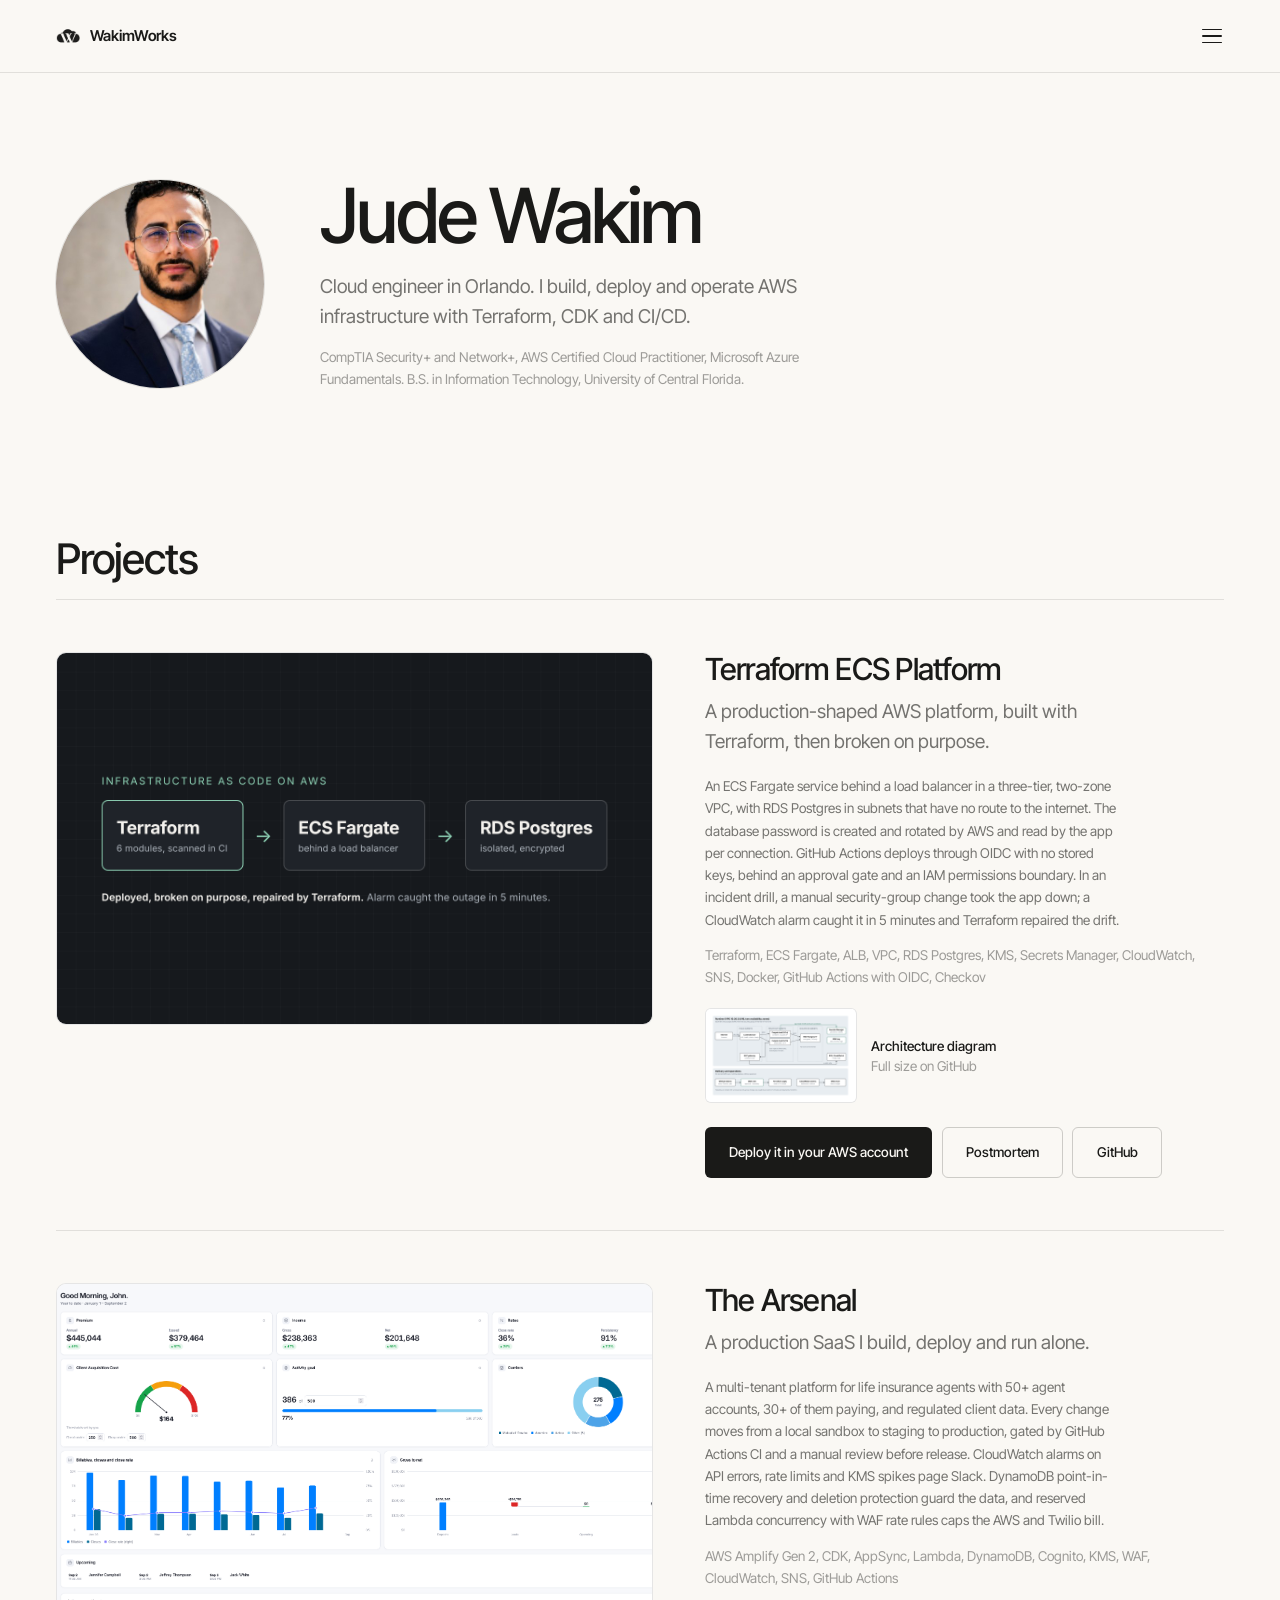
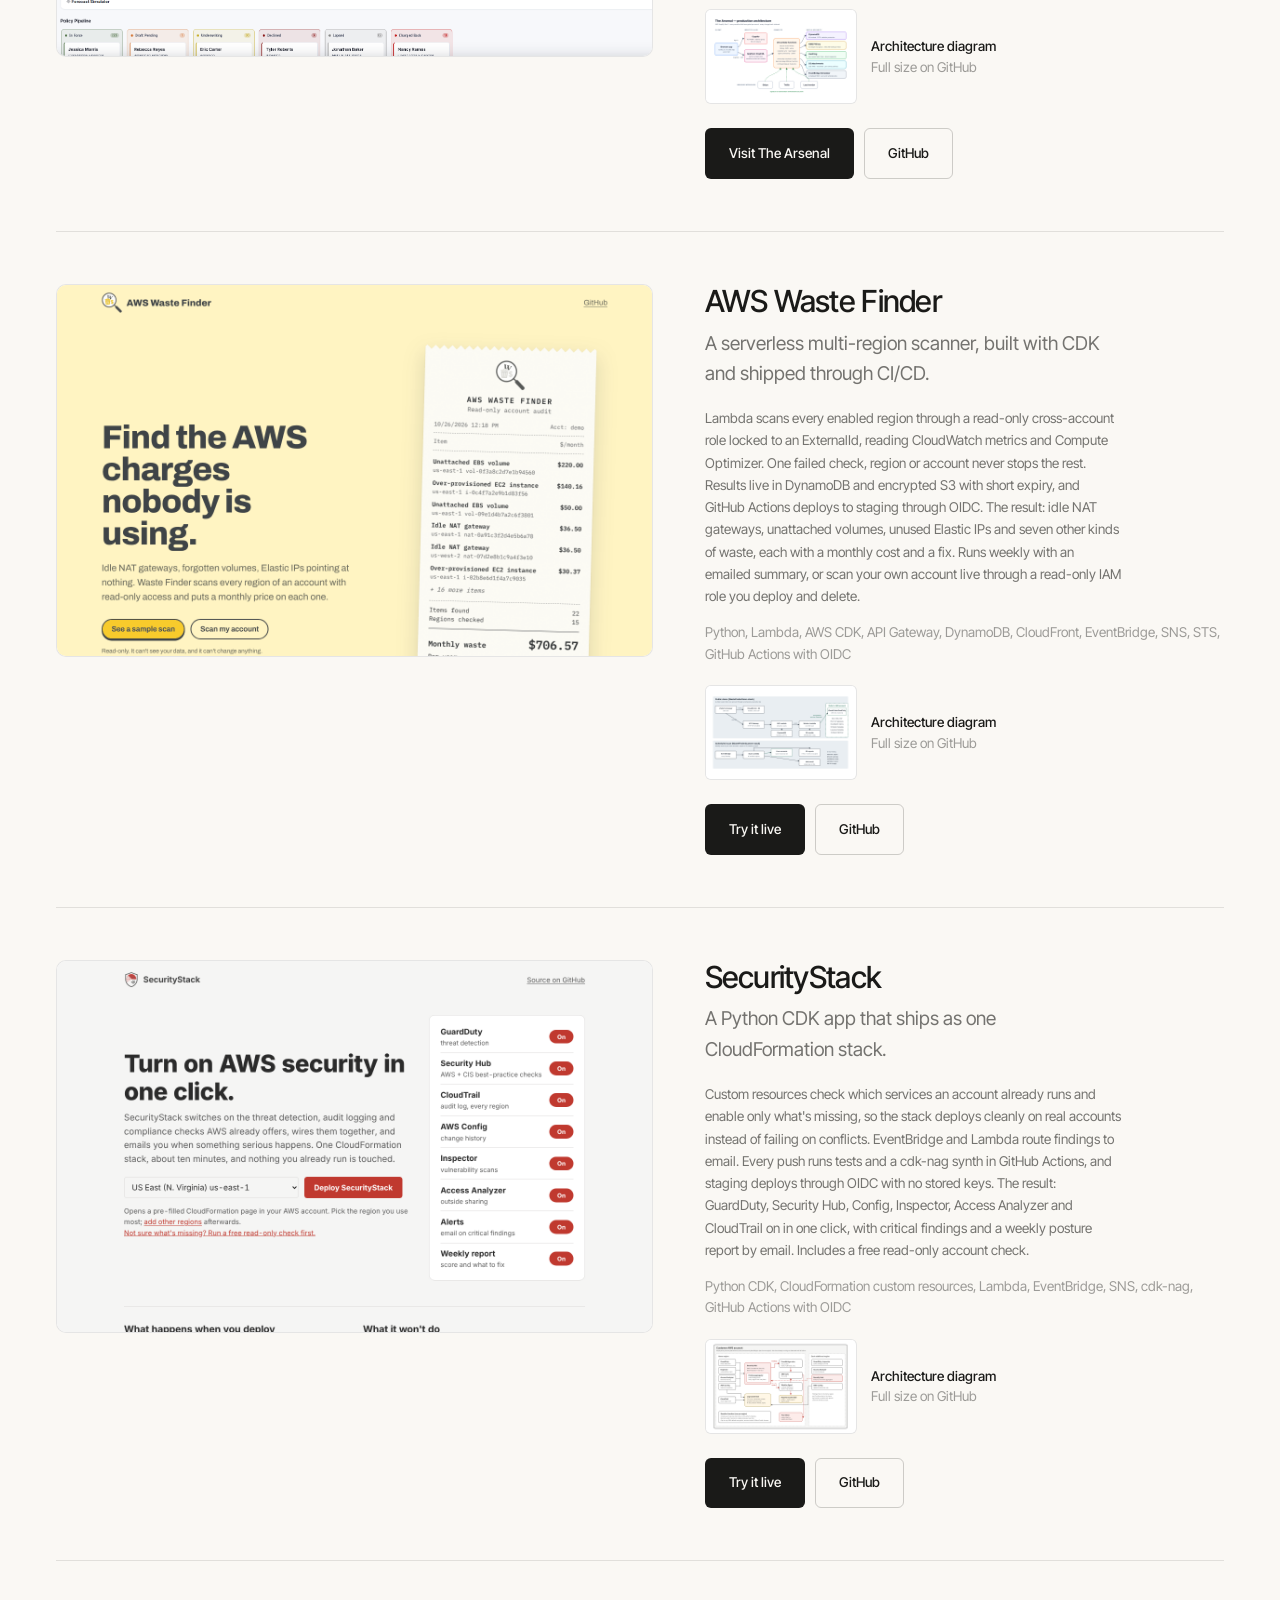
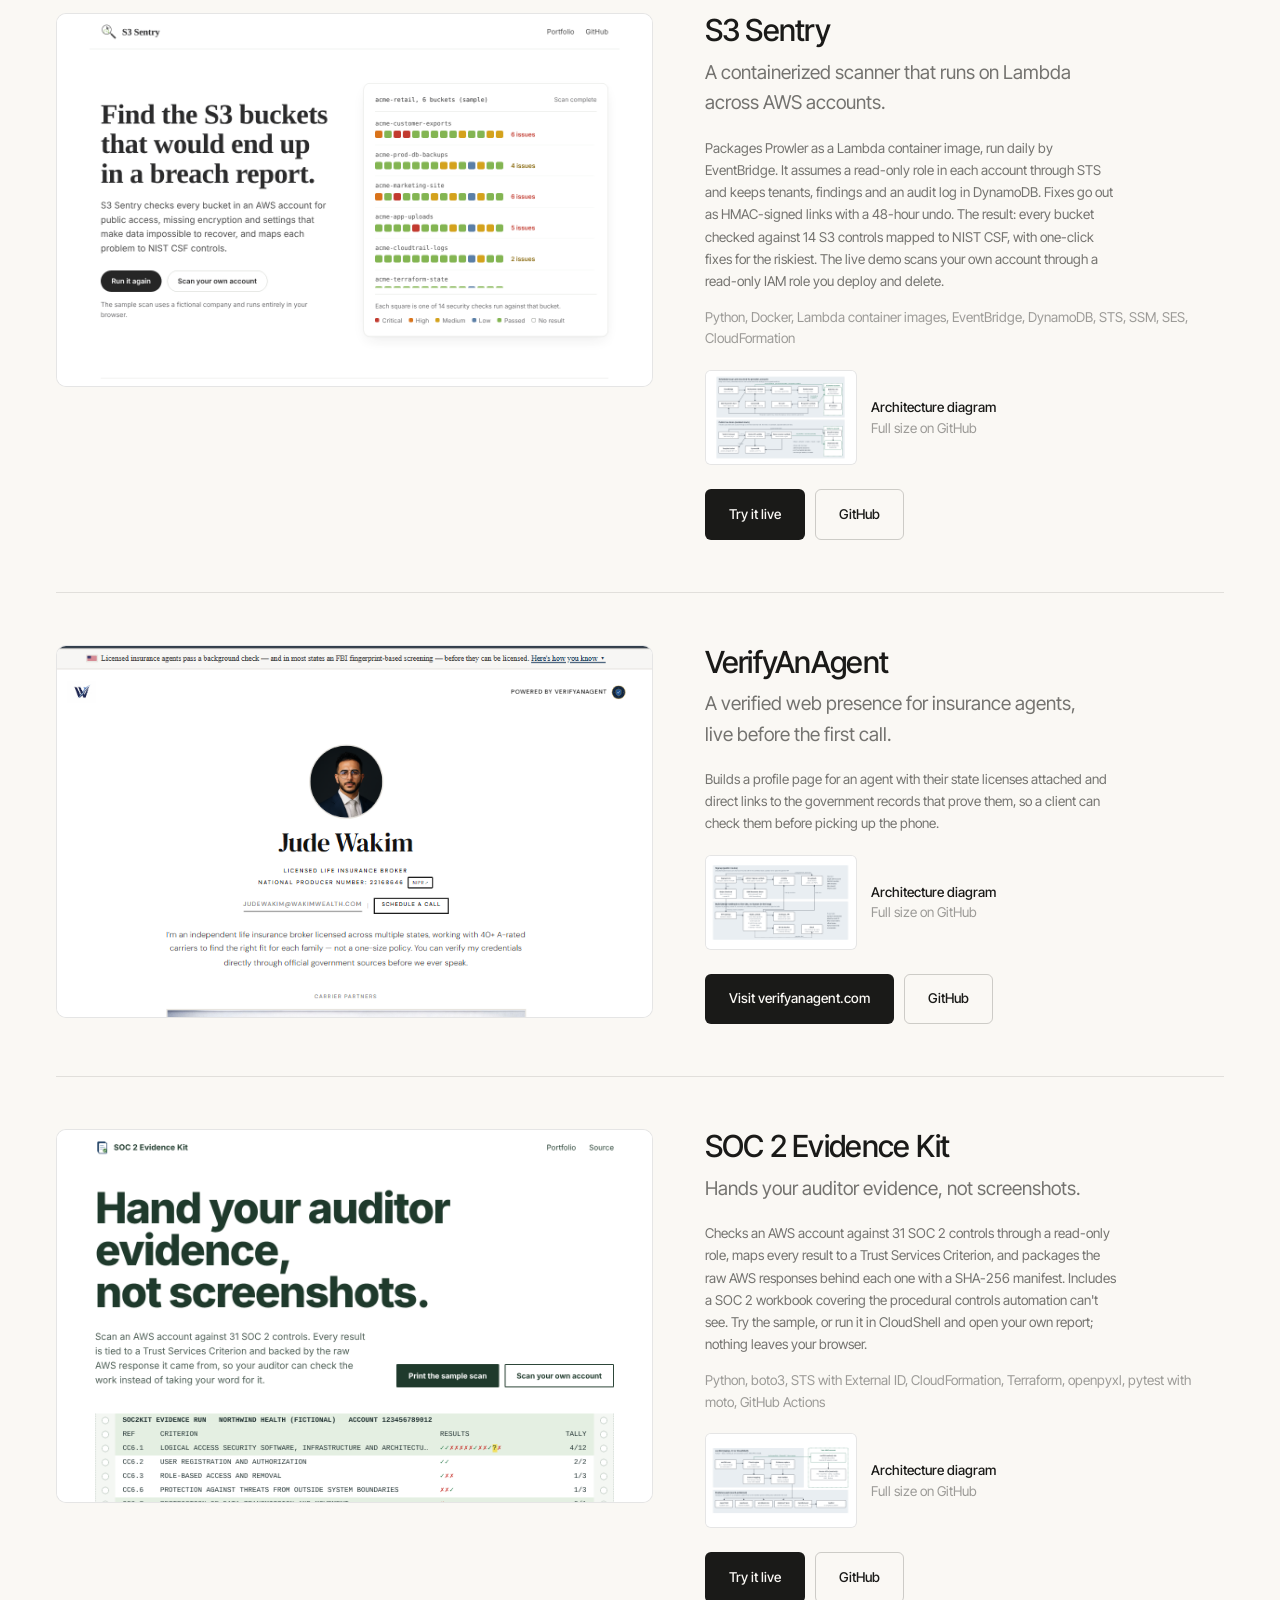
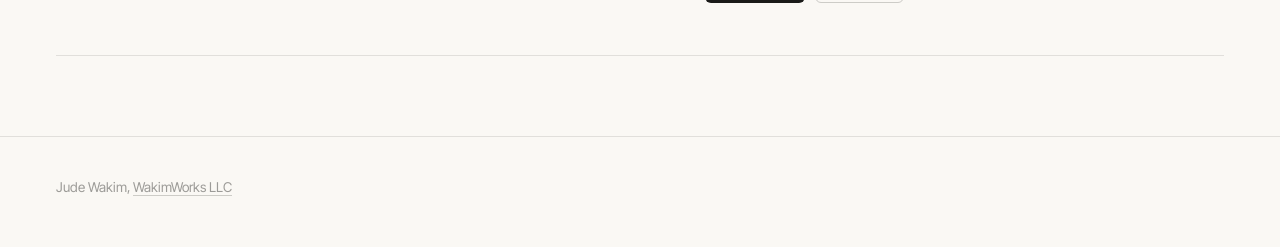
==== commit cec08ce1: "Portfolio: title image and deploy button for Terraform card, Arsenal numbers - Terraform card: origi" ====
--- a/judewakim/index.html
+++ b/judewakim/index.html
@@ -106,7 +106,8 @@
             <span class="proj__arch-label"><b>Architecture diagram</b><span>Full size on GitHub</span></span>
           </a>
           <div class="proj__links">
-            <a class="btn btn--solid" href="https://github.com/Judewakim/terraform-ecs-platform/blob/main/docs/postmortems/2026-10-31-db-access-drill.md" target="_blank" rel="noopener">Read the postmortem</a>
+            <a class="btn btn--solid" href="https://github.com/Judewakim/terraform-ecs-platform#run-it" target="_blank" rel="noopener">Deploy it in your AWS account</a>
+            <a class="btn btn--ghost" href="https://github.com/Judewakim/terraform-ecs-platform/blob/main/docs/postmortems/2026-10-31-db-access-drill.md" target="_blank" rel="noopener">Postmortem</a>
             <a class="btn btn--ghost" href="https://github.com/Judewakim/terraform-ecs-platform" target="_blank" rel="noopener">GitHub</a>
           </div>
         </div>
@@ -120,7 +121,7 @@
           <h3 class="proj__name">The Arsenal</h3>
           <p class="proj__claim">A production SaaS I build, deploy and run alone.</p>
           <p class="proj__desc">
-            A multi-tenant platform for life insurance agents with about 30 user accounts and
+            A multi-tenant platform for life insurance agents with 50+ agent accounts, 30+ of them paying, and
             regulated client data. Every change moves from a local sandbox to staging to
             production, gated by GitHub Actions CI and a manual review before release.
             CloudWatch alarms on API errors, rate limits and KMS spikes page Slack. DynamoDB
